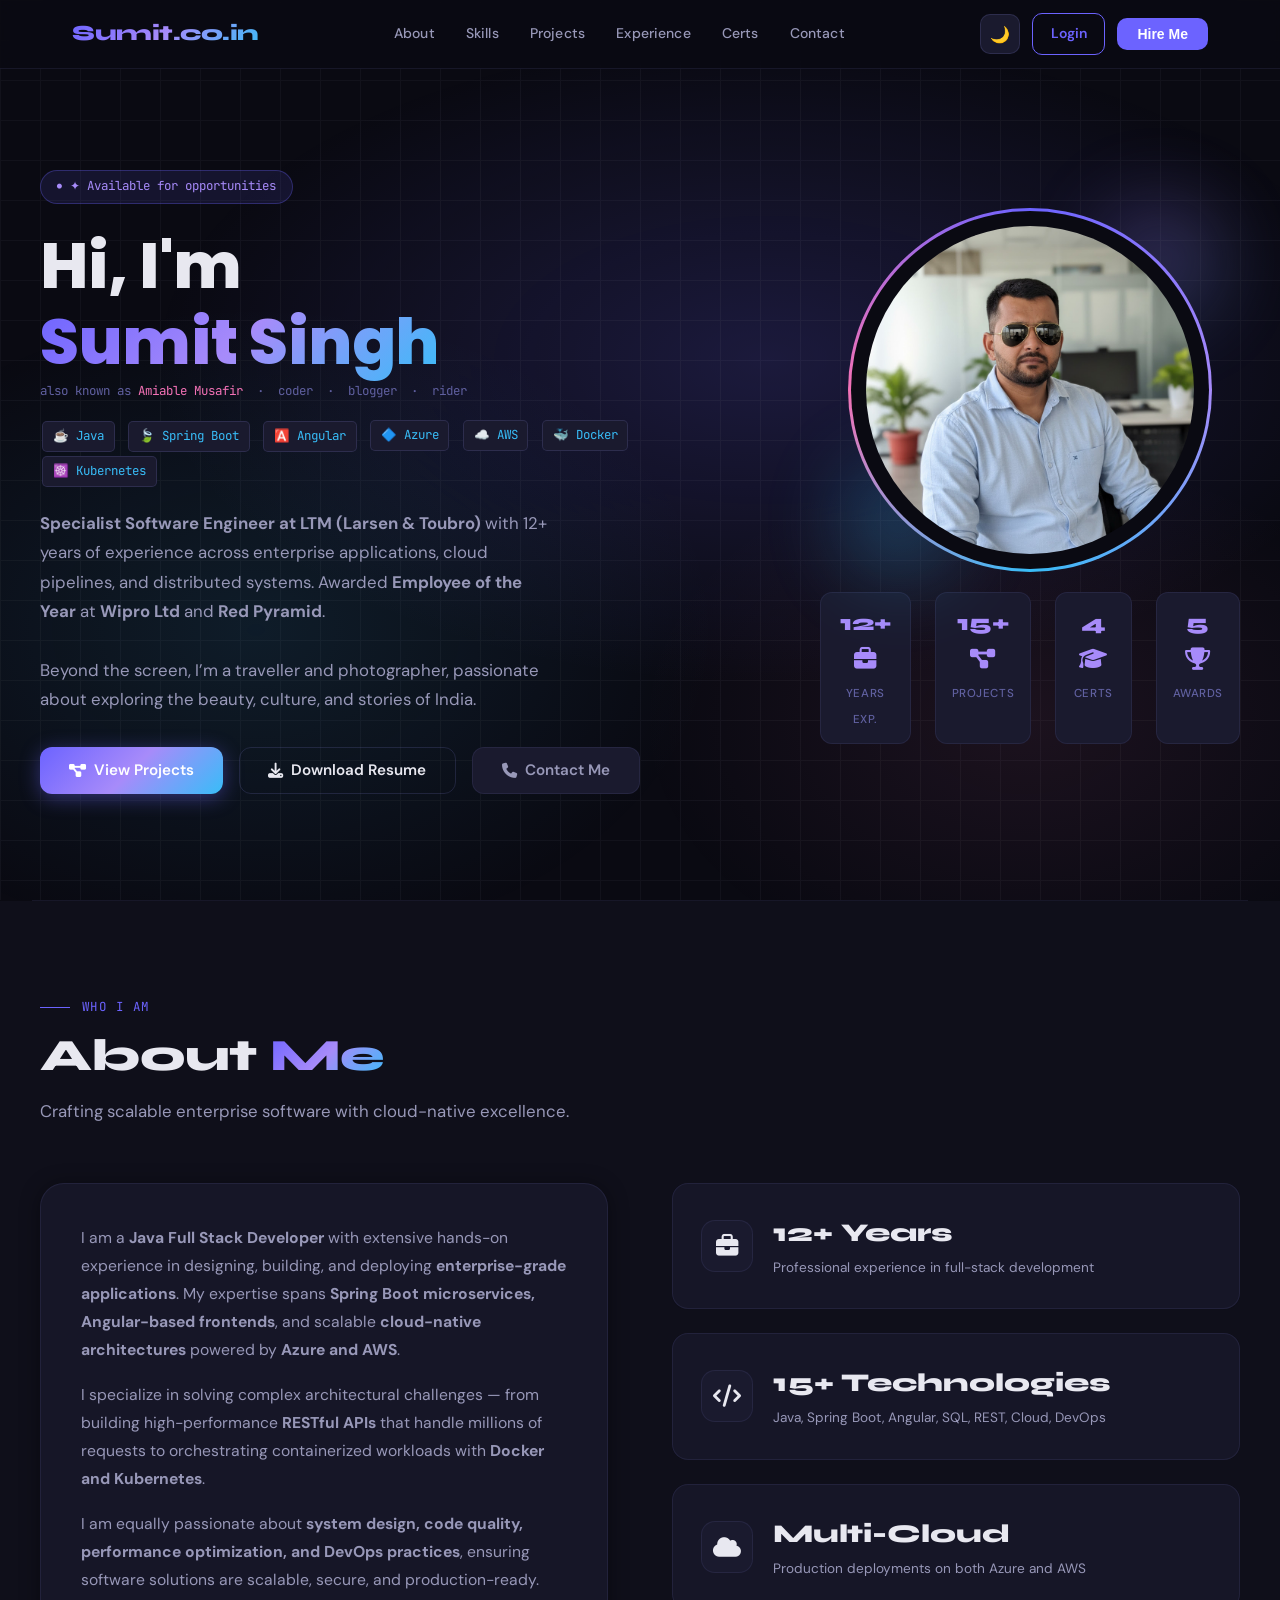
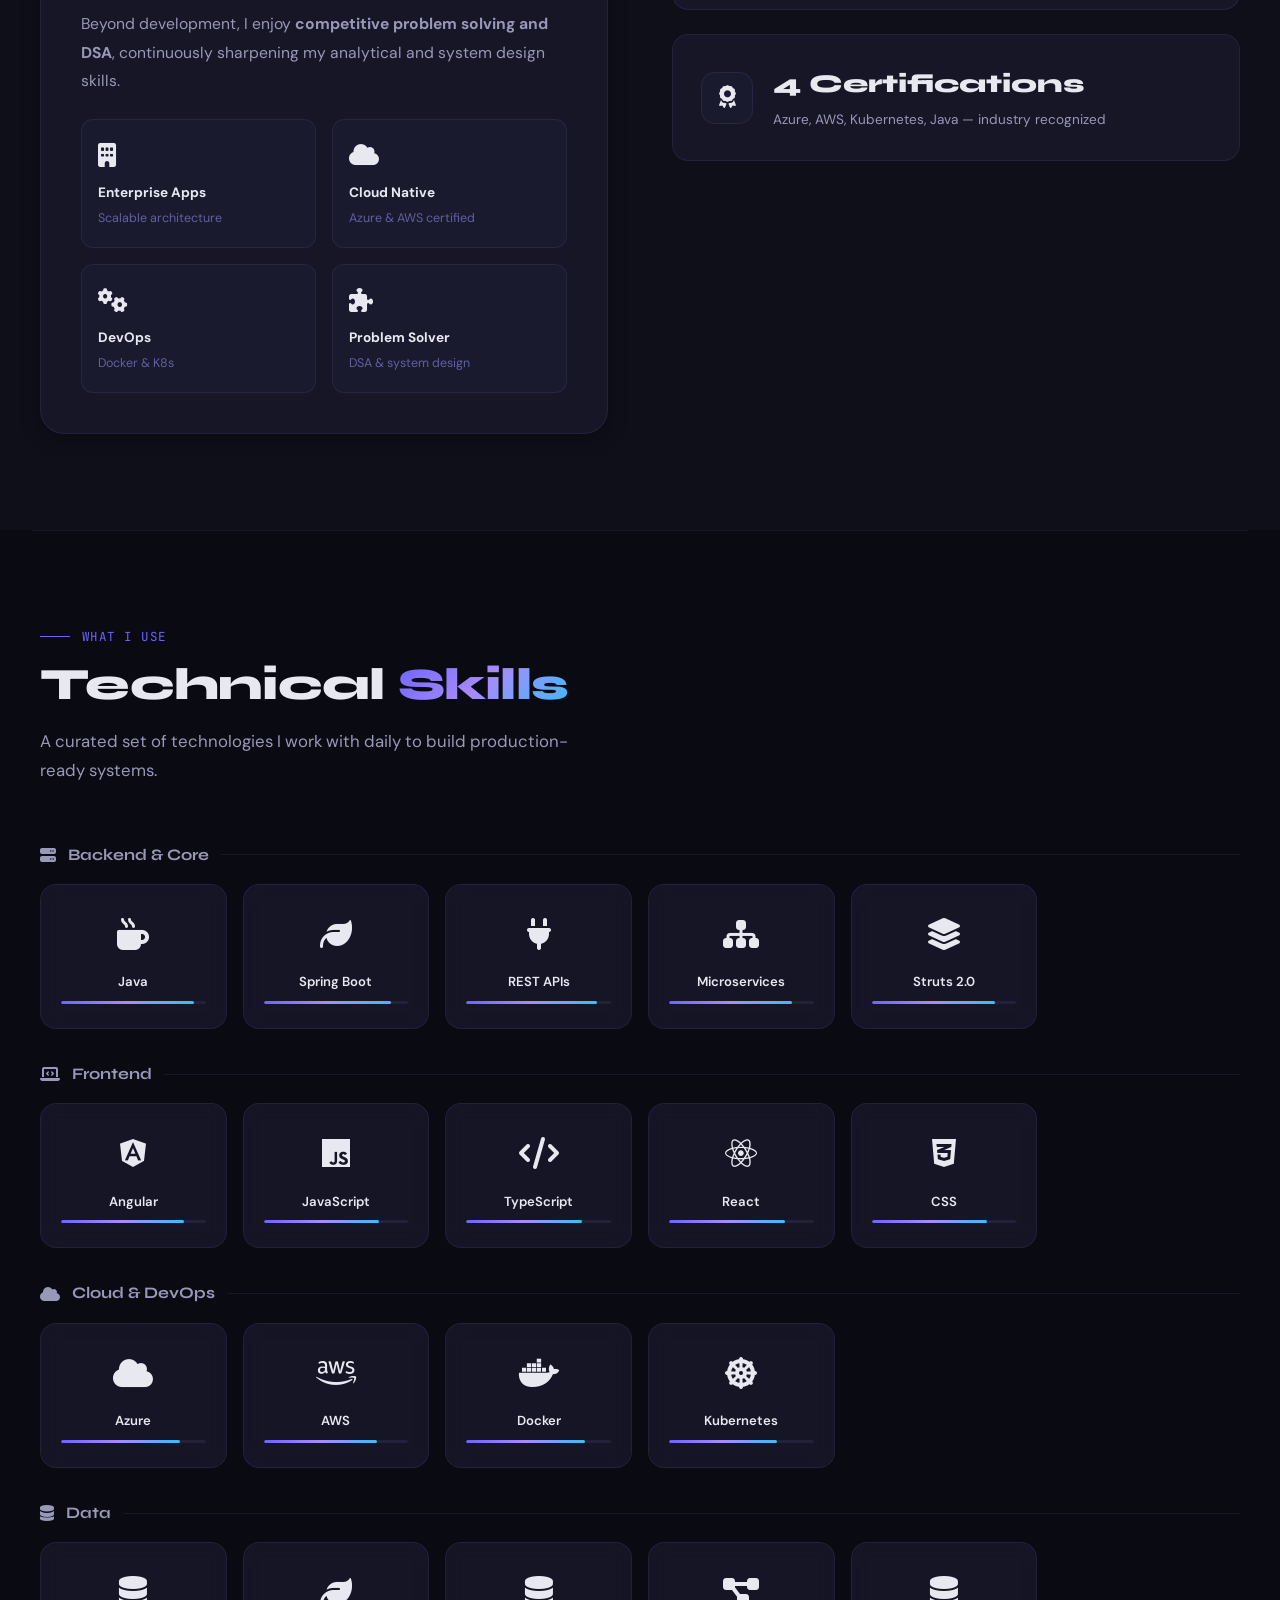
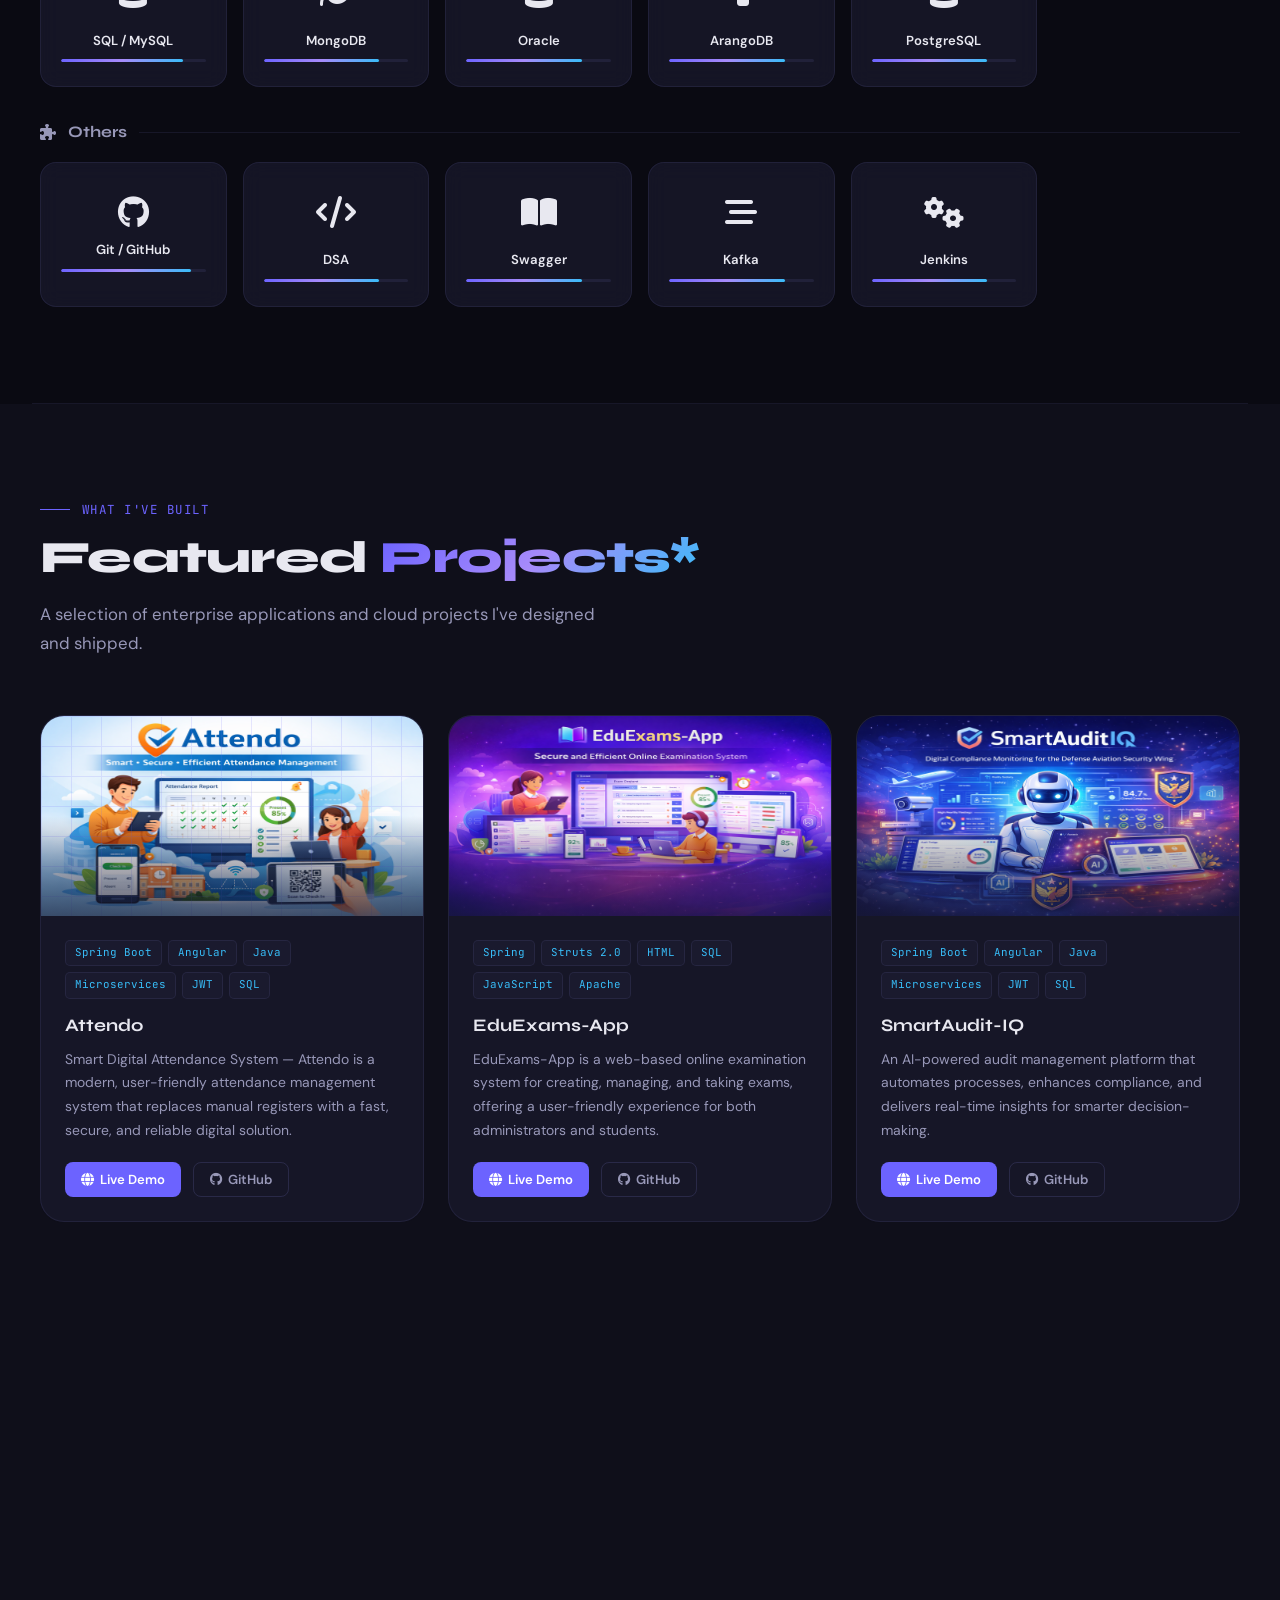
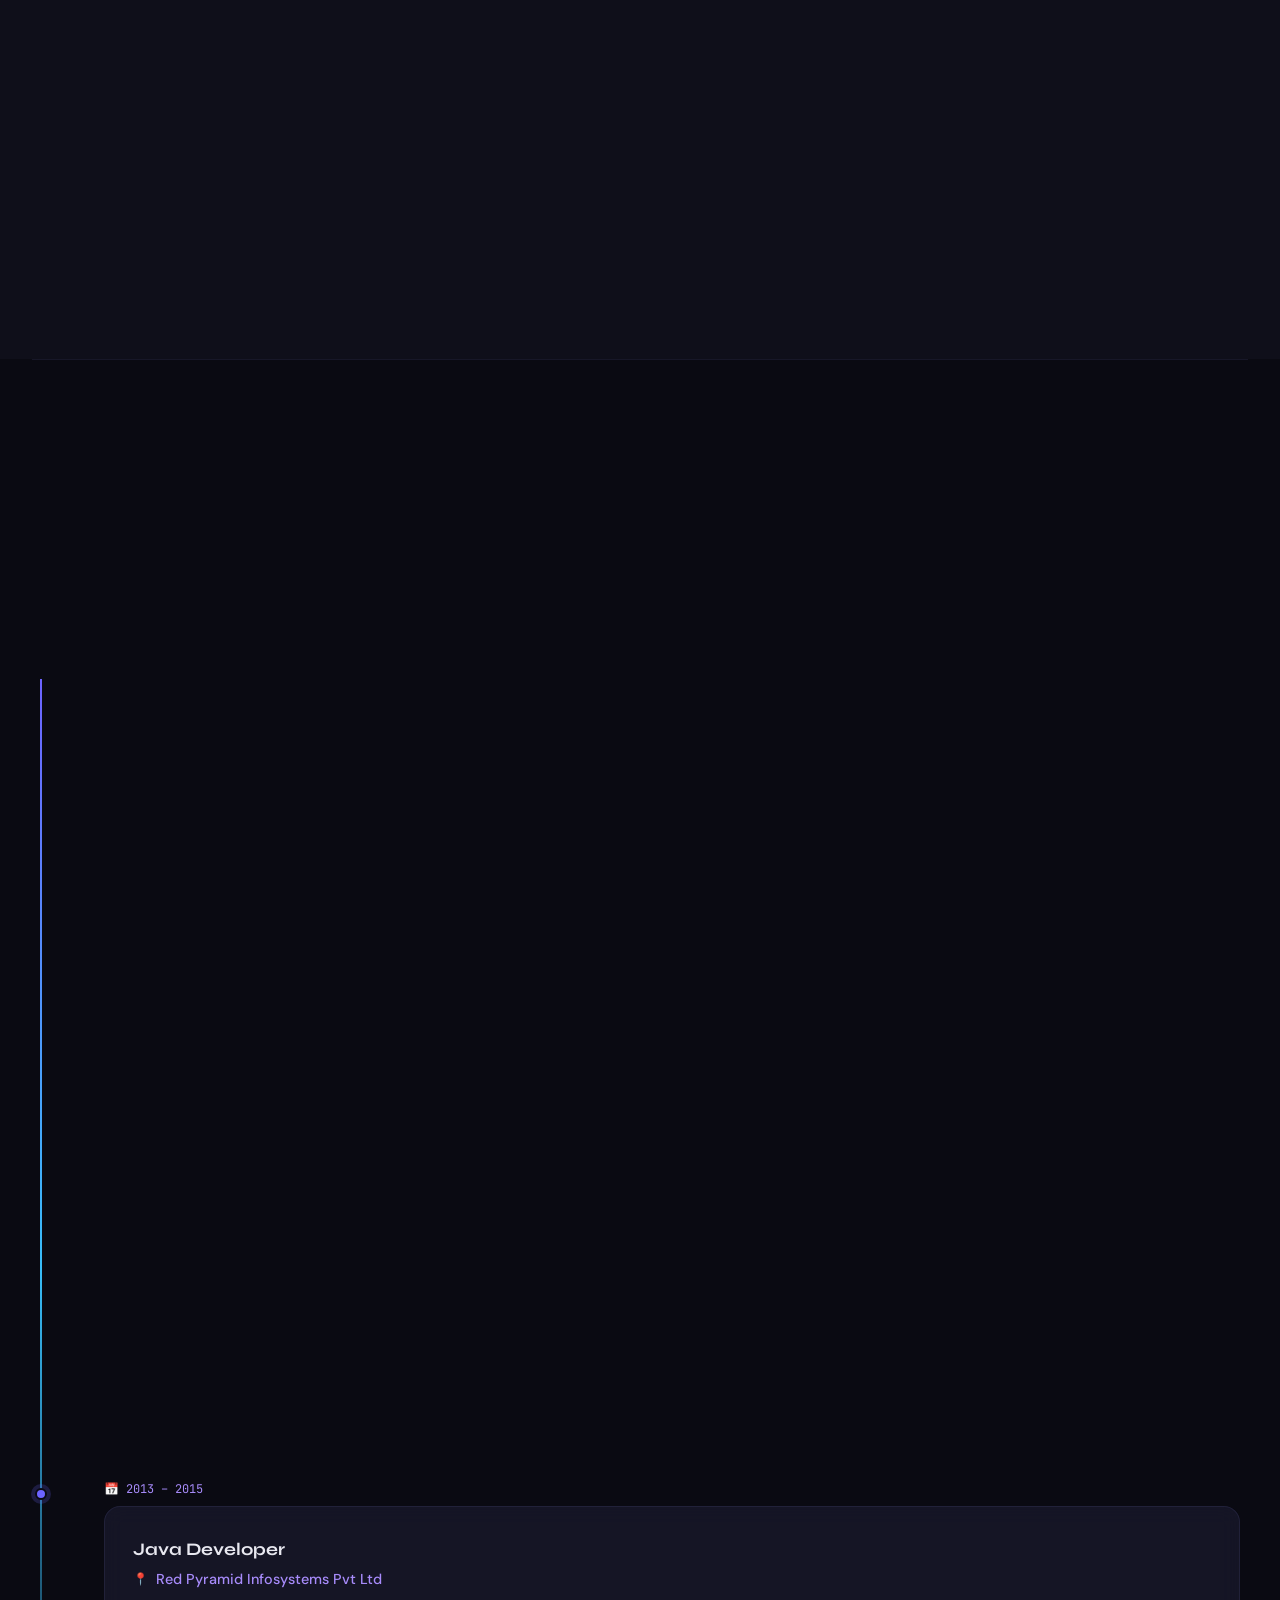
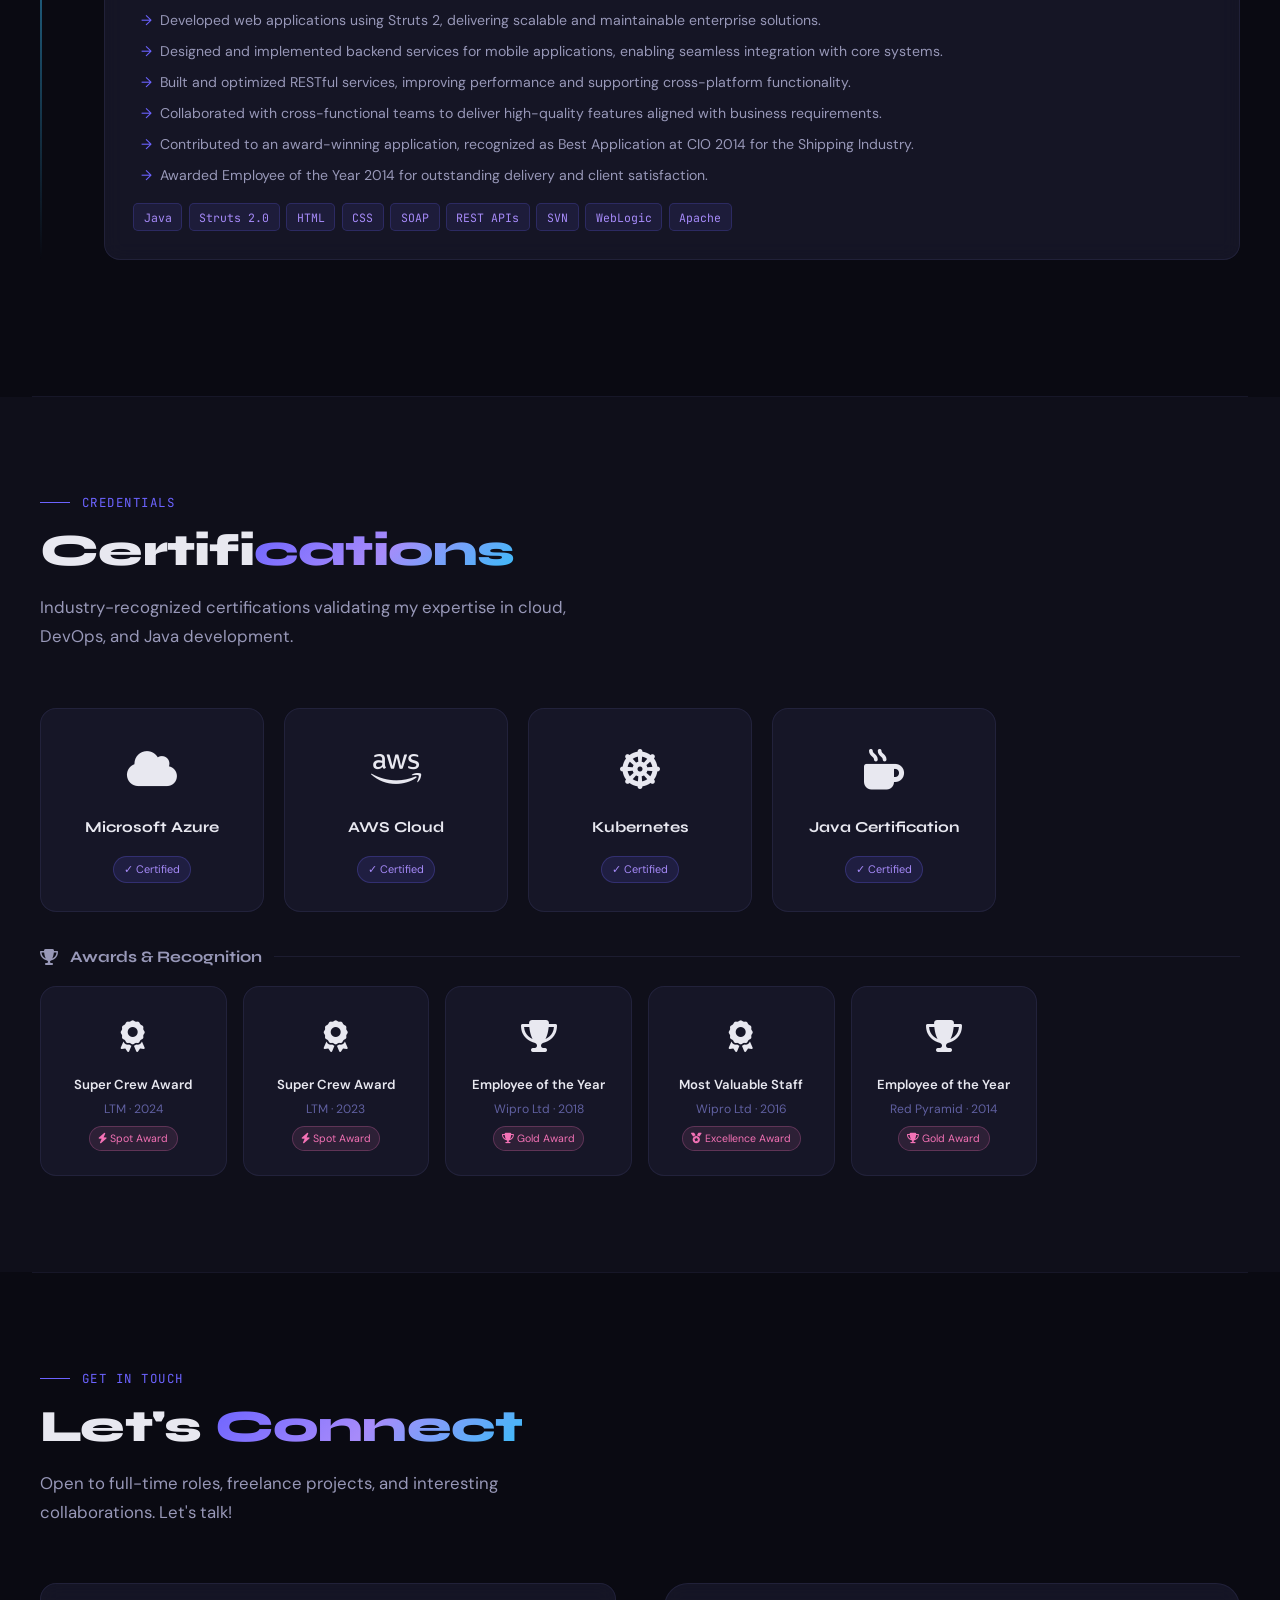
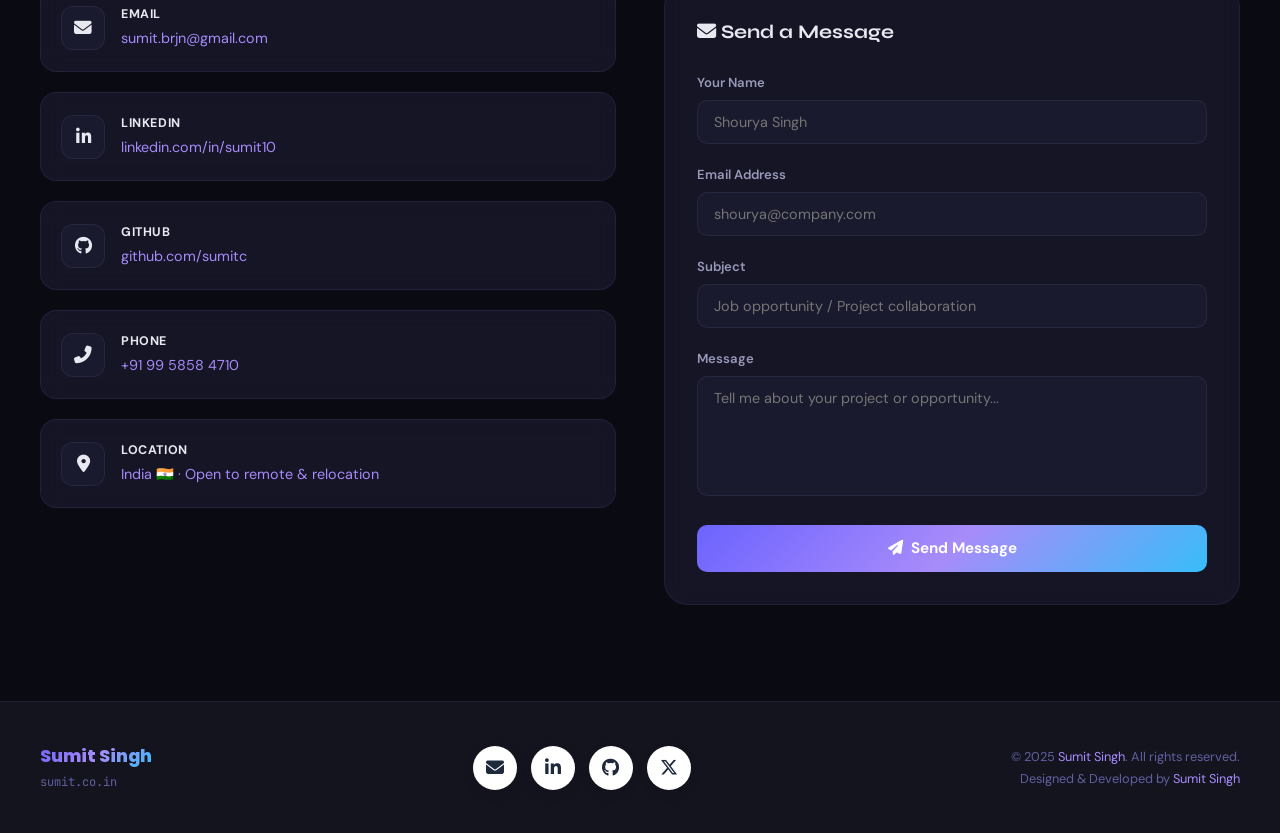
==== index.html @ 8f9514bc "Project updated" ====
<!DOCTYPE html>
<html lang="en" data-theme="dark">
<head>
  <meta charset="UTF-8" />
  <meta name="viewport" content="width=device-width, initial-scale=1.0" />
  <title>Sumit Singh | Java Full Stack Developer | sumit.co.in</title>
  <meta name="description" content="Sumit Singh – Java Full Stack Developer specializing in Angular, Spring Boot, Azure, AWS, Docker & Kubernetes. Building scalable enterprise applications and cloud solutions." />
  <meta name="keywords" content="Sumit Singh, Java Developer, Full Stack Developer, Angular, Spring Boot, Azure, AWS, Docker, Kubernetes, Portfolio" />
  <meta name="author" content="Sumit Singh" />
  <meta name="google-site-verification" content="Y5VERTPvkJbDqhlLZXg8mj46iDWhJQrkfy8O5ZAQQiw" />
  <meta property="og:title" content="Sumit Singh | Java Full Stack Developer" />
  <meta property="og:description" content="Passionate software developer building scalable enterprise applications, cloud solutions, and modern web interfaces." />
  <meta property="og:url" content="https://sumit.co.in" />
  <link rel="canonical" href="https://sumit.co.in" />
  <link rel="preconnect" href="https://fonts.googleapis.com" />
  <link rel="preconnect" href="https://fonts.gstatic.com" crossorigin />
  <link href="https://fonts.googleapis.com/css2?family=Syne:wght@400;500;600;700;800&family=DM+Sans:ital,opsz,wght@0,9..40,300;0,9..40,400;0,9..40,500;1,9..40,300&family=JetBrains+Mono:wght@400;500&display=swap" rel="stylesheet" />
  <link href="https://fonts.googleapis.com/css2?family=Poppins:wght@700;800&display=swap" rel="stylesheet">
  <link rel="stylesheet"
href="https://cdnjs.cloudflare.com/ajax/libs/font-awesome/6.5.1/css/all.min.css">
  <style>
    :root {
      --bg: #0a0a12;
      --bg2: #0f0f1a;
      --bg3: #14141f;
      --surface: #1a1a2e;
      --surface2: #1e1e35;
      --border: rgba(120,120,200,0.12);
      --border2: rgba(120,120,200,0.2);
      --text: #e8e8f0;
      --text2: #9898b8;
      --text3: #6060a0;
      --accent: #6c63ff;
      --accent2: #a78bfa;
      --accent3: #38bdf8;
      --accent4: #f472b6;
      --grad1: linear-gradient(135deg, #6c63ff 0%, #a78bfa 50%, #38bdf8 100%);
      --grad2: linear-gradient(135deg, #1a1a35 0%, #0f0f22 100%);
      --card-bg: rgba(26,26,46,0.7);
      --nav-bg: rgba(10,10,18,0.85);
      --shadow: 0 8px 40px rgba(108,99,255,0.15);
      --shadow2: 0 2px 20px rgba(0,0,0,0.4);
      --radius: 16px;
      --radius2: 24px;
      --transition: 0.3s cubic-bezier(0.4,0,0.2,1);
    }
    [data-theme="light"] {
      --bg: #f4f4fb;
      --bg2: #eeeef8;
      --bg3: #e8e8f4;
      --surface: #ffffff;
      --surface2: #f8f8ff;
      --border: rgba(108,99,255,0.12);
      --border2: rgba(108,99,255,0.25);
      --text: #1a1a2e;
      --text2: #4a4a6a;
      --text3: #8888aa;
      --card-bg: rgba(255,255,255,0.9);
      --nav-bg: rgba(244,244,251,0.9);
      --shadow: 0 8px 40px rgba(108,99,255,0.12);
      --shadow2: 0 2px 20px rgba(0,0,0,0.08);
    }
    *, *::before, *::after { box-sizing: border-box; margin: 0; padding: 0; }
    html { scroll-behavior: smooth; font-size: 16px; }
    body {
      font-family: 'DM Sans', sans-serif;
      background: var(--bg);
      color: var(--text);
      line-height: 1.65;
      overflow-x: hidden;
      transition: background var(--transition), color var(--transition);
    }
    ::selection { background: var(--accent); color: #fff; }
    img { max-width: 100%; display: block; }
    a { text-decoration: none; color: inherit; }

    /* ─── Noise overlay ─── */
    body::before {
      content: '';
      position: fixed; inset: 0; z-index: 0; pointer-events: none;
      background-img: url("data:image/svg+xml,%3Csvg viewBox='0 0 256 256' xmlns='http://www.w3.org/2000/svg'%3E%3Cfilter id='noise'%3E%3CfeTurbulence type='fractalNoise' baseFrequency='0.9' numOctaves='4' stitchTiles='stitch'/%3E%3C/filter%3E%3Crect width='100%25' height='100%25' filter='url(%23noise)' opacity='0.03'/%3E%3C/svg%3E");
      opacity: 0.4;
    }

    /* ─── NAV ─── */
    nav {
      position: fixed; top: 0; left: 0; right: 0; z-index: 100;
      backdrop-filter: blur(20px) saturate(180%);
      background: var(--nav-bg);
      border-bottom: 1px solid var(--border);
      transition: all var(--transition);
    }
    .nav-inner {
      max-width: 1200px; margin: 0 auto; padding: 0 2rem;
      display: flex; align-items: center; justify-content: space-between;
      height: 68px;
    }
    .nav-logo {
      font-family: 'Syne', sans-serif; font-weight: 800; font-size: 1.35rem;
      background: var(--grad1); -webkit-background-clip: text; -webkit-text-fill-color: transparent;
      letter-spacing: -0.5px;
    }
    .nav-links { display: flex; gap: 0.25rem; align-items: center; }
    .nav-links a {
      font-size: 0.875rem; font-weight: 500; padding: 0.5rem 0.85rem;
      border-radius: 8px; color: var(--text2); transition: all var(--transition);
      letter-spacing: 0.01em;
    }
    .nav-links a:hover { color: var(--text); background: var(--surface); }
    .nav-right { display: flex; gap: 0.75rem; align-items: center; }
    .theme-btn {
      width: 40px; height: 40px; border-radius: 10px; border: 1px solid var(--border2);
      background: var(--surface); color: var(--text2); cursor: pointer;
      display: flex; align-items: center; justify-content: center;
      font-size: 1rem; transition: all var(--transition);
    }
    .theme-btn:hover { color: var(--accent); border-color: var(--accent); }
    .nav-cta {
      padding: 0.5rem 1.25rem; border-radius: 10px; font-size: 0.875rem; font-weight: 600;
      background: var(--accent); color: #fff; transition: all var(--transition);
      border: none; cursor: pointer;
    }
    .nav-cta:hover { background: var(--accent2); transform: translateY(-1px); box-shadow: 0 4px 20px rgba(108,99,255,0.4); }
    /* Login: opens the LittleBrief editor at /littlebrief/ */
    .nav-login {
      display: inline-flex; align-items: center; gap: 0.4rem;
      padding: 0.5rem 1.1rem; border-radius: 10px; font-size: 0.875rem; font-weight: 600;
      color: var(--accent); border: 1px solid var(--accent); background: transparent;
      text-decoration: none; transition: all var(--transition); white-space: nowrap;
    }
    .nav-login:hover { background: var(--accent); color: #fff; transform: translateY(-1px); }
    .hamburger { display: none; flex-direction: column; gap: 5px; cursor: pointer; padding: 5px; }
    .hamburger span { display: block; width: 22px; height: 2px; background: var(--text2); border-radius: 2px; transition: all var(--transition); }

    /* ─── HERO ─── */
    #hero {
      min-height: 100vh; display: flex; align-items: center;
      position: relative; overflow: hidden; padding: 8rem 2rem 4rem;
    }
    .hero-bg {
      position: absolute; inset: 0; z-index: 0;
      background: radial-gradient(ellipse 80% 60% at 60% 40%, rgba(108,99,255,0.18) 0%, transparent 60%),
                  radial-gradient(ellipse 60% 60% at 20% 70%, rgba(56,189,248,0.1) 0%, transparent 60%),
                  radial-gradient(ellipse 50% 50% at 80% 80%, rgba(244,114,182,0.08) 0%, transparent 60%);
    }
    .hero-grid {
      position: absolute; inset: 0; z-index: 0; opacity: 0.04;
      background-image: linear-gradient(var(--text) 1px, transparent 1px),
                        linear-gradient(90deg, var(--text) 1px, transparent 1px);
      background-size: 40px 40px;
    }
    .hero-inner {
      max-width: 1200px; margin: 0 auto; width: 100%; position: relative; z-index: 1;
      display: grid; grid-template-columns: 1fr 420px; gap: 4rem; align-items: center;
    }
    .hero-badge {
      display: inline-flex; align-items: center; gap: 0.5rem;
      padding: 0.35rem 1rem; border-radius: 50px;
      background: rgba(108,99,255,0.12); border: 1px solid rgba(108,99,255,0.3);
      font-family: 'JetBrains Mono', monospace; font-size: 0.78rem; color: var(--accent2);
      margin-bottom: 1.5rem; animation: fadeUp 0.8s ease both;
    }
    .hero-badge::before { content: '●'; font-size: 0.5rem; animation: pulse 2s infinite; }
	.hero-aka{font-family:'JetBrains Mono',monospace;font-size:0.78rem;color:var(--text3);margin-bottom:1rem;animation:fadeUp 0.8s 0.15s ease both}
    .hero-aka .aka-hl{color:var(--accent4)}
   
    @keyframes pulse { 0%,100%{opacity:1} 50%{opacity:0.3} }
    .hero-title {
	  font-family: 'Poppins', Arial, sans-serif;
	  font-weight: 800;
	  font-size: clamp(2.5rem, 5vw, 4rem);
	  line-height: 1.2;
	  letter-spacing: -0.5px;
	}
    .hero-title .name { background: var(--grad1); -webkit-background-clip: text; -webkit-text-fill-color: transparent; }
    .hero-subtitle {
      font-family: 'JetBrains Mono', monospace; font-size: 0.9rem;
      color: var(--text2); margin-bottom: 1.25rem; line-height: 1.8;
      animation: fadeUp 0.8s 0.2s ease both;
    }
    .hero-subtitle .tag {
      display: inline-block; padding: 0.2rem 0.6rem; border-radius: 5px;
      background: var(--surface); border: 1px solid var(--border2);
      margin: 0.15rem; font-size: 0.78rem; color: var(--accent3);
      transition: all var(--transition);
    }
    .hero-subtitle .tag:hover { background: var(--accent); color: #fff; border-color: var(--accent); transform: translateY(-2px); }
    .hero-intro {
      font-size: 1.05rem; color: var(--text2); max-width: 520px;
      margin-bottom: 2rem; line-height: 1.75;
      animation: fadeUp 0.8s 0.3s ease both;
    }
    .hero-btns {
      display: flex; flex-wrap: wrap; gap: 1rem;
      animation: fadeUp 0.8s 0.4s ease both;
    }
    .btn {
      display: inline-flex; align-items: center; gap: 0.5rem;
      padding: 0.8rem 1.8rem; border-radius: 12px; font-size: 0.95rem;
      font-weight: 600; cursor: pointer; transition: all var(--transition);
      border: none; font-family: 'DM Sans', sans-serif;
    }
    .btn-primary {
      background: var(--grad1); color: #fff;
      box-shadow: 0 4px 20px rgba(108,99,255,0.4);
    }
    .btn-primary:hover { transform: translateY(-2px); box-shadow: 0 8px 30px rgba(108,99,255,0.5); }
    .btn-outline {
      background: transparent; color: var(--text);
      border: 1.5px solid var(--border2);
    }
    .btn-outline:hover { border-color: var(--accent); color: var(--accent); transform: translateY(-2px); }
    .btn-ghost {
      background: var(--surface); color: var(--text2);
      border: 1px solid var(--border);
    }
    .btn-ghost:hover { background: var(--surface2); color: var(--accent3); }

    /* Hero avatar */
    .hero-visual { animation: fadeUp 0.8s 0.5s ease both; }
    .avatar-wrap {
      position: relative; width: 340px; height: 340px; margin: 0 auto;
    }
    .avatar-ring {
      position: absolute; inset: -12px; border-radius: 50%;
      background: conic-gradient(var(--accent), var(--accent2), var(--accent3), var(--accent4), var(--accent));
      animation: spin 8s linear infinite;
    }
    .avatar-ring::before {
      content: ''; position: absolute; inset: 3px; border-radius: 50%; background: var(--bg);
    }
    @keyframes spin { to { transform: rotate(360deg); } }
    .avatar-img {
      position: absolute; inset: 6px; border-radius: 50%;
      background: var(--surface);
      display: flex; align-items: center; justify-content: center;
      overflow: hidden; z-index: 1;
      font-size: 6rem;
    }
    .avatar-blob {
      position: absolute; width: 120px; height: 120px; border-radius: 50%;
      background: var(--grad1); opacity: 0.25; filter: blur(40px);
      animation: float 4s ease-in-out infinite;
    }
    .avatar-blob:nth-child(1) { top: -20px; right: -20px; }
    .avatar-blob:nth-child(2) { bottom: -20px; left: -20px; animation-delay: -2s; background: var(--accent3); }
    @keyframes float { 0%,100%{transform:translateY(0)} 50%{transform:translateY(-12px)} }
    .hero-stats {
      display: flex; gap: 1.5rem; margin-top: 2rem; justify-content: center;
    }
    .hero-stat {
      text-align: center; padding: 0.75rem 1rem; border-radius: 12px;
      background: var(--surface); border: 1px solid var(--border);
    }
    .hero-stat strong { display: block; font-family: 'Syne', sans-serif; font-size: 1.4rem; font-weight: 800; color: var(--accent2); }
    .hero-stat span { font-size: 0.72rem; color: var(--text3); font-weight: 500; text-transform: uppercase; letter-spacing: 0.05em; }
    @keyframes fadeUp { from{opacity:0;transform:translateY(24px)} to{opacity:1;transform:translateY(0)} }

    /* ─── SECTIONS ─── */
    section { padding: 6rem 2rem; position: relative; z-index: 1; }
    .section-inner { max-width: 1200px; margin: 0 auto; }
    .section-label {
      font-family: 'JetBrains Mono', monospace; font-size: 0.78rem;
      color: var(--accent); text-transform: uppercase; letter-spacing: 0.12em;
      margin-bottom: 0.75rem; display: flex; align-items: center; gap: 0.75rem;
    }
    .section-label::before { content:''; flex:0 0 30px; height:1px; background:var(--accent); }
    .section-title {
      font-family: 'Syne', sans-serif; font-weight: 800;
      font-size: clamp(1.8rem, 3.5vw, 2.8rem); letter-spacing: -0.75px;
      margin-bottom: 1rem; line-height: 1.15;
    }
    .section-title .hl { background: var(--grad1); -webkit-background-clip: text; -webkit-text-fill-color: transparent; }
    .section-desc { color: var(--text2); font-size: 1.05rem; max-width: 560px; line-height: 1.75; }
    .section-header { margin-bottom: 3.5rem; }
    .divider {
      height: 1px; background: var(--border);
      margin: 0 2rem; position: relative; z-index: 1;
    }

    /* ─── ABOUT ─── */
    #about { background: var(--bg2); }
    .about-grid {
      display: grid; grid-template-columns: 1fr 1fr; gap: 4rem; align-items: start;
    }
    .about-card {
      background: var(--card-bg); border: 1px solid var(--border);
      border-radius: var(--radius2); padding: 2.5rem;
      backdrop-filter: blur(10px); box-shadow: var(--shadow2);
    }
    .about-text p { color: var(--text2); margin-bottom: 1rem; font-size: 0.98rem; line-height: 1.8; }
    .about-highlights { display: grid; grid-template-columns: 1fr 1fr; gap: 1rem; margin-top: 1.5rem; }
    .highlight-item {
      padding: 1rem; border-radius: 12px; background: var(--surface);
      border: 1px solid var(--border); transition: all var(--transition);
    }
    .highlight-item:hover { border-color: var(--accent); transform: translateY(-2px); }
    .highlight-item .icon { font-size: 1.5rem; margin-bottom: 0.4rem; }
    .highlight-item strong { display: block; font-size: 0.85rem; font-weight: 700; color: var(--text); }
    .highlight-item span { font-size: 0.78rem; color: var(--text3); }
    .about-metrics { display: flex; flex-direction: column; gap: 1.5rem; }
    .metric-card {
      background: var(--card-bg); border: 1px solid var(--border);
      border-radius: var(--radius); padding: 1.75rem;
      backdrop-filter: blur(10px);
      display: flex; gap: 1.25rem; align-items: center;
      transition: all var(--transition);
    }
    .metric-card:hover { border-color: var(--accent2); transform: translateX(4px); }
    .metric-icon {
      width: 52px; height: 52px; border-radius: 14px; flex-shrink: 0;
      display: flex; align-items: center; justify-content: center;
      font-size: 1.4rem; background: var(--surface); border: 1px solid var(--border);
    }
    .metric-info strong { display: block; font-family: 'Syne', sans-serif; font-size: 1.6rem; font-weight: 800; color: var(--text); }
    .metric-info span { font-size: 0.85rem; color: var(--text2); }

    /* ─── SKILLS ─── */
    #skills {}
    .skills-grid { display: grid; grid-template-columns: repeat(auto-fill, minmax(160px, 1fr)); gap: 1rem; }
    .skill-card {
      background: var(--card-bg); border: 1px solid var(--border);
      border-radius: var(--radius); padding: 1.5rem 1.25rem;
      text-align: center; backdrop-filter: blur(10px);
      transition: all var(--transition); cursor: default;
      position: relative; overflow: hidden;
    }
    .skill-card::before {
      content: ''; position: absolute; inset: 0;
      background: var(--grad1); opacity: 0; transition: opacity var(--transition);
    }
    .skill-card:hover { transform: translateY(-4px) scale(1.02); border-color: var(--accent); box-shadow: var(--shadow); }
    .skill-card:hover::before { opacity: 0.06; }
    .skill-card:hover .skill-icon { transform: scale(1.15) rotate(-5deg); }
    .skill-icon { font-size: 2rem; margin-bottom: 0.6rem; display: block; transition: transform var(--transition); position: relative; z-index: 1; }
    .skill-name { font-size: 0.82rem; font-weight: 600; color: var(--text); position: relative; z-index: 1; }
    .skill-level {
      margin-top: 0.5rem; height: 3px; background: var(--border);
      border-radius: 3px; overflow: hidden; position: relative; z-index: 1;
    }
    .skill-level-bar {
      height: 100%; border-radius: 3px; background: var(--grad1);
      transform: scaleX(0); transform-origin: left;
      transition: transform 1s cubic-bezier(0.4,0,0.2,1) 0.2s;
    }
    .skill-card.visible .skill-level-bar { transform: scaleX(1); }
    .skill-cat-title {
      font-family: 'Syne', sans-serif; font-weight: 700; font-size: 1rem;
      color: var(--text2); margin: 2rem 0 1rem;
      display: flex; align-items: center; gap: 0.75rem;
    }
    .skill-cat-title::after { content:''; flex:1; height:1px; background: var(--border); }

    /* ─── PROJECTS ─── */
    #projects { background: var(--bg2); }
    .projects-grid { display: grid; grid-template-columns: repeat(auto-fill, minmax(340px, 1fr)); gap: 1.5rem; }
    .project-card {
      background: var(--card-bg); border: 1px solid var(--border);
      border-radius: var(--radius2); overflow: hidden;
      backdrop-filter: blur(10px); transition: all var(--transition);
      display: flex; flex-direction: column;
    }
    .project-card:hover { transform: translateY(-6px); border-color: var(--accent2); box-shadow: 0 20px 60px rgba(108,99,255,0.2); }
    .project-img {
      height: 200px; background: var(--surface);
      display: flex; align-items: center; justify-content: center;
      font-size: 4rem; position: relative; overflow: hidden;
    }
    .project-img::after {
      content: ''; position: absolute; inset: 0;
      background: linear-gradient(to bottom, transparent 50%, var(--card-bg) 100%);
    }
    .project-img-bg {
      position: absolute; inset: 0; opacity: 0.15;
      background-size: 30px 30px;
      background-image: linear-gradient(var(--accent) 1px, transparent 1px),
                        linear-gradient(90deg, var(--accent) 1px, transparent 1px);
    }
    .project-body { padding: 1.5rem; flex: 1; display: flex; flex-direction: column; }
    .project-tags { display: flex; flex-wrap: wrap; gap: 0.4rem; margin-bottom: 0.75rem; }
    .project-tag {
      font-family: 'JetBrains Mono', monospace; font-size: 0.68rem;
      padding: 0.2rem 0.55rem; border-radius: 5px;
      background: var(--surface); border: 1px solid var(--border);
      color: var(--accent3);
    }
    .project-title { font-family: 'Syne', sans-serif; font-weight: 700; font-size: 1.1rem; margin-bottom: 0.5rem; }
    .project-desc { color: var(--text2); font-size: 0.87rem; line-height: 1.7; flex: 1; margin-bottom: 1.25rem; }
    .project-actions { display: flex; gap: 0.75rem; }
    .project-btn {
      display: inline-flex; align-items: center; gap: 0.35rem;
      padding: 0.5rem 1rem; border-radius: 8px; font-size: 0.82rem; font-weight: 600;
      cursor: pointer; transition: all var(--transition); border: none;
      font-family: 'DM Sans', sans-serif;
    }
    .project-btn-primary { background: var(--accent); color: #fff; }
    .project-btn-primary:hover { background: var(--accent2); transform: translateY(-1px); }
    .project-btn-outline { background: transparent; color: var(--text2); border: 1px solid var(--border2); }
    .project-btn-outline:hover { color: var(--text); border-color: var(--text2); }

    /* ─── EXPERIENCE ─── */
    #experience {}
    .timeline { position: relative; padding-left: 2rem; }
    .timeline::before {
      content: ''; position: absolute; left: 0; top: 8px; bottom: 0;
      width: 2px; background: linear-gradient(to bottom, var(--accent), var(--accent3), transparent);
    }
    .timeline-item {
      position: relative; margin-bottom: 2.5rem;
      padding-left: 2rem;
    }
    .timeline-item::before {
      content: ''; position: absolute; left: -2rem; top: 8px;
      width: 12px; height: 12px; border-radius: 50%;
      background: var(--accent); border: 2px solid var(--bg);
      box-shadow: 0 0 0 4px rgba(108,99,255,0.2);
      transform: translateX(-5px);
    }
    .timeline-date {
      font-family: 'JetBrains Mono', monospace; font-size: 0.75rem;
      color: var(--accent2); margin-bottom: 0.4rem;
    }
    .timeline-card {
      background: var(--card-bg); border: 1px solid var(--border);
      border-radius: var(--radius); padding: 1.75rem;
      backdrop-filter: blur(10px); transition: all var(--transition);
    }
    .timeline-card:hover { border-color: var(--accent); box-shadow: var(--shadow); }
    .timeline-role { font-family: 'Syne', sans-serif; font-weight: 700; font-size: 1.1rem; margin-bottom: 0.25rem; }
    .timeline-company {
      font-size: 0.9rem; color: var(--accent2); font-weight: 500; margin-bottom: 1rem;
      display: flex; align-items: center; gap: 0.5rem;
    }
    .timeline-company::before { content: '📍'; font-size: 0.75rem; }
    .timeline-desc { color: var(--text2); font-size: 0.88rem; line-height: 1.75; }
    .timeline-desc li { margin-bottom: 0.4rem; padding-left: 0.5rem; list-style: none; position: relative; }
    .timeline-desc li::before { content: '→'; color: var(--accent); margin-right: 0.5rem; }
    .timeline-chips { display: flex; flex-wrap: wrap; gap: 0.4rem; margin-top: 1rem; }
    .chip {
      font-size: 0.72rem; padding: 0.2rem 0.6rem; border-radius: 5px;
      background: rgba(108,99,255,0.1); border: 1px solid rgba(108,99,255,0.2);
      color: var(--accent2); font-family: 'JetBrains Mono', monospace;
    }

    /* ─── CERTS ─── */
    #certifications { background: var(--bg2); }
    .certs-grid { display: grid; grid-template-columns: repeat(auto-fill, minmax(220px, 1fr)); gap: 1.25rem; }
    .cert-card {
      background: var(--card-bg); border: 1px solid var(--border);
      border-radius: var(--radius); padding: 1.75rem;
      text-align: center; backdrop-filter: blur(10px);
      transition: all var(--transition); position: relative; overflow: hidden;
    }
    .cert-card::after {
      content: ''; position: absolute; top: 0; left: 0; right: 0; height: 3px;
      background: var(--grad1); transform: scaleX(0); transform-origin: left;
      transition: transform var(--transition);
    }
    .cert-card:hover { transform: translateY(-4px); border-color: var(--accent2); }
    .cert-card:hover::after { transform: scaleX(1); }
    .cert-icon { font-size: 2.5rem; margin-bottom: 0.75rem; }
    .cert-name { font-family: 'Syne', sans-serif; font-weight: 700; font-size: 0.95rem; margin-bottom: 0.3rem; }
    .cert-provider { font-size: 0.78rem; color: var(--text3); font-family: 'JetBrains Mono', monospace; }
    .cert-badge {
      display: inline-block; margin-top: 0.75rem;
      font-size: 0.68rem; padding: 0.2rem 0.6rem; border-radius: 50px;
      background: rgba(108,99,255,0.12); border: 1px solid rgba(108,99,255,0.25);
      color: var(--accent2);
    }

    /* ─── CONTACT ─── */
    #contact {}
    .contact-grid { display: grid; grid-template-columns: 1fr 1fr; gap: 3rem; }
    .contact-info { display: flex; flex-direction: column; gap: 1.25rem; }
    .contact-item {
      display: flex; align-items: center; gap: 1rem;
      padding: 1.25rem; border-radius: var(--radius);
      background: var(--card-bg); border: 1px solid var(--border);
      backdrop-filter: blur(10px); transition: all var(--transition);
    }
    .contact-item:hover { border-color: var(--accent); transform: translateX(4px); }
    .contact-item-icon {
      width: 44px; height: 44px; border-radius: 12px;
      background: var(--surface); border: 1px solid var(--border);
      display: flex; align-items: center; justify-content: center;
      font-size: 1.1rem; flex-shrink: 0;
    }
    .contact-item-text strong { display: block; font-size: 0.78rem; font-weight: 700; color: var(--text); text-transform: uppercase; letter-spacing: 0.05em; }
    .contact-item-text a, .contact-item-text span { font-size: 0.9rem; color: var(--accent2); transition: color var(--transition); }
    .contact-item-text a:hover { color: var(--accent); }
    .contact-form { background: var(--card-bg); border: 1px solid var(--border); border-radius: var(--radius2); padding: 2rem; backdrop-filter: blur(10px); }
    .contact-form h3 { font-family: 'Syne', sans-serif; font-weight: 700; font-size: 1.2rem; margin-bottom: 1.5rem; }
    .form-group { margin-bottom: 1.25rem; }
    .form-group label { display: block; font-size: 0.82rem; font-weight: 600; color: var(--text2); margin-bottom: 0.4rem; }
    .form-group input, .form-group textarea {
      width: 100%; padding: 0.75rem 1rem; border-radius: 10px;
      background: var(--surface); border: 1px solid var(--border);
      color: var(--text); font-family: 'DM Sans', sans-serif; font-size: 0.9rem;
      transition: all var(--transition); outline: none; resize: none;
    }
    .form-group input:focus, .form-group textarea:focus { border-color: var(--accent); box-shadow: 0 0 0 3px rgba(108,99,255,0.12); }
    .form-group textarea { min-height: 120px; }
    .form-submit {
      width: 100%; padding: 0.85rem; border-radius: 10px; border: none;
      background: var(--grad1); color: #fff; font-size: 0.95rem; font-weight: 700;
      cursor: pointer; transition: all var(--transition); font-family: 'DM Sans', sans-serif;
    }
    .form-submit:hover { transform: translateY(-2px); box-shadow: 0 8px 25px rgba(108,99,255,0.5); }

    /* ─── FOOTER ─── */
    footer {
      background: var(--bg3); border-top: 1px solid var(--border);
      padding: 2.5rem 2rem; position: relative; z-index: 1;
    }
    .footer-inner {
      max-width: 1200px; margin: 0 auto;
      display: flex; align-items: center; justify-content: space-between; flex-wrap: gap;
      gap: 1rem;
    }
    .footer-logo { font-family: 'Poppins', Arial, sans-serif; font-weight: 800; font-size: 1.1rem; background: var(--grad1); -webkit-background-clip: text; -webkit-text-fill-color: transparent; }
    .footer-domain { font-family: 'JetBrains Mono', monospace; font-size: 0.75rem; color: var(--text3); margin-top: 0.15rem; }
    .footer-socials {
	  display: flex;
	  gap: 14px;
	}

	.social-btn {
	  width: 44px;
	  height: 44px;
	  border-radius: 50%;
	  background: #ffffff;
	  color: #1e293b;
	  display: flex;
	  align-items: center;
	  justify-content: center;
	  font-size: 18px;
	  text-decoration: none;
	  box-shadow: 0 4px 12px rgba(0,0,0,0.08);
	  transition: all 0.3s ease;
	}
	
    .social-btn:hover { border-color: var(--accent); color: var(--accent); transform: translateY(-2px); }
    .footer-copy { font-size: 0.8rem; color: var(--text3); text-align: right; }
    .footer-copy span { color: var(--accent2); }

    /* ─── SCROLL REVEAL ─── */
    .reveal { opacity: 0; transform: translateY(30px); transition: opacity 0.7s ease, transform 0.7s ease; }
    .reveal.visible { opacity: 1; transform: translateY(0); }
    .reveal-delay-1 { transition-delay: 0.1s; }
    .reveal-delay-2 { transition-delay: 0.2s; }
    .reveal-delay-3 { transition-delay: 0.3s; }
    .reveal-delay-4 { transition-delay: 0.4s; }

    /* ─── BACK TO TOP ─── */
    .back-top {
      position: fixed; bottom: 2rem; right: 2rem; z-index: 99;
      width: 44px; height: 44px; border-radius: 12px;
      background: var(--accent); color: #fff;
      display: flex; align-items: center; justify-content: center;
      font-size: 1.1rem; cursor: pointer; border: none;
      box-shadow: 0 4px 20px rgba(108,99,255,0.4);
      transition: all var(--transition);
      opacity: 0; pointer-events: none;
    }
    .back-top.show { opacity: 1; pointer-events: all; }
    .back-top:hover { transform: translateY(-3px); box-shadow: 0 8px 25px rgba(108,99,255,0.5); }

    /* ─── MOBILE NAV ─── */
    .mobile-nav {
      position: fixed; top: 68px; left: 0; right: 0; z-index: 99;
      background: var(--nav-bg); backdrop-filter: blur(20px);
      border-bottom: 1px solid var(--border);
      padding: 1rem 2rem;
      display: none; flex-direction: column; gap: 0.5rem;
      transform: translateY(-10px); opacity: 0;
      transition: all var(--transition);
    }
    .mobile-nav.open { transform: translateY(0); opacity: 1; }
    .mobile-nav a {
      padding: 0.65rem 1rem; border-radius: 8px; font-size: 0.9rem;
      font-weight: 500; color: var(--text2); transition: all var(--transition);
    }
    .mobile-nav a:hover { background: var(--surface); color: var(--text); }

    /* ─── RESPONSIVE ─── */
    @media (max-width: 1024px) {
      .hero-inner { grid-template-columns: 1fr; gap: 3rem; }
      .hero-visual { order: -1; }
      .avatar-wrap { width: 260px; height: 260px; }
      .hero-title { font-size: clamp(2rem, 6vw, 3rem); }
      .about-grid { grid-template-columns: 1fr; }
      .contact-grid { grid-template-columns: 1fr; }
    }
    @media (max-width: 768px) {
      .nav-links { display: none; }
      .nav-cta { display: none; }
      .hamburger { display: flex; }
      .mobile-nav { display: flex; }
      .hero-btns { gap: 0.75rem; }
      .projects-grid { grid-template-columns: 1fr; }
      .footer-inner { flex-direction: column; align-items: flex-start; }
      .footer-copy { text-align: left; }
      section { padding: 4rem 1.25rem; }
    }
    @media (max-width: 480px) {
      .about-highlights { grid-template-columns: 1fr; }
      .certs-grid { grid-template-columns: 1fr 1fr; }
      .hero-stats { gap: 0.75rem; }
    }
	
	 /* EDUCATION & AWARDS */
    .ea-grid{display:grid;grid-template-columns:1fr 1fr;gap:2rem}
    .ea-card{background:var(--card-bg);border:1px solid var(--border);border-radius:var(--radius2);padding:1.9rem;backdrop-filter:blur(10px)}
    .ea-head{font-family:'Syne',sans-serif;font-weight:700;font-size:0.98rem;margin-bottom:1.4rem;display:flex;align-items:center;gap:0.55rem;color:var(--accent2)}
    .ea-item{padding:0.85rem 0;border-bottom:1px solid var(--border);display:flex;gap:0.9rem;align-items:flex-start}
    .ea-item:last-child{border-bottom:none;padding-bottom:0}
    .ea-icon{width:36px;height:36px;border-radius:10px;background:var(--surface);border:1px solid var(--border);display:flex;align-items:center;justify-content:center;font-size:0.95rem;flex-shrink:0}
    .ea-text strong{display:block;font-size:0.85rem;font-weight:700;color:var(--text);margin-bottom:0.18rem}
    .ea-text span{font-size:0.76rem;color:var(--text3)}
    .ea-yr{font-family:'JetBrains Mono',monospace;font-size:0.72rem;color:var(--accent2);display:block;margin-top:0.15rem}
    .award-badge{display:inline-block;margin-top:0.28rem;font-size:0.66rem;padding:0.16rem 0.52rem;border-radius:50px;background:rgba(244,114,182,0.1);border:1px solid rgba(244,114,182,0.25);color:var(--accent4)}

  </style>
</head>
<body>

<!-- NAV -->
<nav id="navbar">
  <div class="nav-inner">
    <div class="nav-logo">Sumit.co.in</div>
    <div class="nav-links">
      <a href="#about">About</a>
      <a href="#skills">Skills</a>
      <a href="#projects">Projects</a>
      <a href="#experience">Experience</a>
      <a href="#certifications">Certs</a>
      <a href="#contact">Contact</a>
    </div>
    <div class="nav-right">
      <button class="theme-btn" id="themeToggle" title="Toggle theme">🌙</button>
      <a class="nav-login" href="/littlebrief/" title="Sign in to LittleBrief">Login</a>
      <button class="nav-cta" onclick="document.getElementById('contact').scrollIntoView({behavior:'smooth'})">Hire Me</button>
      <div class="hamburger" id="hamburger" onclick="toggleMenu()">
        <span></span><span></span><span></span>
      </div>
    </div>
  </div>
</nav>

<!-- MOBILE NAV -->
<div class="mobile-nav" id="mobileNav">
  <a href="#about" onclick="closeMenu()">About</a>
  <a href="#skills" onclick="closeMenu()">Skills</a>
  <a href="#projects" onclick="closeMenu()">Projects</a>
  <a href="#experience" onclick="closeMenu()">Experience</a>
  <a href="#certifications" onclick="closeMenu()">Certifications</a>
  <a href="#contact" onclick="closeMenu()">Contact</a>
  <a href="/littlebrief/">Login</a>
</div>

<!-- HERO -->
<section id="hero">
  <div class="hero-bg"></div>
  <div class="hero-grid"></div>
  <div class="hero-inner">
    <div class="hero-content">
      <div class="hero-badge">✦ Available for opportunities</div>
      <h1 class="hero-title">Hi, I'm<br><span class="name">Sumit Singh</span></h1>
	  <div class="hero-aka">also known as <span class="aka-hl">Amiable Musafir</span> &nbsp;·&nbsp; coder &nbsp;·&nbsp; blogger &nbsp;·&nbsp; rider</div>
      <div class="hero-subtitle">
		<span class="tag">☕ Java</span>
		<span class="tag">🍃 Spring Boot</span>
		<span class="tag">🅰️ Angular</span>
		<span class="tag">🔷 Azure</span>
		<span class="tag">☁️ AWS</span>
		<span class="tag">🐳 Docker</span>
		<span class="tag">☸️ Kubernetes</span>
      </div>
      <p class="hero-intro"><strong>Specialist Software Engineer at LTM (Larsen & Toubro)</strong> with 12+ years of experience across enterprise applications, cloud pipelines, and distributed systems. Awarded <strong>Employee of the Year</strong> at <strong>Wipro Ltd</strong> and <strong>Red Pyramid</strong>.
	  <br/><br/>
	  Beyond the screen, I’m a traveller and photographer, passionate about exploring the beauty, culture, and stories of India.
	  </p>
      <div class="hero-btns">
        <button class="btn btn-primary" onclick="document.getElementById('projects').scrollIntoView({behavior:'smooth'})">
          <i class="fas fa-diagram-project"></i> View Projects
        </button>
        <button class="btn btn-outline" onclick="alert('Resume download would trigger here.')">
          <i class="fas fa-download"></i> Download Resume
        </button>
        <button class="btn btn-ghost" onclick="document.getElementById('contact').scrollIntoView({behavior:'smooth'})">
          <i class="fas fa-phone"></i> Contact Me
        </button>
      </div>
    </div>
    <div class="hero-visual">
      <div class="avatar-wrap">
        <div class="avatar-blob"></div>
        <div class="avatar-blob"></div>
        <div class="avatar-ring"></div>
        <div class="avatar-img"><img src='img/sumit-pic.jpeg'></div>
      </div>
      <div class="hero-stats">
        <div class="hero-stat">
          <strong>12+ <i class="fas fa-briefcase"></i></strong>
          <span>Years Exp.</span>
        </div>
        <div class="hero-stat">
          <strong>15+ <i class="fas fa-diagram-project"></i></strong>
          <span>Projects</span>
        </div>
        <div class="hero-stat">
          <strong>4 <i class="fas fa-graduation-cap"></i></strong>
          <span>Certs</span>
        </div>
		<div class="hero-stat">
			<strong>5 <i class="fas fa-trophy"></i></strong>
			<span>Awards</span>
		</div>
      </div>
    </div>
  </div>
</section>

<div class="divider"></div>

<!-- ABOUT -->
<section id="about">
  <div class="section-inner">
    <div class="section-header reveal">
      <div class="section-label">Who I am</div>
      <h2 class="section-title">About <span class="hl">Me</span></h2>
      <p class="section-desc">Crafting scalable enterprise software with cloud-native excellence.</p>
    </div>
    <div class="about-grid">
      <div class="about-card reveal">
        <div class="about-text">
          <p>I am a <strong>Java Full Stack Developer</strong> with extensive hands-on experience in designing, building, and deploying <strong>enterprise-grade applications</strong>. My expertise spans <strong>Spring Boot microservices, Angular-based frontends</strong>, and scalable <strong>cloud-native architectures</strong> powered by <strong>Azure and AWS</strong>.</p>
          <p>I specialize in solving complex architectural challenges — from building high-performance <strong>RESTful APIs</strong> that handle millions of requests to orchestrating containerized workloads with <strong>Docker and Kubernetes</strong>.</p>
          <p>I am equally passionate about <strong>system design, code quality, performance optimization, and DevOps practices</strong>, ensuring software solutions are scalable, secure, and production-ready.</p>
		  <p>Beyond development, I enjoy <strong>competitive problem solving and DSA</strong>, continuously sharpening my analytical and system design skills.</p>
		</div>
        <div class="about-highlights">
          <div class="highlight-item">
            <div class="icon"><i class="fas fa-building"></i></div>
            <strong>Enterprise Apps</strong>
            <span>Scalable architecture</span>
          </div>
          <div class="highlight-item">
            <div class="icon"><i class="fas fa-cloud"></i></div>
            <strong>Cloud Native</strong>
            <span>Azure & AWS certified</span>
          </div>
          <div class="highlight-item">
            <div class="icon"> <i class="fas fa-gears"></i></div>
            <strong>DevOps</strong>
            <span>Docker & K8s</span>
          </div>
          <div class="highlight-item">
            <div class="icon"><i class="fas fa-puzzle-piece"></i></div>
            <strong>Problem Solver</strong>
            <span>DSA & system design</span>
          </div>
        </div>
      </div>
      <div class="about-metrics">
        <div class="metric-card reveal reveal-delay-1">
          <div class="metric-icon"><i class="fas fa-briefcase"></i></div>
          <div class="metric-info">
            <strong>12+ Years</strong>
            <span>Professional experience in full-stack development</span>
          </div>
        </div>
        <div class="metric-card reveal reveal-delay-2">
          <div class="metric-icon"><i class="fas fa-code"></i></div>
          <div class="metric-info">
            <strong>15+ Technologies</strong>
            <span>Java, Spring Boot, Angular, SQL, REST, Cloud, DevOps</span>
          </div>
        </div>
        <div class="metric-card reveal reveal-delay-3">
          <div class="metric-icon"><i class="fas fa-cloud"></i></div>
          <div class="metric-info">
            <strong>Multi-Cloud</strong>
            <span>Production deployments on both Azure and AWS</span>
          </div>
        </div>
        <div class="metric-card reveal reveal-delay-4">
          <div class="metric-icon"><i class="fas fa-award"></i></div>
          <div class="metric-info">
            <strong>4 Certifications</strong>
            <span>Azure, AWS, Kubernetes, Java — industry recognized</span>
          </div>
        </div>
      </div>
    </div>
  </div>
</section>

<div class="divider"></div>

<!-- SKILLS -->
<section id="skills">
  <div class="section-inner">
    <div class="section-header reveal">
      <div class="section-label">What I use</div>
      <h2 class="section-title">Technical <span class="hl">Skills</span></h2>
      <p class="section-desc">A curated set of technologies I work with daily to build production-ready systems.</p>
    </div>

    <div class="skill-cat-title reveal"><i class="fas fa-server"></i> Backend & Core</div>
    <div class="skills-grid">
      <div class="skill-card reveal">
        <span class="skill-icon"><i class="fas fa-mug-hot"></i></span>
        <div class="skill-name">Java</div>
        <div class="skill-level"><div class="skill-level-bar" style="width:92%"></div></div>
      </div>
      <div class="skill-card reveal reveal-delay-1">
        <span class="skill-icon"><i class="fas fa-leaf"></i></span>
        <div class="skill-name">Spring Boot</div>
        <div class="skill-level"><div class="skill-level-bar" style="width:88%"></div></div>
      </div>
      <div class="skill-card reveal reveal-delay-2">
        <span class="skill-icon"><i class="fas fa-plug"></i></span>
        <div class="skill-name">REST APIs</div>
        <div class="skill-level"><div class="skill-level-bar" style="width:90%"></div></div>
      </div>
      <div class="skill-card reveal reveal-delay-3">
        <span class="skill-icon"><i class="fas fa-sitemap"></i></span>
        <div class="skill-name">Microservices</div>
        <div class="skill-level"><div class="skill-level-bar" style="width:85%"></div></div>
      </div>
	  <div class="skill-card reveal reveal-delay-3">
        <span class="skill-icon"><i class="fas fa-layer-group"></i></span>
        <div class="skill-name">Struts 2.0</div>
        <div class="skill-level"><div class="skill-level-bar" style="width:85%"></div></div>
      </div>
    </div>

    <div class="skill-cat-title reveal"><i class="fas fa-laptop-code"></i> Frontend</div>
    <div class="skills-grid">
      <div class="skill-card reveal">
        <span class="skill-icon"><i class="fab fa-angular"></i></span>
        <div class="skill-name">Angular</div>
        <div class="skill-level"><div class="skill-level-bar" style="width:85%"></div></div>
      </div>
      <div class="skill-card reveal reveal-delay-1">
        <span class="skill-icon"><i class="fab fa-js"></i></span>
        <div class="skill-name">JavaScript</div>
        <div class="skill-level"><div class="skill-level-bar" style="width:80%"></div></div>
      </div>
      <div class="skill-card reveal reveal-delay-2">
        <span class="skill-icon"><i class="fas fa-code"></i></span>
        <div class="skill-name">TypeScript</div>
        <div class="skill-level"><div class="skill-level-bar" style="width:80%"></div></div>
      </div>
	  <div class="skill-card reveal reveal-delay-2">
        <span class="skill-icon"><i class="fab fa-react"></i></span>
        <div class="skill-name">React</div>
        <div class="skill-level"><div class="skill-level-bar" style="width:80%"></div></div>
      </div>
	  <div class="skill-card reveal reveal-delay-2">
        <span class="skill-icon"><i class="fab fa-css3-alt"></i></span>
        <div class="skill-name">CSS</div>
        <div class="skill-level"><div class="skill-level-bar" style="width:80%"></div></div>
      </div>
    </div>

    <div class="skill-cat-title reveal"><i class="fas fa-cloud"></i> Cloud & DevOps</div>
    <div class="skills-grid">
      <div class="skill-card reveal">
        <span class="skill-icon"><i class="fas fa-cloud"></i></span>
        <div class="skill-name">Azure</div>
        <div class="skill-level"><div class="skill-level-bar" style="width:82%"></div></div>
      </div>
      <div class="skill-card reveal reveal-delay-1">
        <span class="skill-icon"><i class="fab fa-aws"></i></span>
        <div class="skill-name">AWS</div>
        <div class="skill-level"><div class="skill-level-bar" style="width:78%"></div></div>
      </div>
      <div class="skill-card reveal reveal-delay-2">
        <span class="skill-icon"><i class="fab fa-docker"></i></span>
        <div class="skill-name">Docker</div>
        <div class="skill-level"><div class="skill-level-bar" style="width:82%"></div></div>
      </div>
      <div class="skill-card reveal reveal-delay-3">
        <span class="skill-icon"><i class="fas fa-dharmachakra"></i></span>
        <div class="skill-name">Kubernetes</div>
        <div class="skill-level"><div class="skill-level-bar" style="width:75%"></div></div>
      </div>
    </div>

    <div class="skill-cat-title reveal"><i class="fas fa-database"></i> Data </div>
    <div class="skills-grid">
      <div class="skill-card reveal">
        <span class="skill-icon"><i class="fas fa-database"></i></span>
        <div class="skill-name">SQL / MySQL</div>
        <div class="skill-level"><div class="skill-level-bar" style="width:84%"></div></div>
      </div>
	  <div class="skill-card reveal reveal-delay-1">
        <span class="skill-icon"><i class="fas fa-leaf"></i></span>
        <div class="skill-name">MongoDB</div>
        <div class="skill-level"><div class="skill-level-bar" style="width:80%"></div></div>
      </div>
	  <div class="skill-card reveal reveal-delay-2">
        <span class="skill-icon"><i class="fas fa-database"></i></span>
        <div class="skill-name">Oracle</div>
        <div class="skill-level"><div class="skill-level-bar" style="width:80%"></div></div>
      </div>
	  <div class="skill-card reveal reveal-delay-3">
        <span class="skill-icon"><i class="fas fa-project-diagram"></i></span>
        <div class="skill-name">ArangoDB</div>
        <div class="skill-level"><div class="skill-level-bar" style="width:80%"></div></div>
      </div>
	  <div class="skill-card reveal reveal-delay-4">
        <span class="skill-icon"><i class="fas fa-database"></i></span>
        <div class="skill-name">PostgreSQL</div>
        <div class="skill-level"><div class="skill-level-bar" style="width:80%"></div></div>
      </div>

    </div>
	
	<div class="skill-cat-title reveal"><i class="fas fa-puzzle-piece"></i> Others</div>
    <div class="skills-grid">
      <div class="skill-card reveal reveal-delay">
        <span class="skill-icon"><i class="fab fa-github"></i>
        <div class="skill-name">Git / GitHub</div>
        <div class="skill-level"><div class="skill-level-bar" style="width:90%"></div></div>
      </div>
      <div class="skill-card reveal reveal-delay-2">
        <span class="skill-icon"><i class="fas fa-code"></i></span>
        <div class="skill-name">DSA</div>
        <div class="skill-level"><div class="skill-level-bar" style="width:80%"></div></div>
      </div>
	  <div class="skill-card reveal reveal-delay-3">
        <span class="skill-icon"><i class="fas fa-book-open"></i></span>
        <div class="skill-name">Swagger</div>
        <div class="skill-level"><div class="skill-level-bar" style="width:80%"></div></div>
      </div>
	   <div class="skill-card reveal reveal-delay-4">
        <span class="skill-icon"><i class="fas fa-stream"></i></span>
        <div class="skill-name">Kafka</div>
        <div class="skill-level"><div class="skill-level-bar" style="width:80%"></div></div>
      </div>
	  <div class="skill-card reveal reveal-delay-5">
        <span class="skill-icon"><i class="fas fa-cogs"></i></span>
        <div class="skill-name">Jenkins</div>
        <div class="skill-level"><div class="skill-level-bar" style="width:80%"></div></div>
      </div>
    </div>
  </div>
</section>

<div class="divider"></div>

<!-- PROJECTS -->
<section id="projects">
  <div class="section-inner">
    <div class="section-header reveal">
      <div class="section-label">What I've built</div>
      <h2 class="section-title">Featured <span class="hl">Projects*</span></h2>
      <p class="section-desc">A selection of enterprise applications and cloud projects I've designed and shipped.</p>
    </div>
    <div class="projects-grid">

      <div class="project-card reveal">
        <div class="project-img">
          <div class="project-img-bg"></div>
          <img src='img/attendo.png' style="width: 100%; height: 100%;">
        </div>
        <div class="project-body">
          <div class="project-tags">
            <span class="project-tag">Spring Boot</span>
            <span class="project-tag">Angular</span>
            <span class="project-tag">Java</span>
			<span class="project-tag">Microservices</span>
			<span class="project-tag">JWT</span>
            <span class="project-tag">SQL</span>
          </div>
          <div class="project-title">Attendo</div>
          <p class="project-desc">Smart Digital Attendance System — Attendo is a modern, user-friendly attendance management system that replaces manual registers with a fast, secure, and reliable digital solution.</p>
          <div class="project-actions">
            <button class="project-btn project-btn-primary" onclick="alert('Live demo coming soon')"><i class="fas fa-globe"></i> Live Demo</button>
            <button class="project-btn project-btn-outline" onclick="alert('GitHub repo link')"><i class="fab fa-github"></i> GitHub</button>
          </div>
        </div>
      </div>

      <div class="project-card reveal reveal-delay-1">
        <div class="project-img" style="font-size:3.5rem;"><img src='img/eduexam.png' style="width: 100%; height: 100%;"></div>
        <div class="project-body">
          <div class="project-tags">
            <span class="project-tag">Spring</span>
            <span class="project-tag">Struts 2.0</span>
            <span class="project-tag">HTML</span>
			<span class="project-tag">SQL</span>
			<span class="project-tag">JavaScript</span>
			<span class="project-tag">Apache</span>
          </div>
          <div class="project-title">EduExams-App</div>
          <p class="project-desc">EduExams-App is a web-based online examination system for creating, managing, and taking exams, offering a user-friendly experience for both administrators and students.</p>
          <div class="project-actions">
            <button class="project-btn project-btn-primary" onclick="alert('Live demo coming soon')"><i class="fas fa-globe"></i> Live Demo</button>
            <button class="project-btn project-btn-outline" onclick="alert('GitHub repo link')"><i class="fab fa-github"></i> GitHub</button>
          </div>
        </div>
      </div>

      <div class="project-card reveal reveal-delay-2">
        <div class="project-img" style="font-size:3.5rem;">
		<img src='img/smartauditiq.png' style="width: 100%; height: 100%;">
		</div>
        <div class="project-body">
          <div class="project-tags">
            <span class="project-tag">Spring Boot</span>
            <span class="project-tag">Angular</span>
            <span class="project-tag">Java</span>
			<span class="project-tag">Microservices</span>
			<span class="project-tag">JWT</span>
            <span class="project-tag">SQL</span>
          </div>
          <div class="project-title">SmartAudit-IQ</div>
          <p class="project-desc">An AI-powered audit management platform that automates processes, enhances compliance, and delivers real-time insights for smarter decision-making.</p>
          <div class="project-actions">
            <button class="project-btn project-btn-primary" onclick="alert('Live demo coming soon')"><i class="fas fa-globe"></i> Live Demo</button>
            <button class="project-btn project-btn-outline" onclick="alert('GitHub repo link')"><i class="fab fa-github"></i> GitHub</button>
          </div>
        </div>
      </div>

      <div class="project-card reveal">
        <div class="project-img" style="font-size:3.5rem;">
		<img src='img/sumitcoin.png' style="width: 100%; height: 100%;">
		</div>
        <div class="project-body">
          <div class="project-tags">
            <span class="project-tag">HTML</span>
            <span class="project-tag">CSS</span>
            <span class="project-tag">AWS</span>
            <span class="project-tag">JavaScript</span>
          </div>
          <div class="project-title">Sumit.co.in</div>
          <p class="project-desc">Multi-cloud infrastructure deployment using Azure AKS and AWS EKS with Terraform IaC, automated CI/CD pipelines, and environment-agnostic configuration management.</p>
          <div class="project-actions">
            <button class="project-btn project-btn-primary" onclick="alert('Live demo coming soon')"><i class="fas fa-globe"></i> Live Demo</button>
            <button class="project-btn project-btn-outline" onclick="alert('GitHub repo link')"><i class="fab fa-github"></i> GitHub</button>
          </div>
        </div>
      </div>

      <div class="project-card reveal reveal-delay-1">
        <div class="project-img" style="font-size:3.5rem;">
		<img src='img/dockerapp.png' style="width: 100%; height: 100%;">
		</div>
        <div class="project-body">
          <div class="project-tags">
            <span class="project-tag">Docker</span>
            <span class="project-tag">Microservices</span>
            <span class="project-tag">Spring Boot</span>
			<span class="project-tag">MongoDB</span>
          </div>
          <div class="project-title">Dockerized Microservices App</div>
          <p class="project-desc">Production-grade microservices architecture containerized with Docker, orchestrated via Kubernetes with service mesh, auto-scaling, health checks, and centralized logging.</p>
          <div class="project-actions">
            <button class="project-btn project-btn-primary" onclick="alert('Live demo coming soon')"><i class="fas fa-globe"></i> Live Demo</button>
            <button class="project-btn project-btn-outline" onclick="alert('GitHub repo link')"><i class="fab fa-github"></i> GitHub</button>
          </div>
        </div>
      </div>
	  
	  <div class="project-card reveal">
        <div class="project-img">
          <div class="project-img-bg"></div>
          <img src='img/littlebrief.png' style="width: 100%; height: 100%;">
        </div>
        <div class="project-body">
          <div class="project-tags">
            <span class="project-tag">Spring Boot</span>
            <span class="project-tag">Flutter</span>
            <span class="project-tag">React</span>
            <span class="project-tag">Java</span>
            <span class="project-tag">Firebase</span>
            <span class="project-tag">SQL</span>
          </div>
          <div class="project-title">LittleBrief</div>
          <p class="project-desc">News app for kids — LittleBrief brings short news briefs, stories and daily quizzes in simple words, with points and prizes, a Kids’ Corner for students’ art and writing, and an editor panel to publish it all.</p>
          <div class="project-actions">
            <button class="project-btn project-btn-primary" onclick="alert('Coming soon on Google Play')"><i class="fas fa-globe"></i> Live Demo</button>
            <button class="project-btn project-btn-outline" onclick="alert('GitHub repo link')"><i class="fab fa-github"></i> GitHub</button>
          </div>
        </div>
      </div>

    </div>
	<div class="section-header reveal">
	<br/>
    <p><i>* This is a showcase of independently built enterprise and cloud solutions. For projects developed within organizations, please refer to my resume.</i></p>
    </div>
  </div>
</section>

<div class="divider"></div>

<!-- EXPERIENCE -->
<section id="experience">
  <div class="section-inner">
    <div class="section-header reveal">
      <div class="section-label">Career journey</div>
      <h2 class="section-title">Work <span class="hl">Experience</span></h2>
      <p class="section-desc">Building impactful products across organizations, driving technical excellence at every step.</p>
    </div>
    <div class="timeline">

      <div class="timeline-item reveal">
        <div class="timeline-date">📅 2021 – Present</div>
        <div class="timeline-card">
          <div class="timeline-role">Specialist Software Engineer</div>
          <div class="timeline-company">LTM (Larsen & Toubro)</div>
          <ul class="timeline-desc">
			<li>Orchestrated a team of 8 developers to deliver a microservices architecture, reducing response time by 30% and enhancing scalability.
            <li>Engineered RESTful APIs to seamlessly
				integrate with third-party services and internal
				applications, effectively managing over 1
				million daily requests.</li>
            <li>Streamlined code reviews, sprint planning,
				and task assignments to optimize productivity,
				leading to a 20% reduction in project delivery
				timelines.</li>
            <li>Collaborated with cross-functional teams and
				stakeholders to ensure successful delivery and
				alignment with business objectives.</li>
            <li>Mentored developers on best practices, design patterns, and debugging, improving code quality and team skills.</li>
            
          </ul>
          <div class="timeline-chips">
            <span class="chip">Java</span>
            <span class="chip">Spring Boot</span>
            <span class="chip">Angular</span>
            <span class="chip">Azure</span>
            <span class="chip">Docker</span>
            <span class="chip">Kubernetes</span>
            <span class="chip">PostgreSQL</span>
			<span class="chip">Arango</span>
			<span class="chip">MongoDB</span>
			<span class="chip">AWS</span>
          </div>
        </div>
      </div>

      <div class="timeline-item reveal reveal-delay-1">
        <div class="timeline-date">📅 2015 – 2021</div>
        <div class="timeline-card">
          <div class="timeline-role">Senior Software Engineer</div>
          <div class="timeline-company">Wipro Limited</div>
          <ul class="timeline-desc">
            <li>Built key modules with Spring Boot and Hibernate, enhancing system reliability and enabling 50% higher transaction capacity.</li>
            <li>Led backend optimization initiatives including
				refactoring and database indexing, resulting in
				a significant 40% reduction in page load times.</li>
            <li>Managed migration of legacy monolith to microservices, successfully transitioning over 75% of services.</li>
            <li>Facilitated Agile ceremonies, conducted
				stand-up meetings, and oversaw team
				progress using Jira, fostering a well-structured
				and efficient workflow.</li>
            <li>Conducted regular code reviews and
				contributed to documentation, ensuring
				codebase maintainability and facilitating
				knowledge transfer within the team.</li>
			<li>Awarded Employee of the Year 2018 and Most Valuable Staff 2016</li>
          </ul>
          <div class="timeline-chips">
            <span class="chip">Java</span>
            <span class="chip">Spring MVC</span>
            <span class="chip">HTML</span>
            <span class="chip">Oracle 12c</span>
			<span class="chip">MSSQL</span>
            <span class="chip">REST APIs</span>
            <span class="chip">Azure DevOps</span>
			<span class="chip">WebLogic</span>
			<span class="chip">Apache</span>
          </div>
        </div>
      </div>
	  
	  <div class="timeline-item reveal reveal-delay-2">
        <div class="timeline-date">📅 2013 – 2015</div>
        <div class="timeline-card">
          <div class="timeline-role">Java Developer</div>
          <div class="timeline-company">Red Pyramid Infosystems Pvt Ltd</div>
          <ul class="timeline-desc">
            <li>Developed web applications using Struts 2, delivering scalable and maintainable enterprise solutions.</li>
            <li>Designed and implemented backend services for mobile applications, enabling seamless integration with core systems.</li>
            <li>Built and optimized RESTful services, improving performance and supporting cross-platform functionality.</li>
            <li>Collaborated with cross-functional teams to deliver high-quality features aligned with business requirements.</li>
            <li>Contributed to an award-winning application, recognized as Best Application at CIO 2014 for the Shipping Industry.</li>
			<li>Awarded Employee of the Year 2014 for outstanding delivery and client satisfaction.</li>
          </ul>
          <div class="timeline-chips">
            <span class="chip">Java</span>
            <span class="chip">Struts 2.0</span>
            <span class="chip">HTML</span>
            <span class="chip">CSS</span>
			<span class="chip">SOAP</span>
            <span class="chip">REST APIs</span>
            <span class="chip">SVN</span>
			<span class="chip">WebLogic</span>
			<span class="chip">Apache</span>
          </div>
        </div>
      </div>

    </div>
  </div>
</section>

<div class="divider"></div>

<!-- CERTIFICATIONS -->
<section id="certifications">
  <div class="section-inner">
    <div class="section-header reveal">
      <div class="section-label">Credentials</div>
      <h2 class="section-title">Certifi<span class="hl">cations</span></h2>
      <p class="section-desc">Industry-recognized certifications validating my expertise in cloud, DevOps, and Java development.</p>
    </div>
    <div class="certs-grid">
      <div class="cert-card reveal">
        <div class="cert-icon"><i class="fas fa-cloud"></i></div>
        <div class="cert-name">Microsoft Azure</div>
        <!--<div class="cert-provider">Microsoft · AZ-900 / AZ-204</div>-->
        <div class="cert-badge">✓ Certified</div>
      </div>
      <div class="cert-card reveal reveal-delay-1">
        <div class="cert-icon"><i class="fab fa-aws"></i></div>
        <div class="cert-name">AWS Cloud</div>
        <!--<div class="cert-provider">Amazon Web Services · Cloud Practitioner</div>-->
        <div class="cert-badge">✓ Certified</div>
      </div>
      <div class="cert-card reveal reveal-delay-2">
        <div class="cert-icon"><i class="fas fa-dharmachakra"></i></div>
        <div class="cert-name">Kubernetes</div>
        <!--<div class="cert-provider">CNCF · CKA / CKAD</div>-->
        <div class="cert-badge">✓ Certified</div>
      </div>
      <div class="cert-card reveal reveal-delay-3">
        <div class="cert-icon"><i class="fas fa-mug-hot"></i></div>
        <div class="cert-name">Java Certification</div>
        <!--<div class="cert-provider">Oracle · OCA / OCP</div>-->
        <div class="cert-badge">✓ Certified</div>
      </div>
    </div>
	<div class="skill-cat-title reveal"><i class="fas fa-trophy"></i> Awards & Recognition</div>
    <div class="skills-grid">
	  <div class="skill-card reveal reveal-delay">
        <span class="skill-icon"><i class="fas fa-award"></i></span>
        <div class="skill-name">Super Crew Award</div>
		<div class="ea-text">
		<span>LTM · 2024</span>
        <div class="award-badge"><i class="fas fa-bolt"></i> Spot Award</div>
		</div>
      </div>
	  <div class="skill-card reveal reveal-delay-1">
        <span class="skill-icon"><i class="fas fa-award"></i></span>
        <div class="skill-name">Super Crew Award</div>
		<div class="ea-text">
		<span>LTM · 2023</span>
        <div class="award-badge"><i class="fas fa-bolt"></i> Spot Award</div>
		</div>
      </div>
      <div class="skill-card reveal reveal-delay-2">
        <span class="skill-icon"><i class="fas fa-trophy"></i></span>
        <div class="skill-name">Employee of the Year</div>
		<div class="ea-text">
		<span>Wipro Ltd · 2018</span>
        <div class="award-badge"><i class="fas fa-trophy"></i> Gold Award</div>
		</div>
      </div>
	  
      <div class="skill-card reveal reveal-delay-3">
        <span class="skill-icon"><i class="fas fa-award"></i></span>
        <div class="skill-name">Most Valuable Staff</div>
		<div class="ea-text">
		<span>Wipro Ltd · 2016</span>
        <div class="award-badge"><i class="fas fa-medal"></i> Excellence Award</div>
		</div>
      </div>
	 <div class="skill-card reveal reveal-delay-4">
        <span class="skill-icon"><i class="fas fa-trophy"></i></span>
        <div class="skill-name">Employee of the Year</div>
		<div class="ea-text">
		<span>Red Pyramid · 2014</span>
        <div class="award-badge"><i class="fas fa-trophy"></i> Gold Award</div>
		</div>
      </div>
	 
    </div>
  </div>
</section>

<div class="divider"></div>

<!-- CONTACT -->
<section id="contact">
  <div class="section-inner">
    <div class="section-header reveal">
      <div class="section-label">Get in touch</div>
      <h2 class="section-title">Let's <span class="hl">Connect</span></h2>
      <p class="section-desc">Open to full-time roles, freelance projects, and interesting collaborations. Let's talk!</p>
    </div>
    <div class="contact-grid">
      <div class="contact-info">
        <div class="contact-item reveal">
          <div class="contact-item-icon"><i class="fas fa-envelope"></i></div>
          <div class="contact-item-text">
            <strong>Email</strong>
            <a href="mailto:sumit.brjn@gmail.com">sumit.brjn@gmail.com</a>
          </div>
        </div>
        <div class="contact-item reveal reveal-delay-1">
          <div class="contact-item-icon"><i class="fab fa-linkedin-in"></i></div>
          <div class="contact-item-text">
            <strong>LinkedIn</strong>
            <a href="https://linkedin.com/in/sumit10" target="_blank">linkedin.com/in/sumit10</a>
          </div>
        </div>
        <div class="contact-item reveal reveal-delay-2">
          <div class="contact-item-icon"><i class="fab fa-github"></i></div>
          <div class="contact-item-text">
            <strong>GitHub</strong>
            <a href="https://github.com/sumitcoin" target="_blank">github.com/sumitc</a>
          </div>
        </div>
        <div class="contact-item reveal reveal-delay-3">
          <div class="contact-item-icon"><i class="fas fa-phone-alt"></i></div>
          <div class="contact-item-text">
            <strong>Phone</strong>
            <span>+91 99 5858 4710</span>
          </div>
        </div>
        <div class="contact-item reveal reveal-delay-4">
          <div class="contact-item-icon"><i class="fas fa-location-dot"></i></div>
          <div class="contact-item-text">
            <strong>Location</strong>
            <span>India 🇮🇳 · Open to remote & relocation</span>
          </div>
        </div>
      </div>
	  <form id="contactForm">
      <div class="contact-form reveal reveal-delay-2">
        <h3><i class="fas fa-envelope"></i> Send a Message</h3>
        <div class="form-group">
          <label>Your Name</label>
          <input type="text" placeholder="Shourya Singh" id="name" required/>
        </div>
        <div class="form-group">
          <label>Email Address</label>
          <input type="email" placeholder="shourya@company.com" id="email" required />
        </div>
        <div class="form-group">
          <label>Subject</label>
          <input type="text" placeholder="Job opportunity / Project collaboration" id="subject"/>
        </div>
        <div class="form-group">
          <label>Message</label>
          <textarea placeholder="Tell me about your project or opportunity..." id="message"></textarea>
        </div>
        <button class="form-submit" type="submit"><i class="fas fa-paper-plane"></i>&nbsp;&nbsp;Send Message</button>
      </div>
	  </form>
    </div>
  </div>
</section>

<!-- FOOTER -->
<footer>
  <div class="footer-inner">
    <div>
      <div class="footer-logo">Sumit Singh</div>
      <div class="footer-domain">sumit.co.in</div>
    </div>
	<div class="footer-socials">
	  <a href="mailto:sumit.brjn@gmail.com" class="social-btn" title="Email">
		<i class="fas fa-envelope"></i>
	  </a>

	  <a href="https://linkedin.com/in/sumit10" target="_blank" class="social-btn" title="LinkedIn">
		<i class="fab fa-linkedin-in"></i>
	  </a>

	  <a href="https://github.com/sumitcoin" target="_blank" class="social-btn" title="GitHub">
		<i class="fab fa-github"></i>
	  </a>

	  <a href="https://x.com/sumitcoin" class="social-btn" title="X">
		<i class="fab fa-x-twitter"></i>
	  </a>
	</div>
    <div class="footer-copy">
      © 2025 <span>Sumit Singh</span>. All rights reserved.<br>
      Designed & Developed by <span>Sumit Singh</span>
    </div>
  </div>
</footer>

<!-- BACK TO TOP -->
<button class="back-top" id="backTop" onclick="window.scrollTo({top:0,behavior:'smooth'})" title="Back to top">↑</button>

<script>
	// --- Send Message ---
	
	document.getElementById("contactForm").addEventListener("submit", function(e) {
	  e.preventDefault();
	  const name = document.getElementById("name").value.trim();
	  const email = document.getElementById("email").value.trim();
	  const subject = document.getElementById("subject").value.trim();
	  const message = document.getElementById("message").value.trim();

	  const formData = new FormData();
	  formData.append("name", name);
	  formData.append("email", email);
	  formData.append("subject", subject);
	  formData.append("message", message);
		
  	  fetch("https://script.google.com/macros/s/AKfycbxcT_otD6TvCpiFMYuKv4-K7S9CECHFVd2KKPdcb32SSece7r_t9jR7_e91vebldKRo1A/exec", {
	    method: "POST",
	    body: formData,
	    mode: "no-cors"
	  })
	  .then(() => {
	    alert("Message sent successfully!");
	    document.getElementById("contactForm").reset();
	  })
	  .catch((error) => {
	    console.error("Error:", error);
	  });
	});
  // ─── Theme Toggle ───
  const themeBtn = document.getElementById('themeToggle');
  const html = document.documentElement;
  let dark = true;
  themeBtn.addEventListener('click', () => {
    dark = !dark;
    html.setAttribute('data-theme', dark ? 'dark' : 'light');
    themeBtn.textContent = dark ? '🌙' : '☀';
  });

  // ─── Mobile menu ───
  const mobileNav = document.getElementById('mobileNav');
  function toggleMenu() {
    mobileNav.classList.toggle('open');
    const isOpen = mobileNav.classList.contains('open');
    mobileNav.style.display = isOpen ? 'flex' : 'none';
    setTimeout(() => { if (isOpen) mobileNav.style.display = 'flex'; }, 0);
  }
  function closeMenu() { mobileNav.classList.remove('open'); }

  // ─── Scroll reveal ───
  const revealEls = document.querySelectorAll('.reveal');
  const observer = new IntersectionObserver((entries) => {
    entries.forEach(e => {
      if (e.isIntersecting) {
        e.target.classList.add('visible');
        // Trigger skill bars
        const bars = e.target.querySelectorAll('.skill-level-bar');
        bars.forEach(b => b.closest('.skill-card')?.classList.add('visible'));
        if (e.target.classList.contains('skill-card')) e.target.classList.add('visible');
      }
    });
  }, { threshold: 0.12 });
  revealEls.forEach(el => observer.observe(el));

  // Also observe skill cards separately
  document.querySelectorAll('.skill-card').forEach(el => observer.observe(el));

  // ─── Back to top ───
  const backTop = document.getElementById('backTop');
  window.addEventListener('scroll', () => {
    backTop.classList.toggle('show', window.scrollY > 400);
  });

  // ─── Navbar scroll style ───
  window.addEventListener('scroll', () => {
    const nav = document.getElementById('navbar');
    if (window.scrollY > 40) {
      nav.style.boxShadow = '0 4px 30px rgba(0,0,0,0.3)';
    } else {
      nav.style.boxShadow = 'none';
    }
  });

  // ─── Mobile nav init ───
  mobileNav.style.display = 'none';
</script>
</body>
</html>
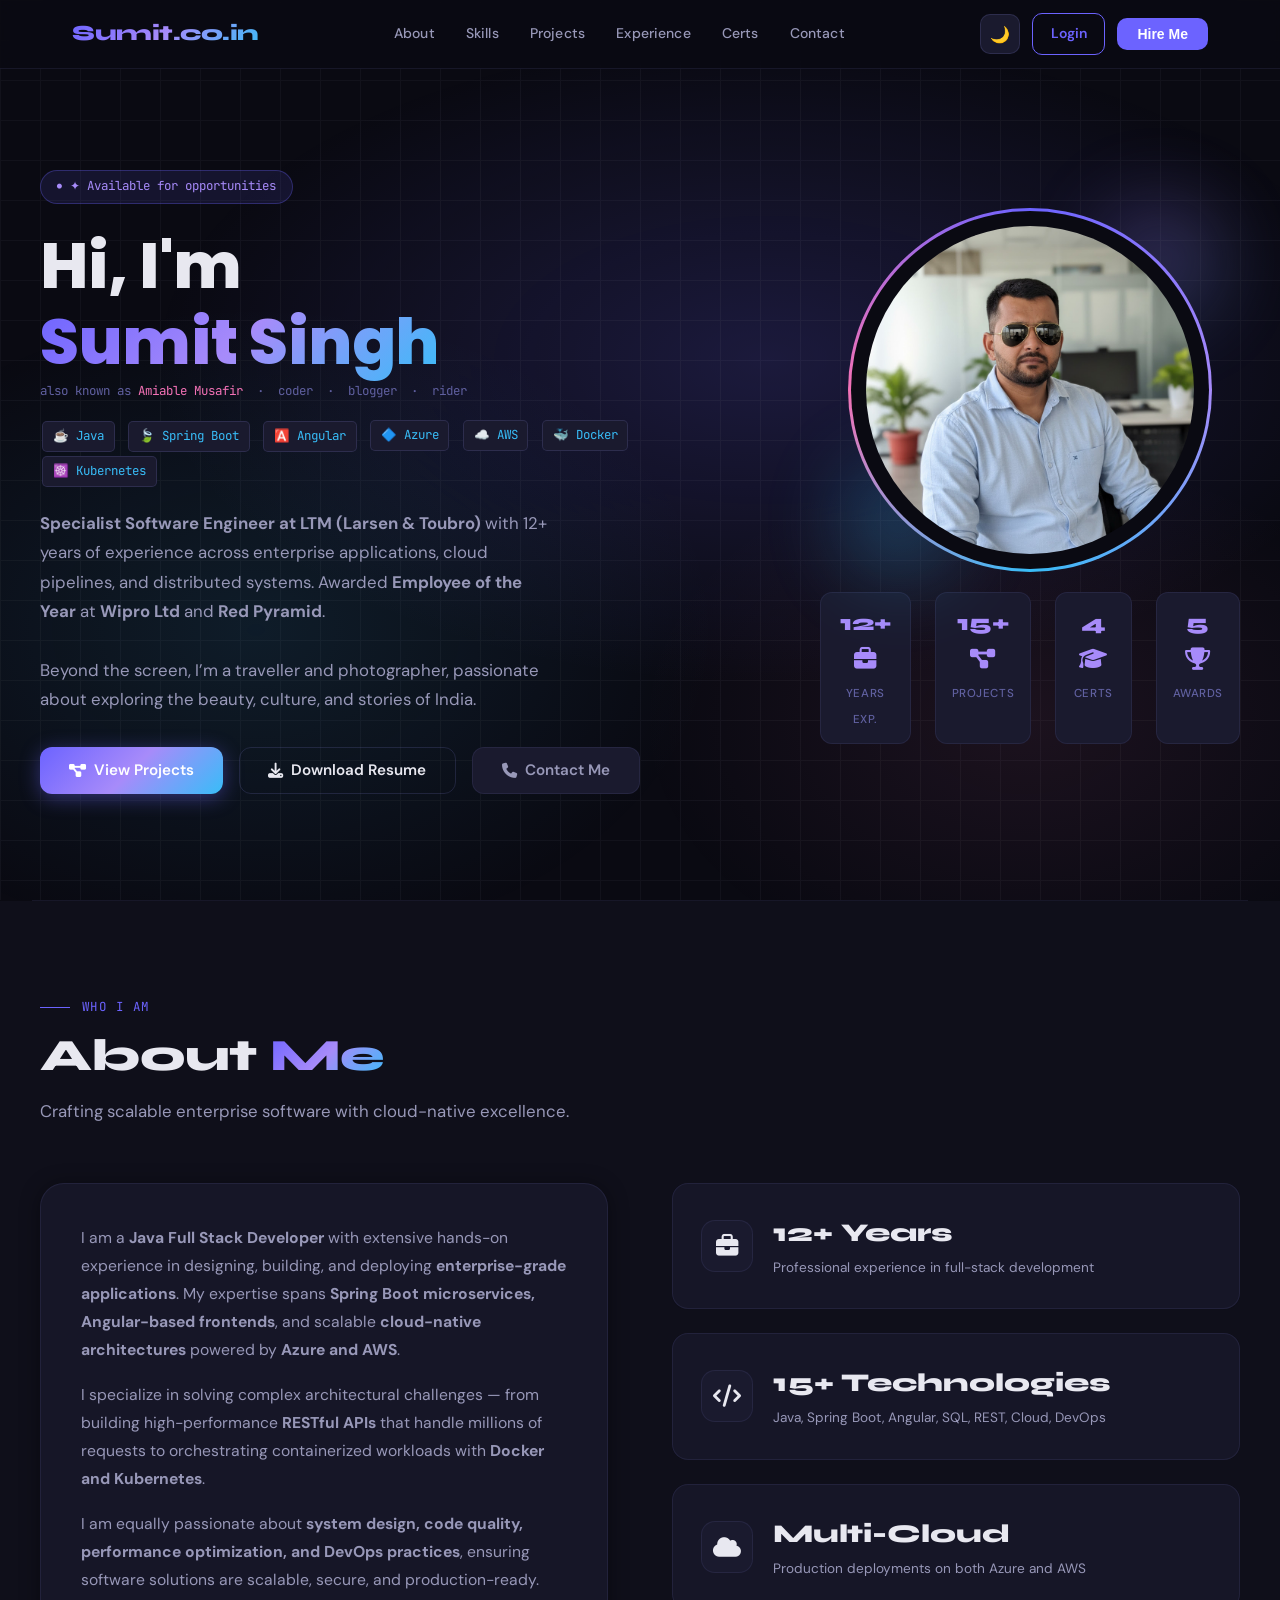
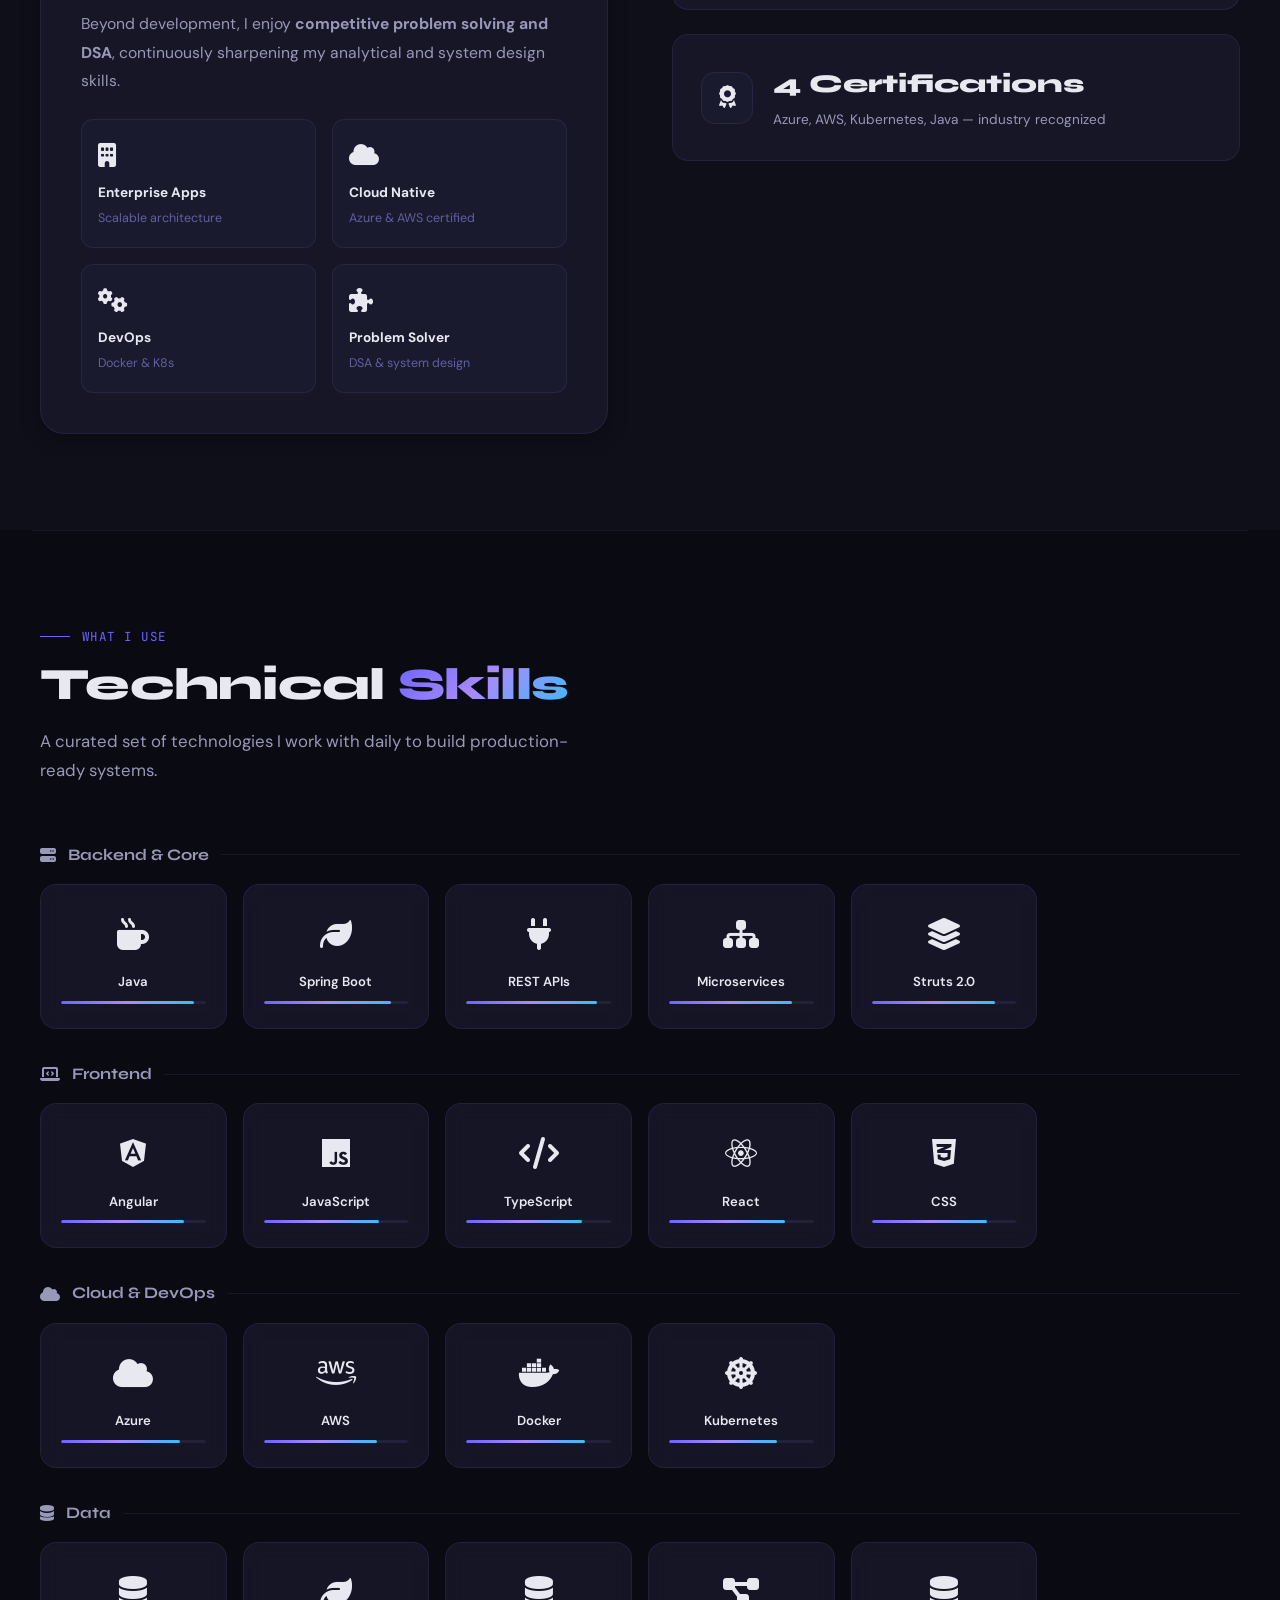
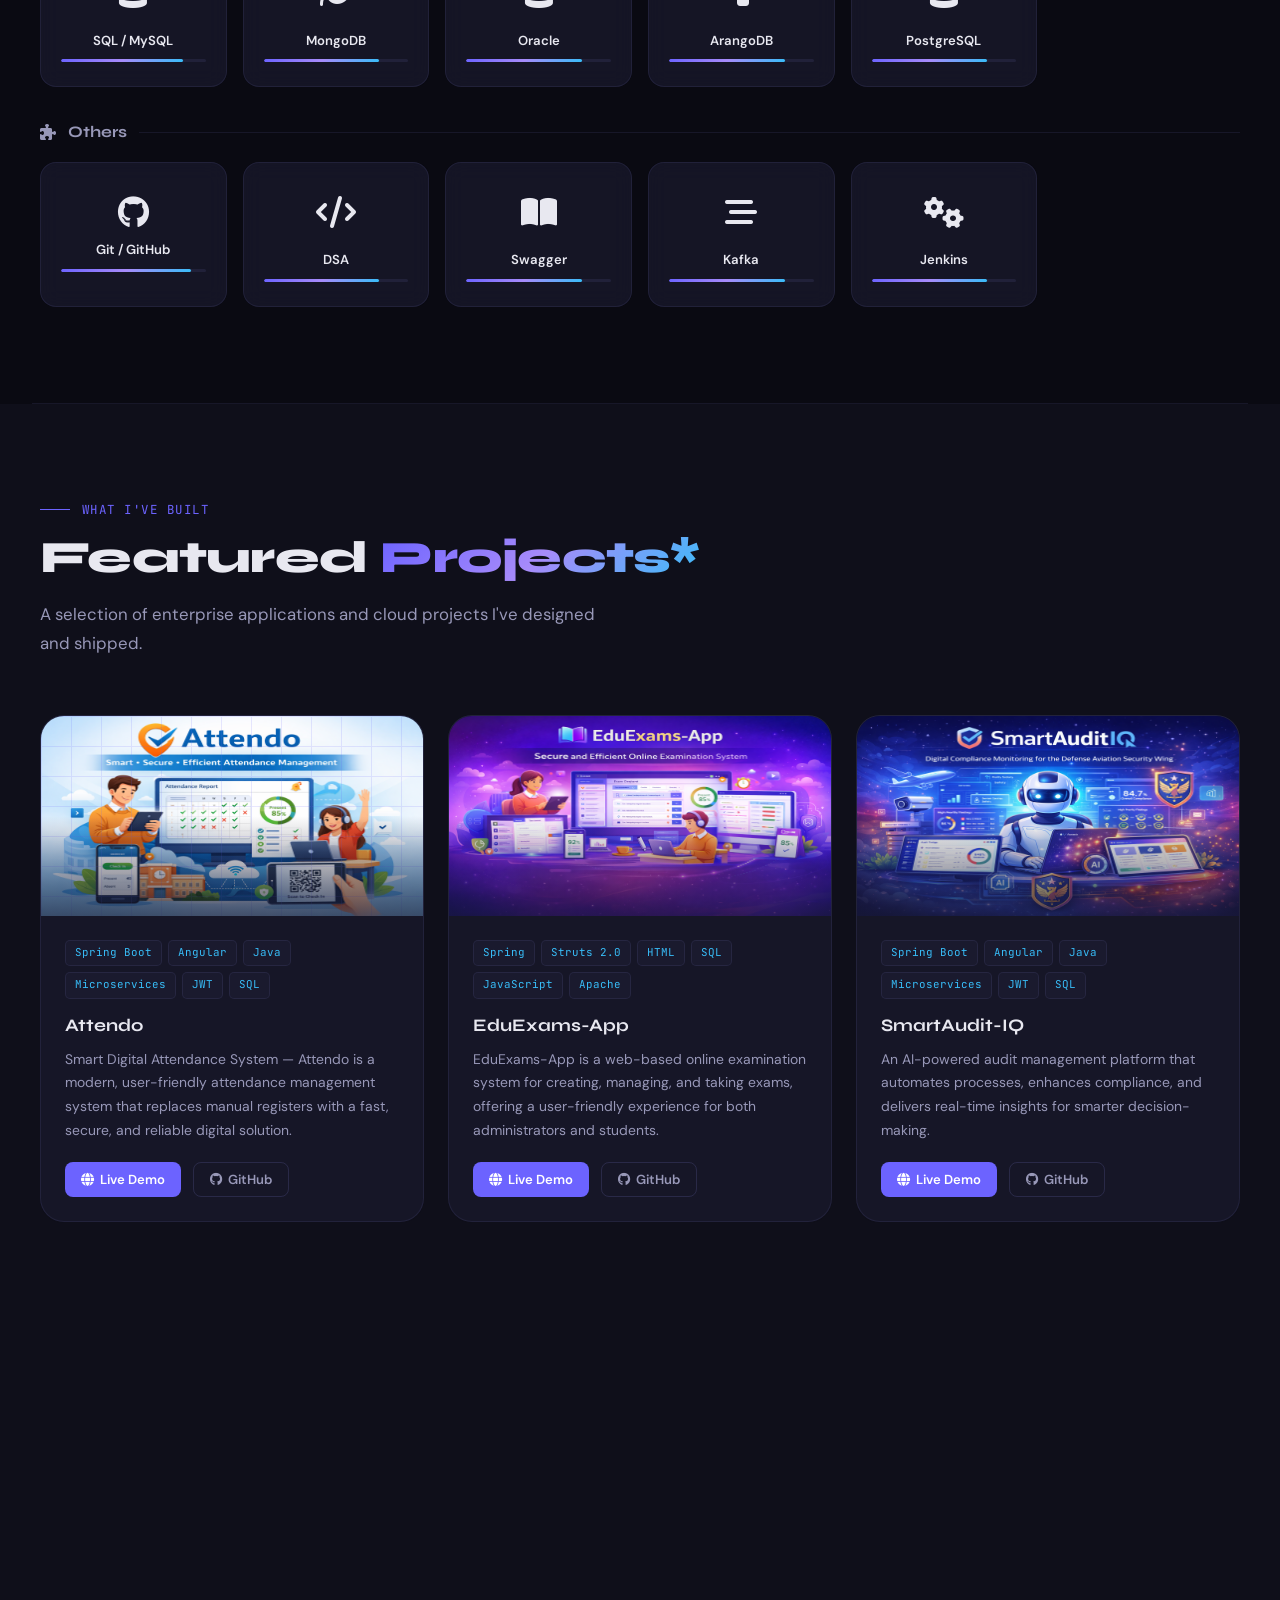
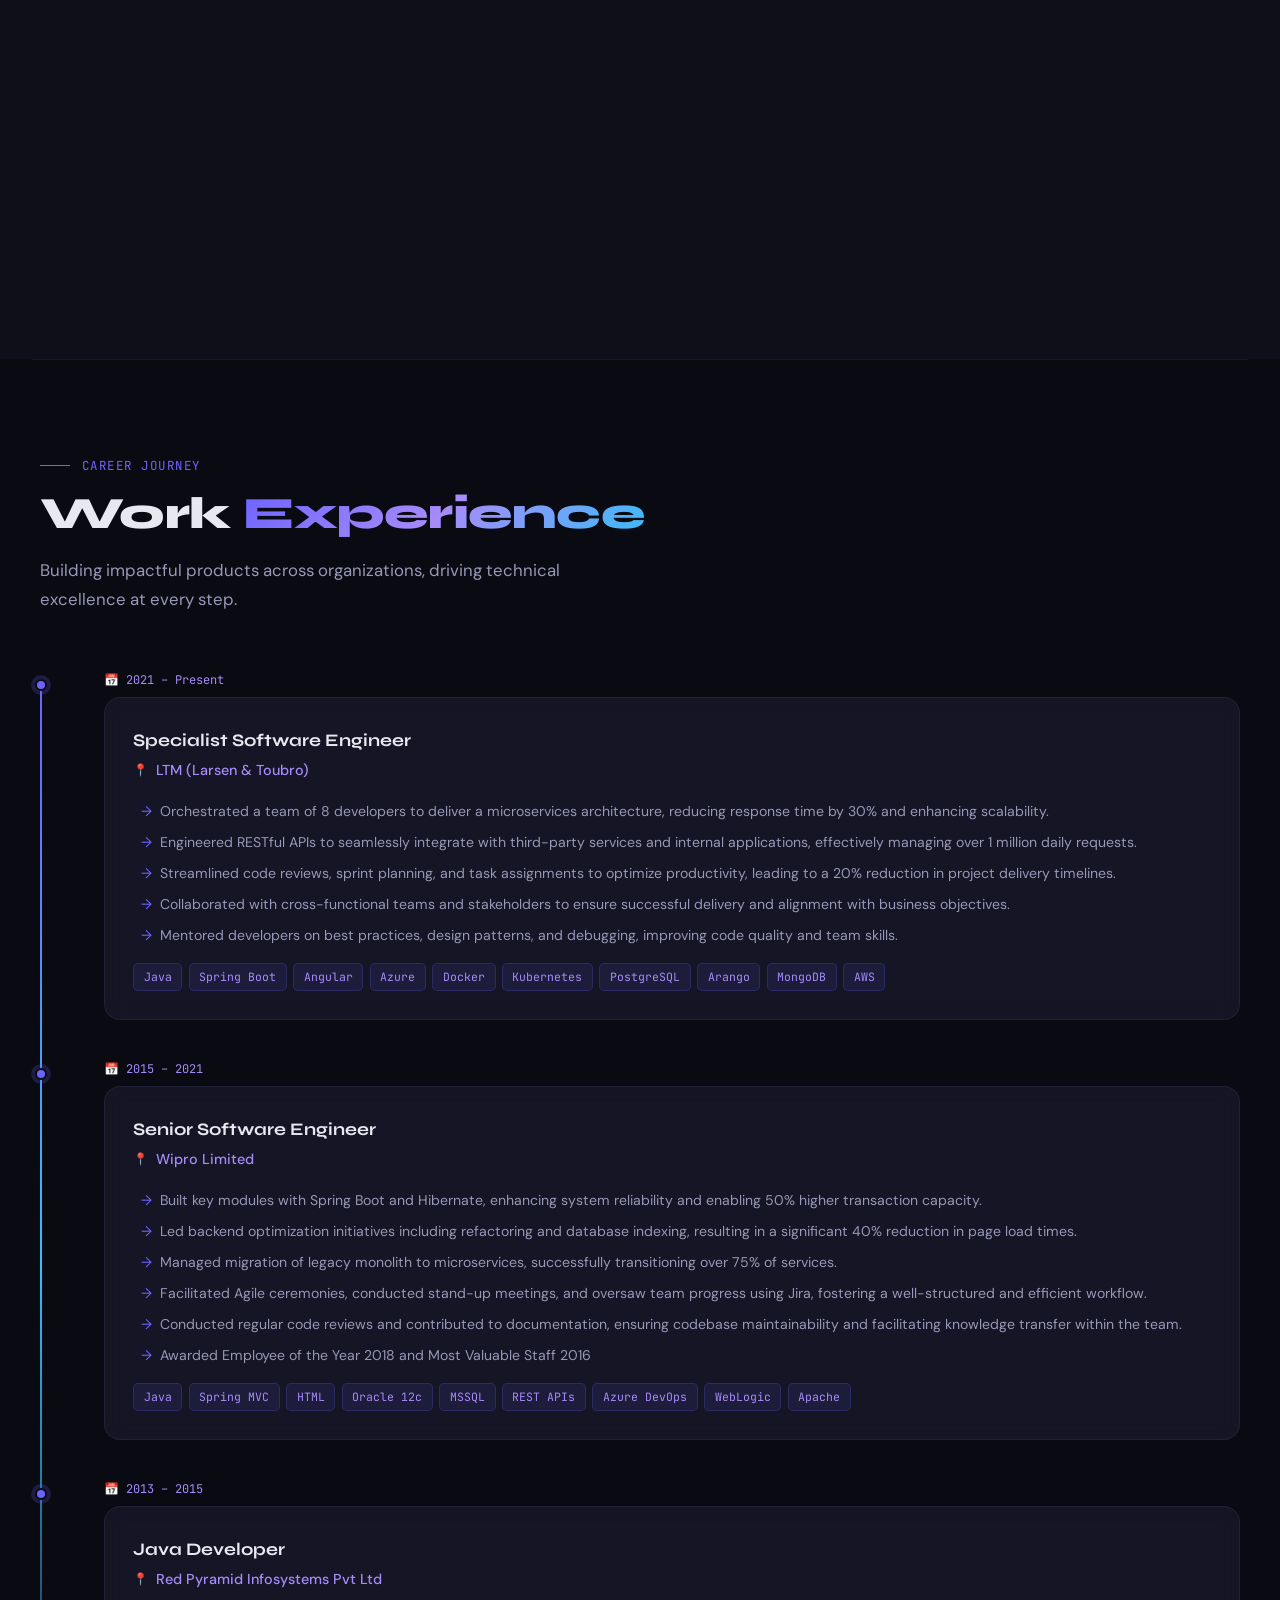
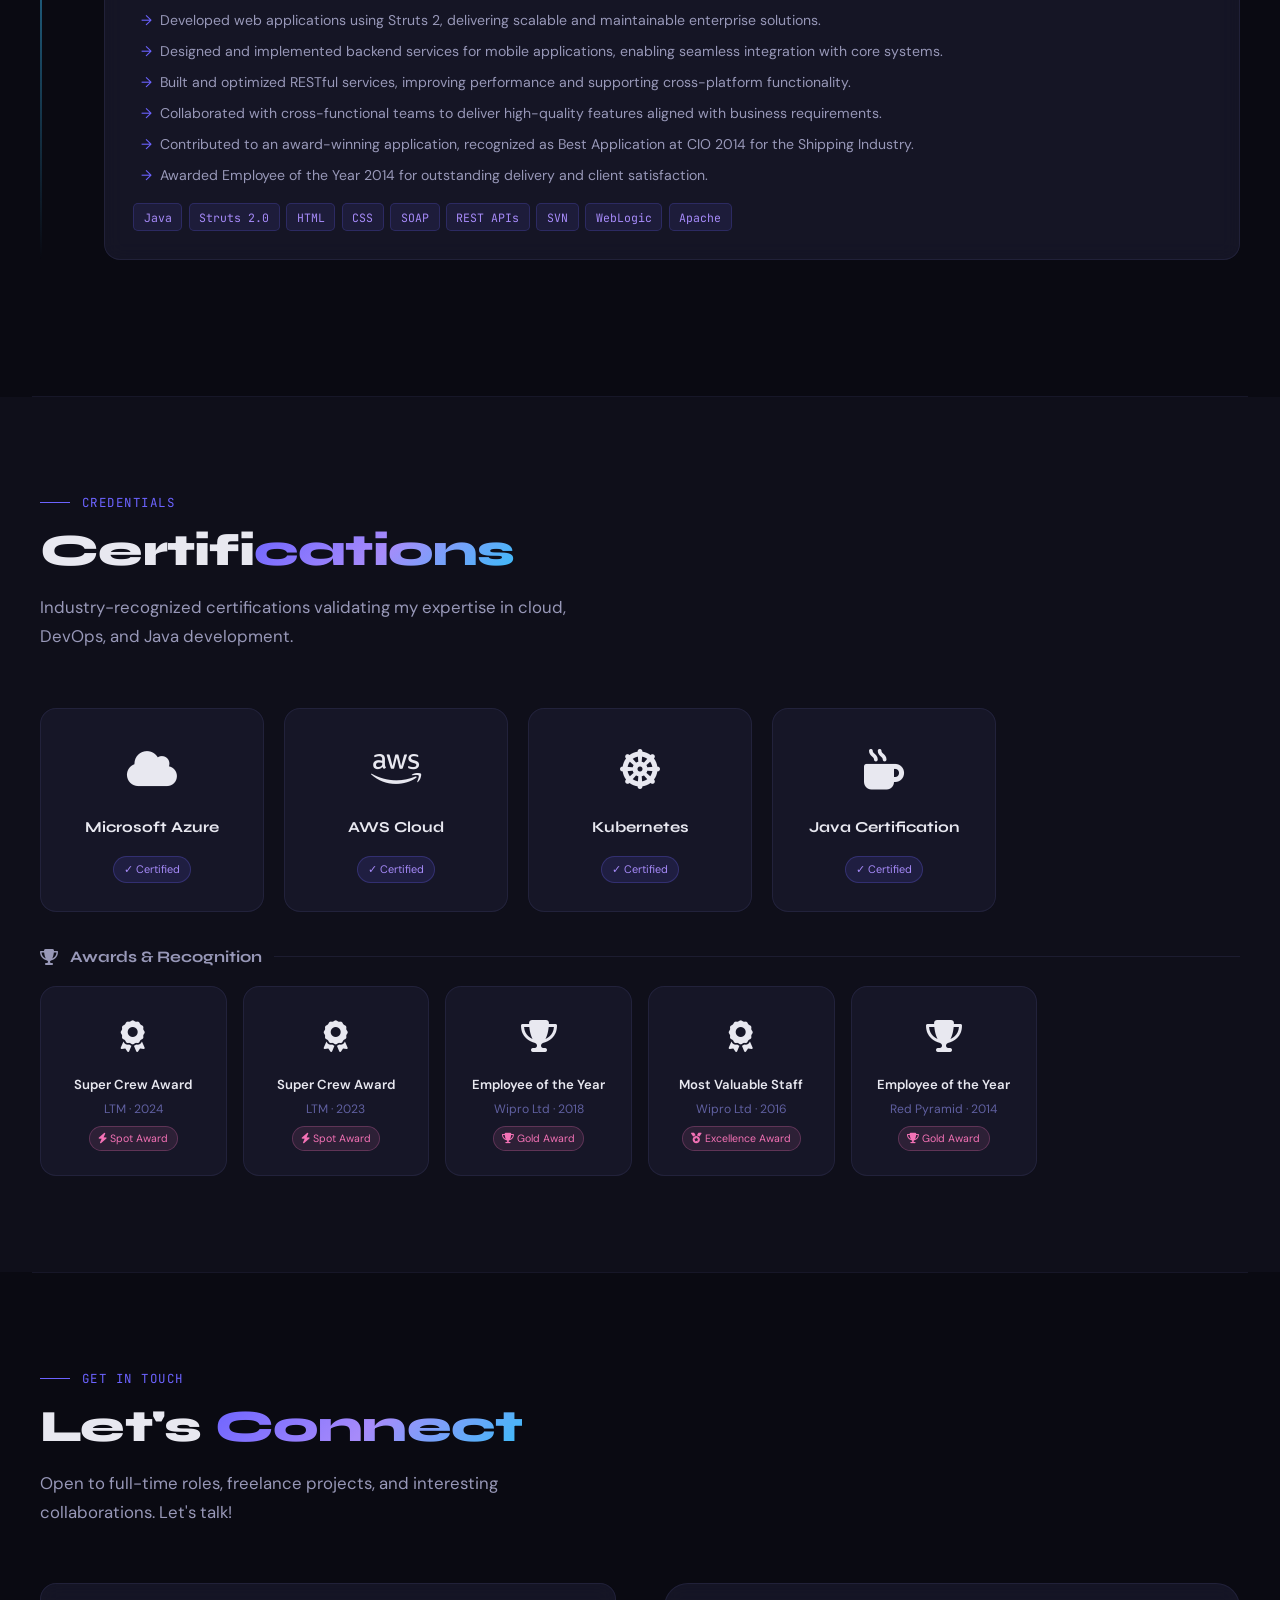
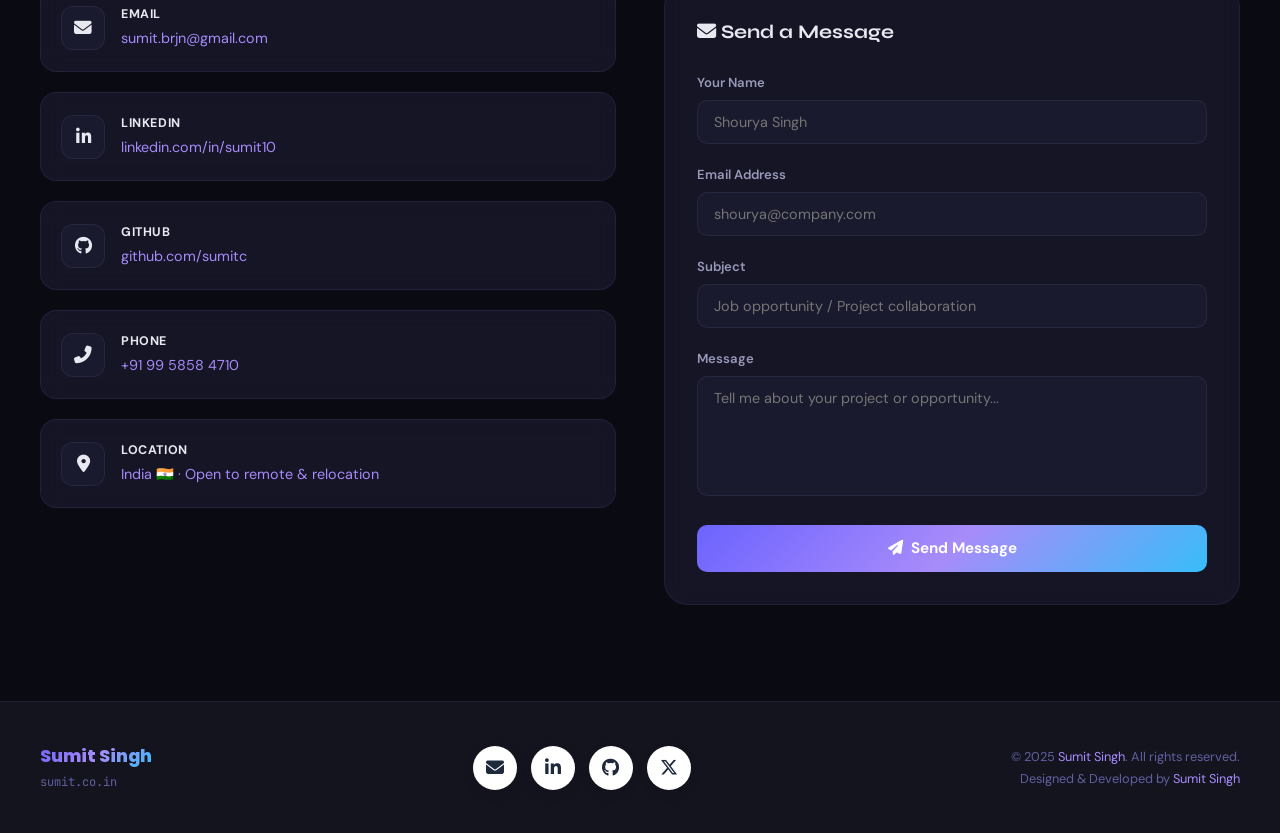
==== commit 84accbc0: "Merge branch 'master' of https://github.com/sumitcoin/sumit.co.in" ====
--- a/index.html
+++ b/index.html
@@ -1,3 +1,4 @@
+<!-- index.html for sumit.co.in -->
 <!DOCTYPE html>
 <html lang="en" data-theme="dark">
 <head>
@@ -1405,7 +1406,7 @@
 <button class="back-top" id="backTop" onclick="window.scrollTo({top:0,behavior:'smooth'})" title="Back to top">↑</button>
 
 <script>
-	// --- Send Message ---
+	// --- Send Message to Sumit Singh---
 	
 	document.getElementById("contactForm").addEventListener("submit", function(e) {
 	  e.preventDefault();
@@ -1468,7 +1469,7 @@
   }, { threshold: 0.12 });
   revealEls.forEach(el => observer.observe(el));
 
-  // Also observe skill cards separately
+  // Also observe skill cards separately show
   document.querySelectorAll('.skill-card').forEach(el => observer.observe(el));
 
   // ─── Back to top ───
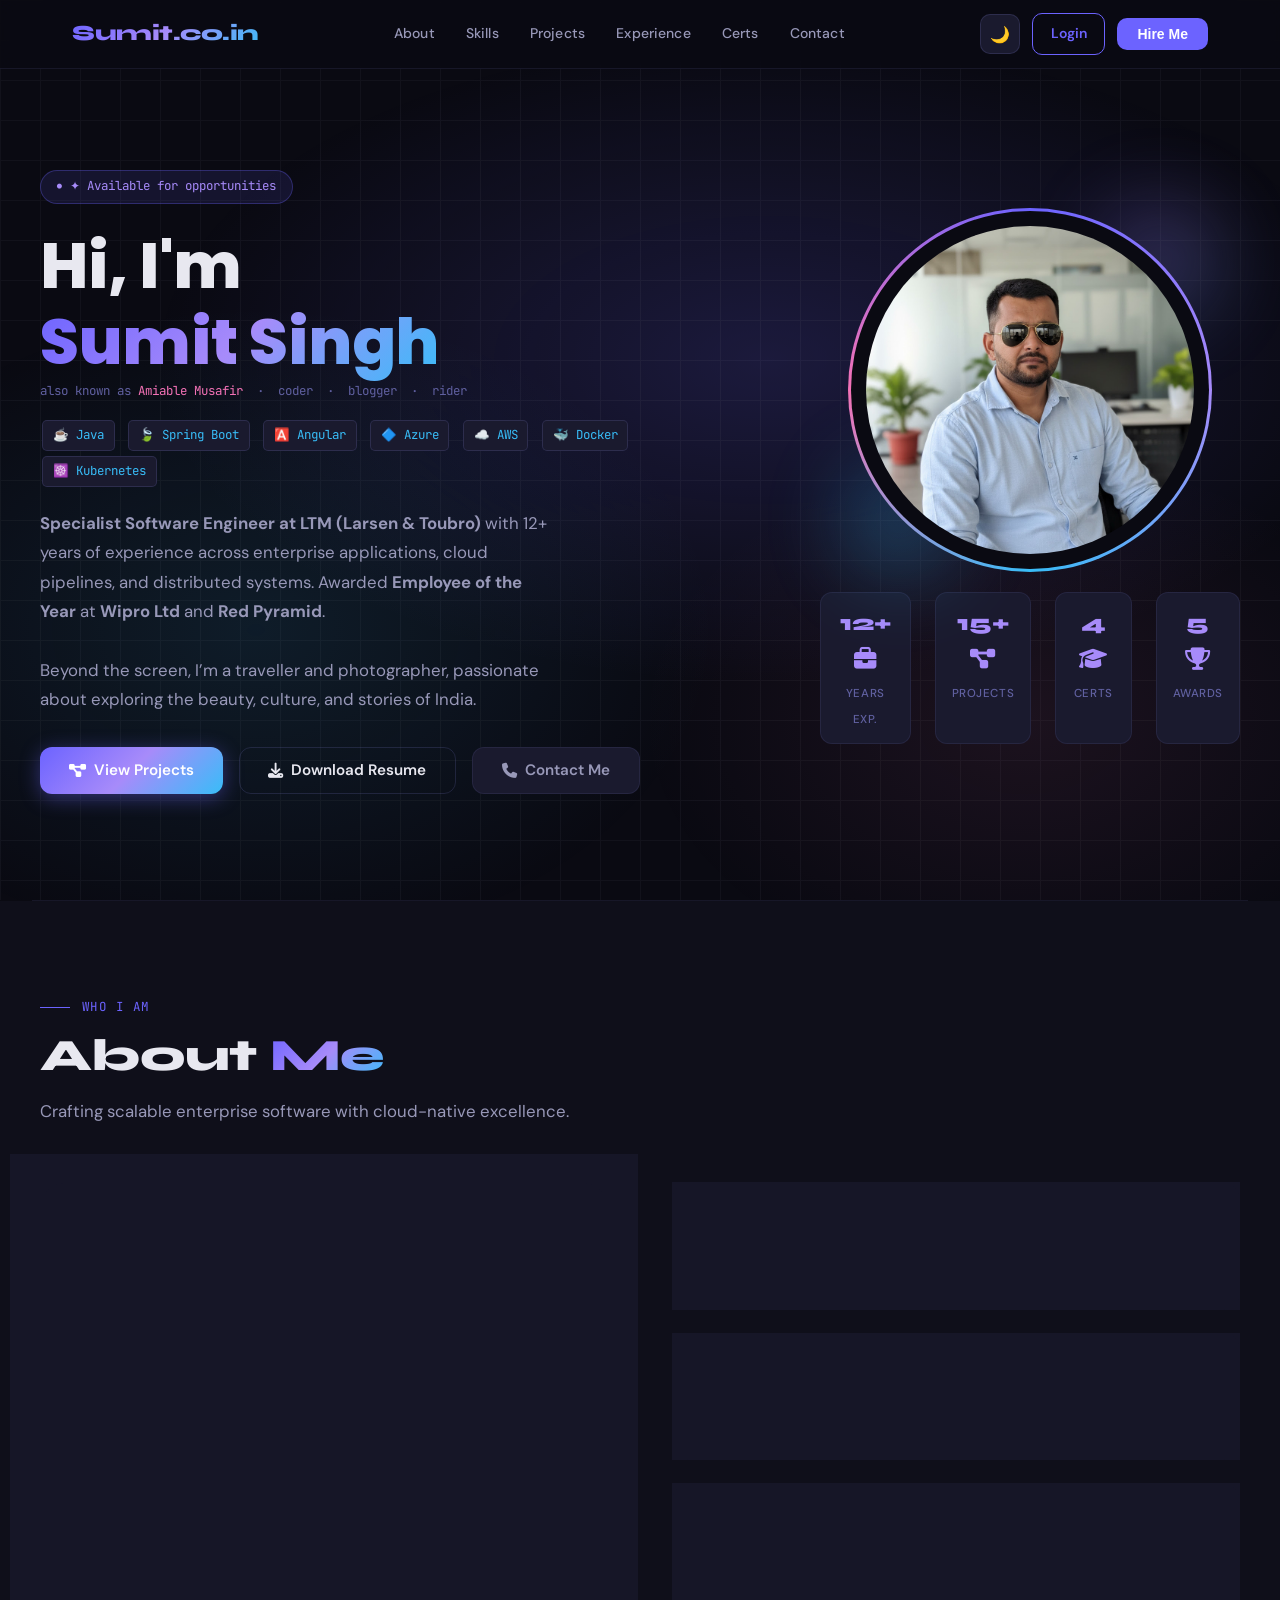
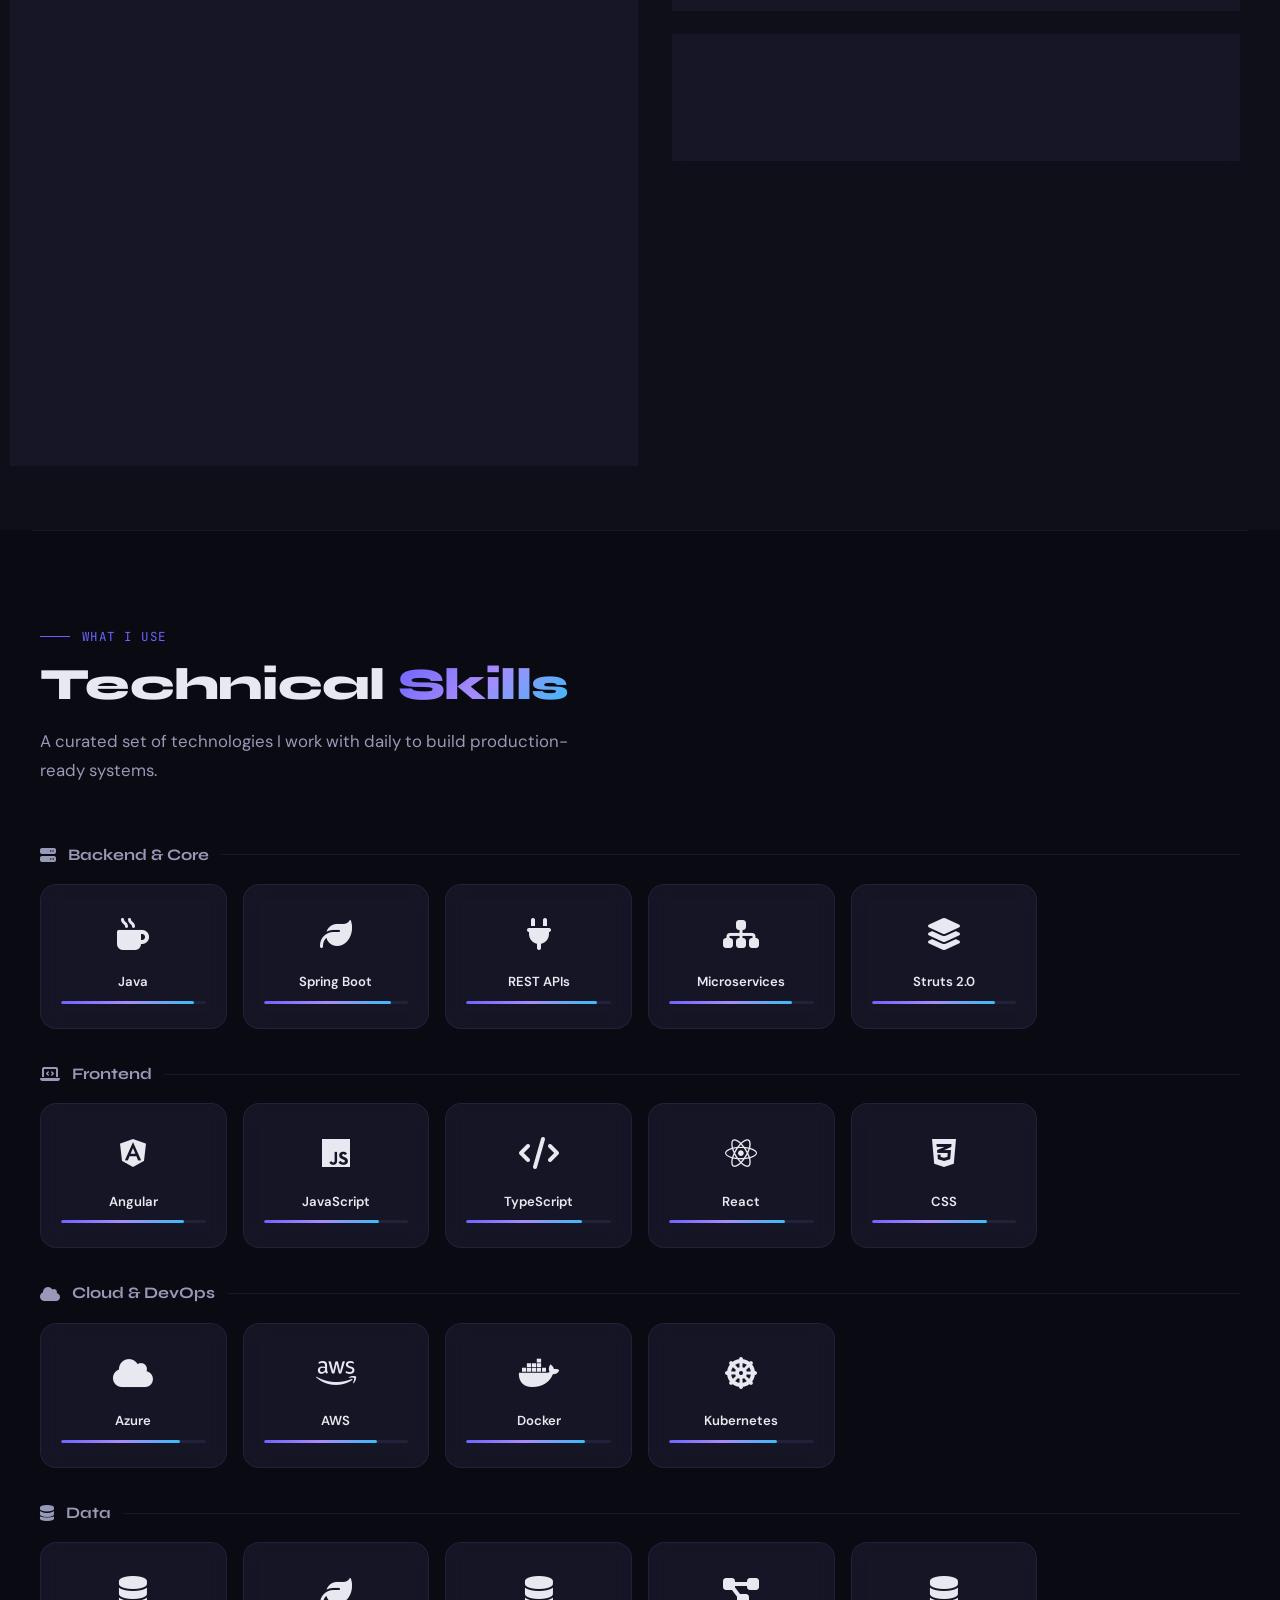
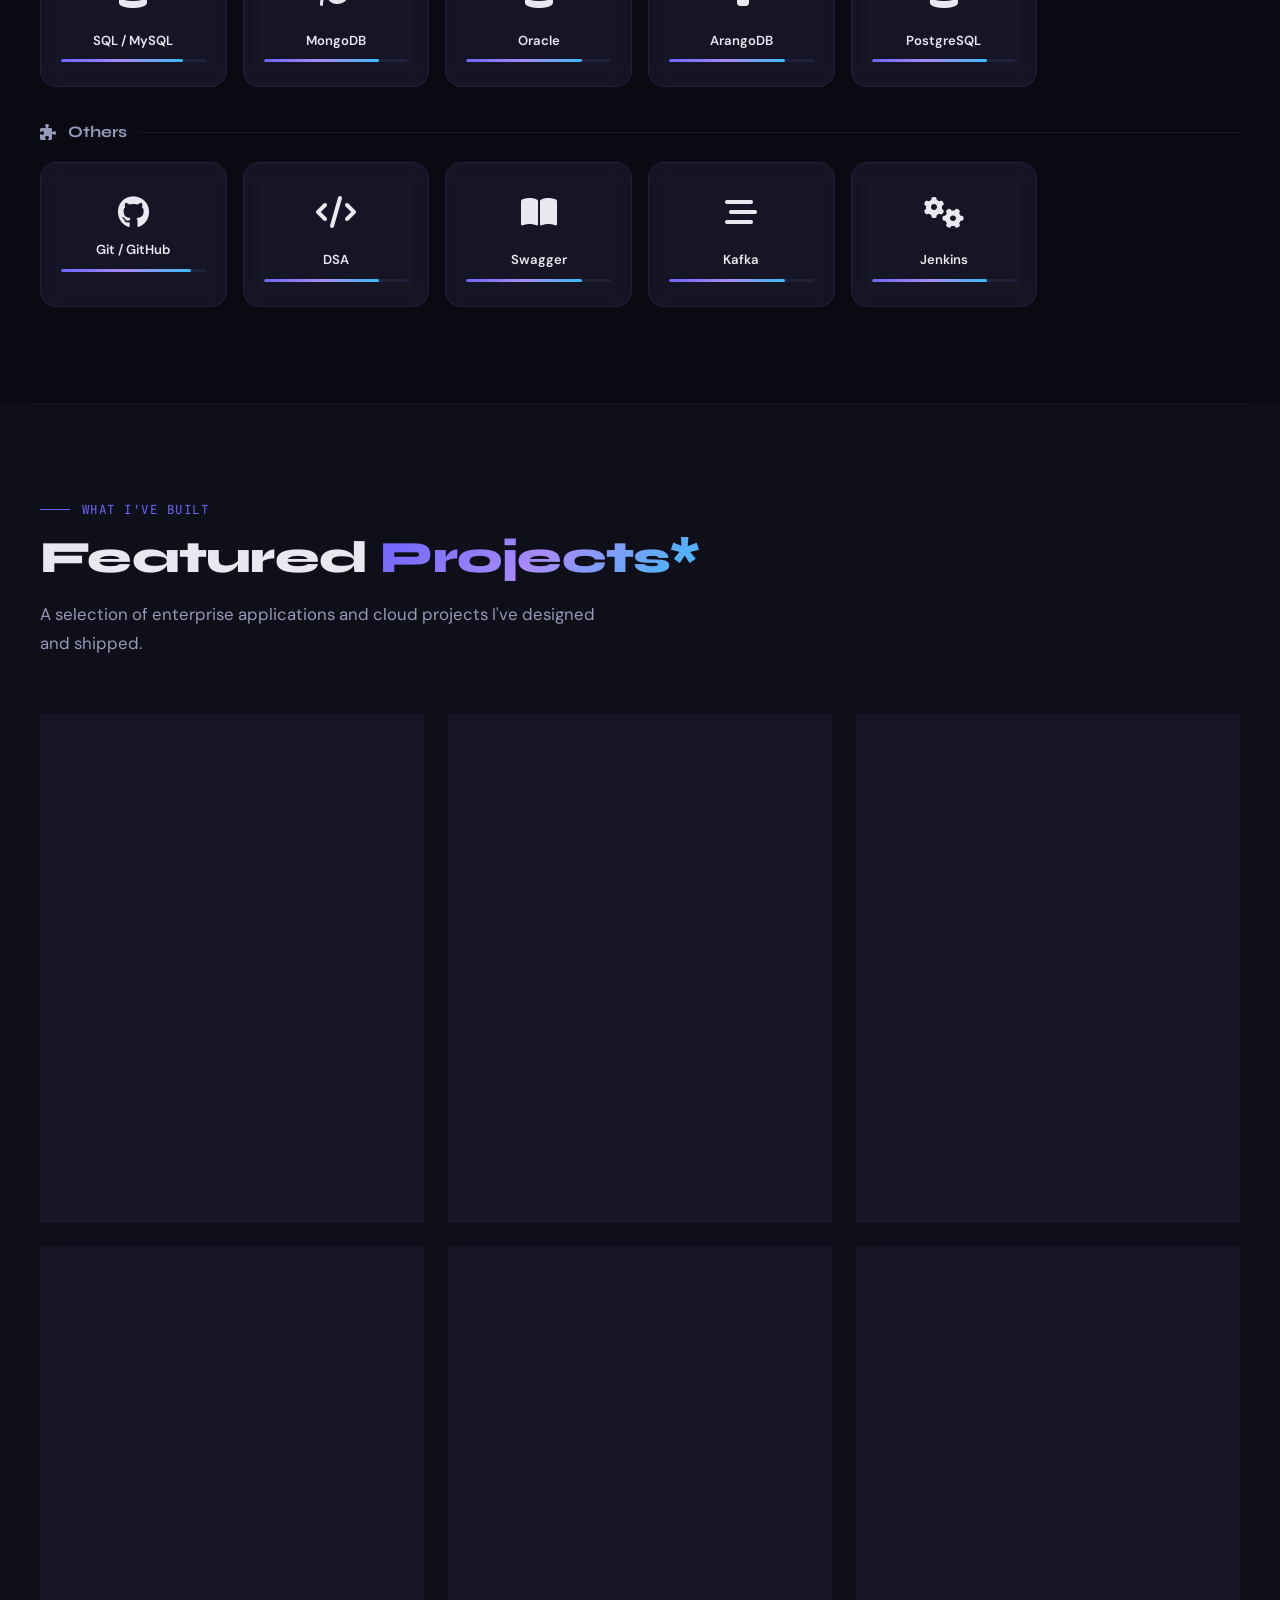
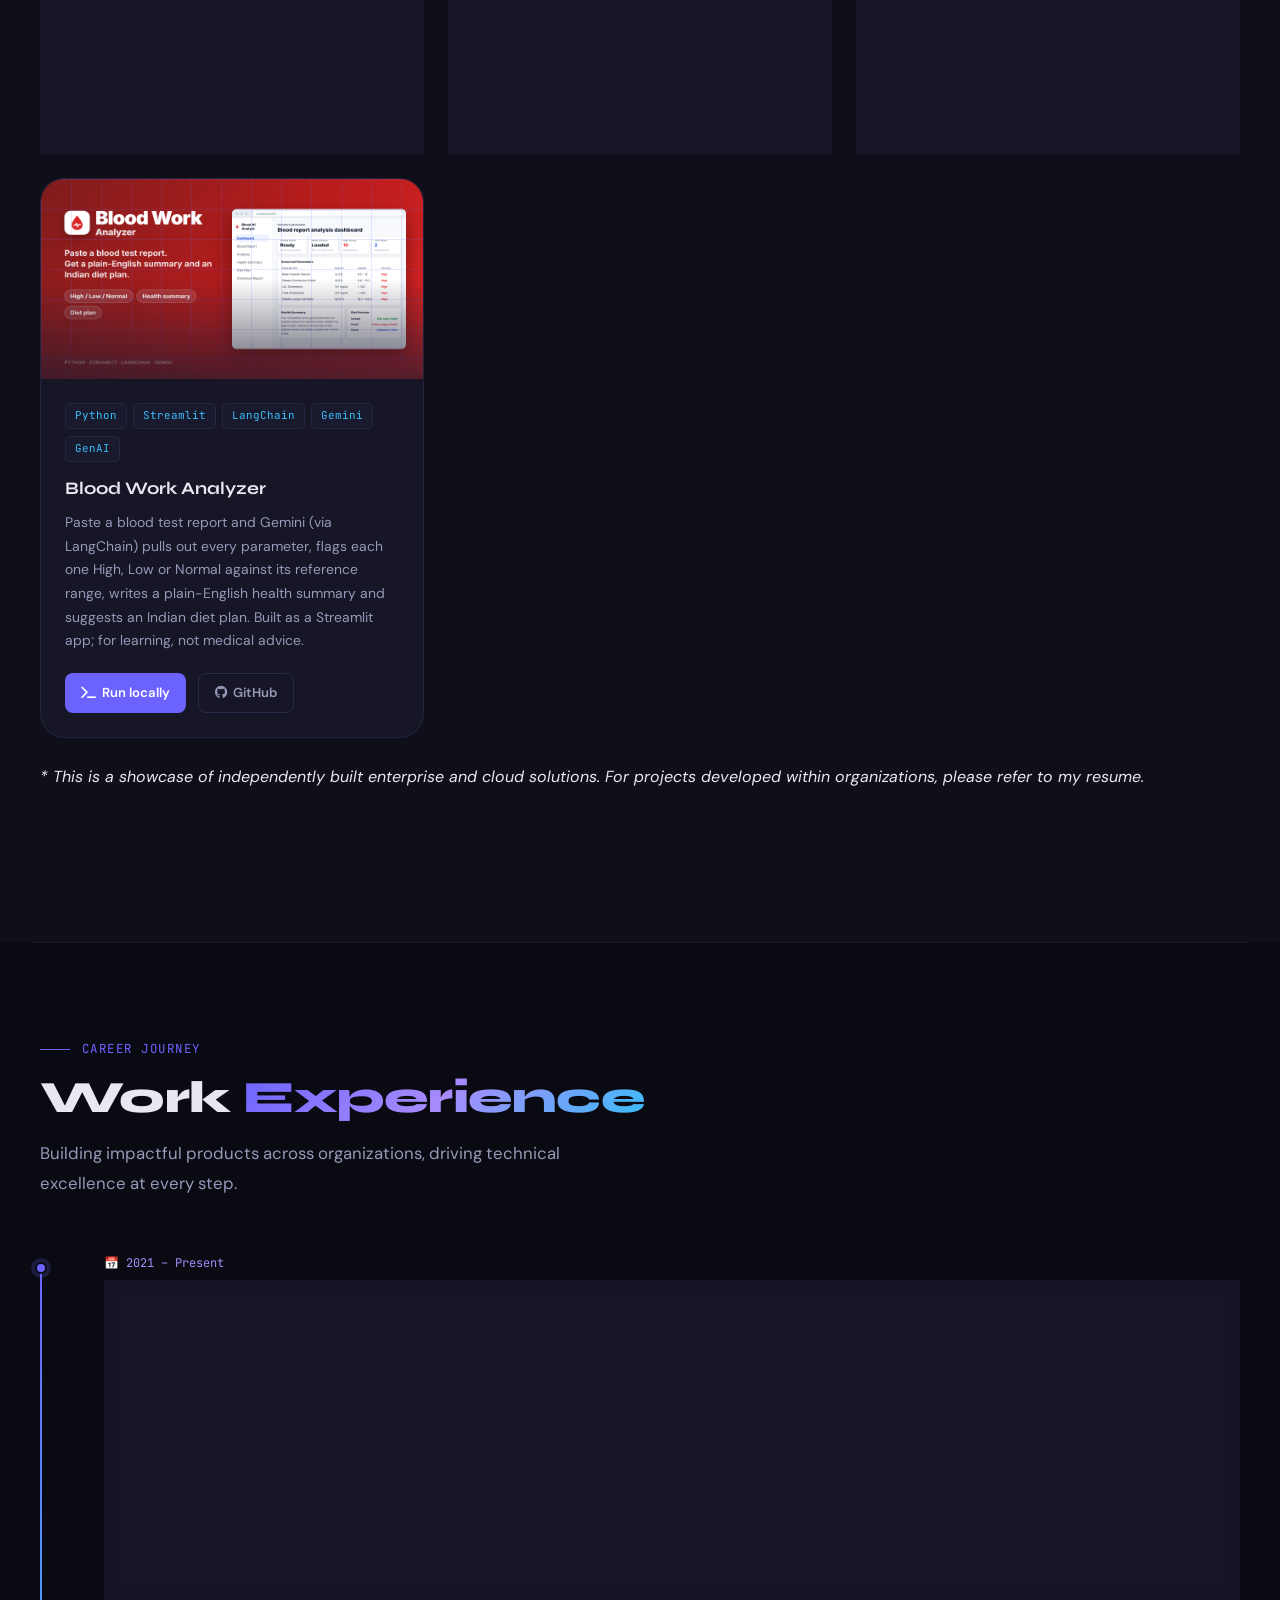
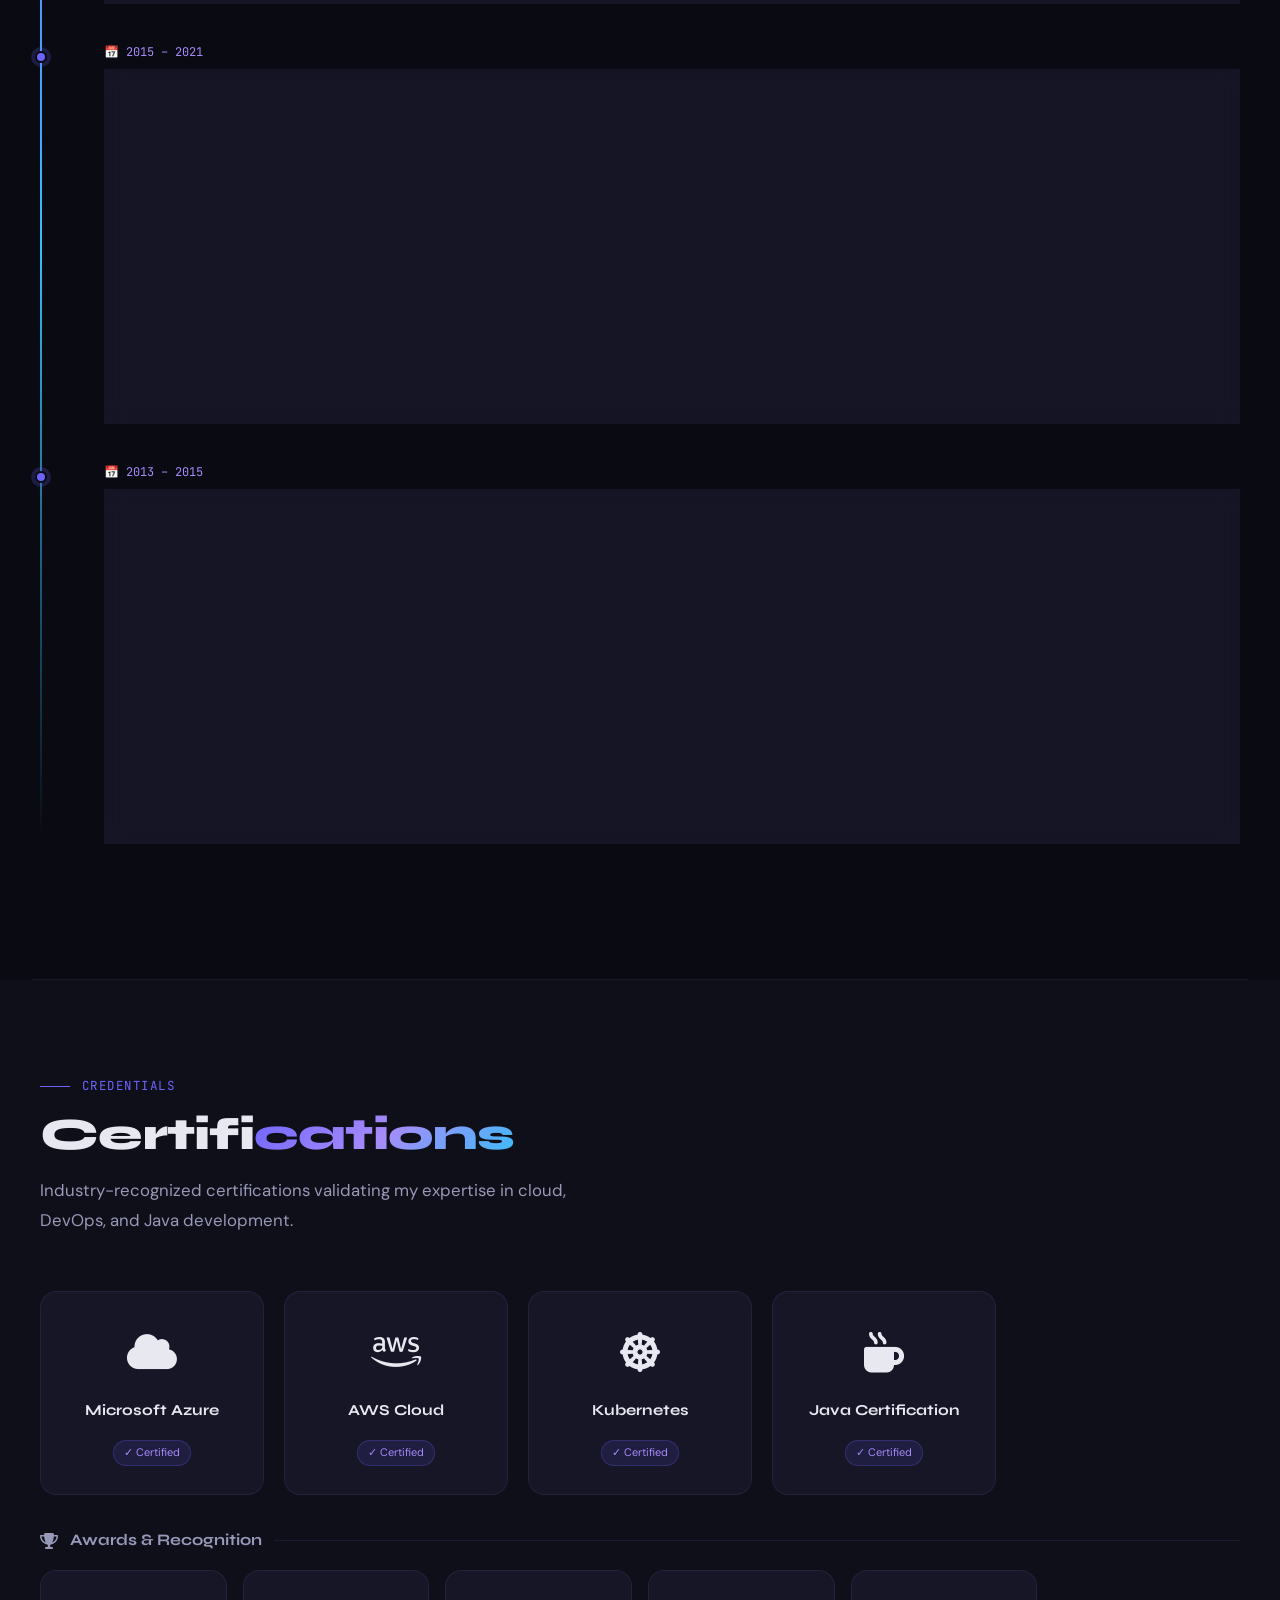
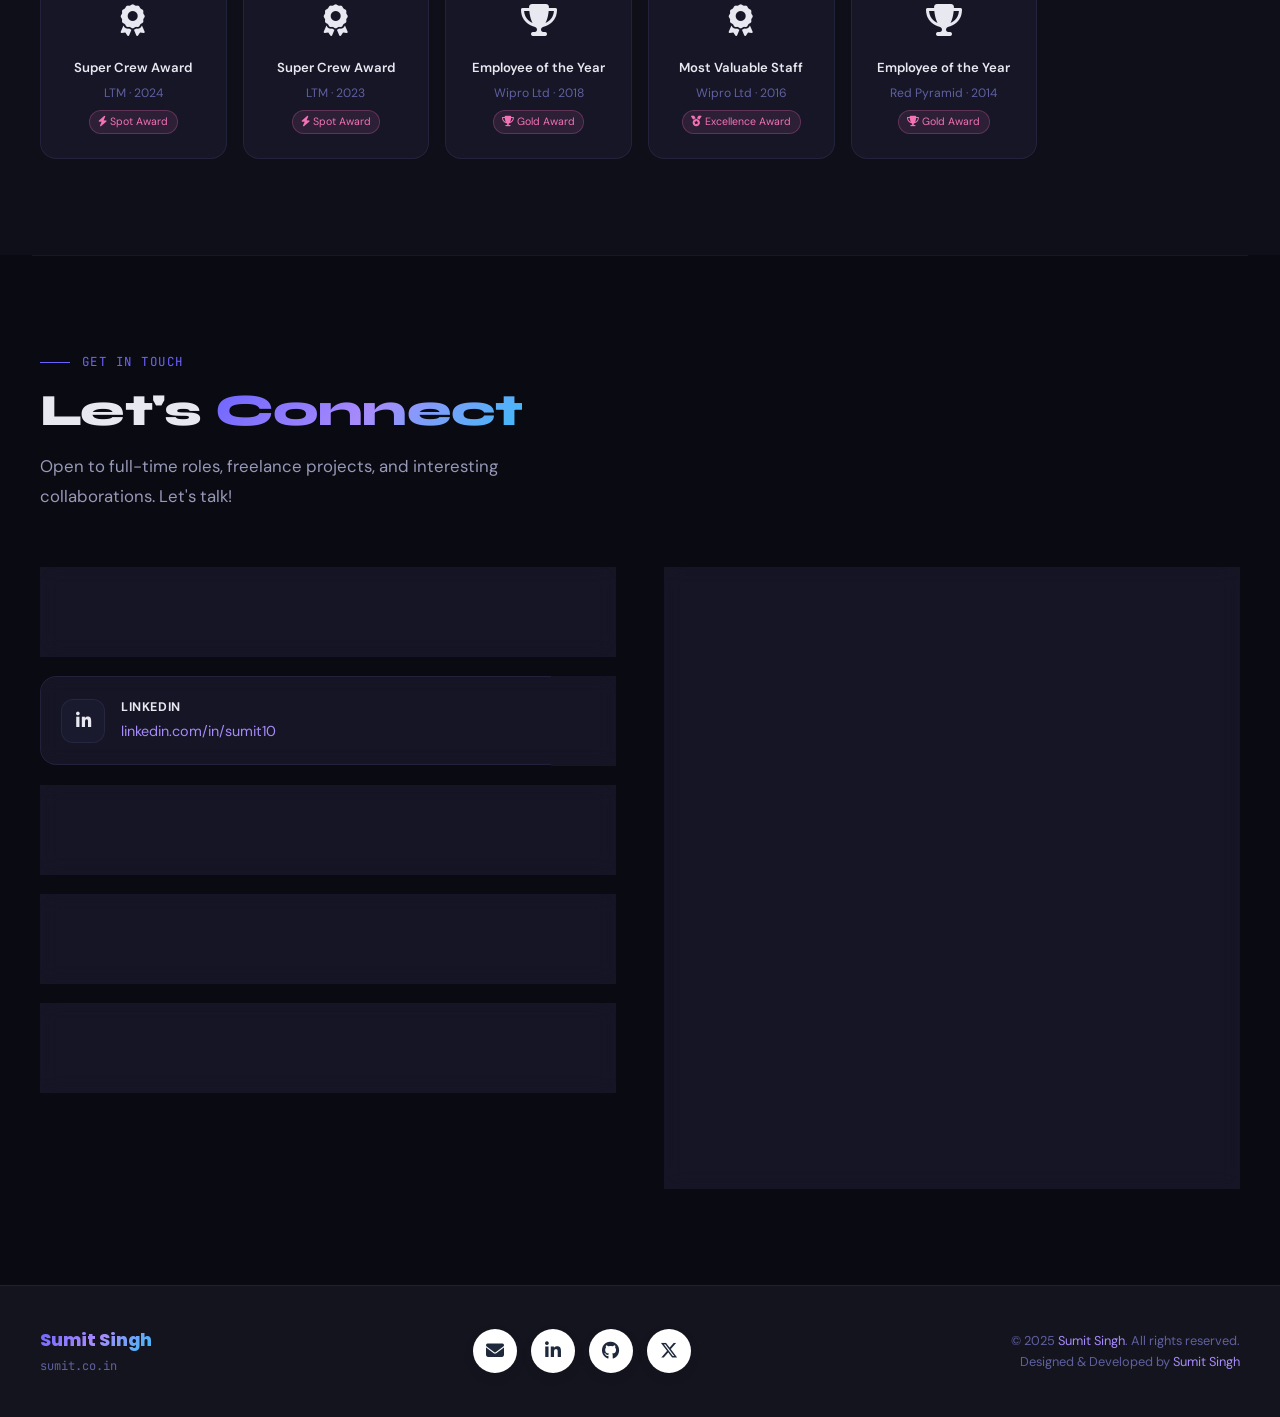
==== commit c7da7adb: "added project" ====
--- a/index.html
+++ b/index.html
@@ -1091,6 +1091,28 @@
         </div>
       </div>
 
+      <div class="project-card reveal reveal-delay-1">
+        <div class="project-img">
+          <div class="project-img-bg"></div>
+          <img src='img/bloodwork.png' alt="Blood Work Analyzer dashboard" style="width: 100%; height: 100%;">
+        </div>
+        <div class="project-body">
+          <div class="project-tags">
+            <span class="project-tag">Python</span>
+            <span class="project-tag">Streamlit</span>
+            <span class="project-tag">LangChain</span>
+            <span class="project-tag">Gemini</span>
+            <span class="project-tag">GenAI</span>
+          </div>
+          <div class="project-title">Blood Work Analyzer</div>
+          <p class="project-desc">Paste a blood test report and Gemini (via LangChain) pulls out every parameter, flags each one High, Low or Normal against its reference range, writes a plain-English health summary and suggests an Indian diet plan. Built as a Streamlit app; for learning, not medical advice.</p>
+          <div class="project-actions">
+            <a class="project-btn project-btn-primary" style="text-decoration:none" href="https://github.com/sumitcoin/BloodWorkAnalyzer-AI#%EF%B8%8F-installation" target="_blank" rel="noopener"><i class="fas fa-terminal"></i> Run locally</a>
+            <a class="project-btn project-btn-outline" style="text-decoration:none" href="https://github.com/sumitcoin/BloodWorkAnalyzer-AI" target="_blank" rel="noopener"><i class="fab fa-github"></i> GitHub</a>
+          </div>
+        </div>
+      </div>
+
     </div>
 	<div class="section-header reveal">
 	<br/>
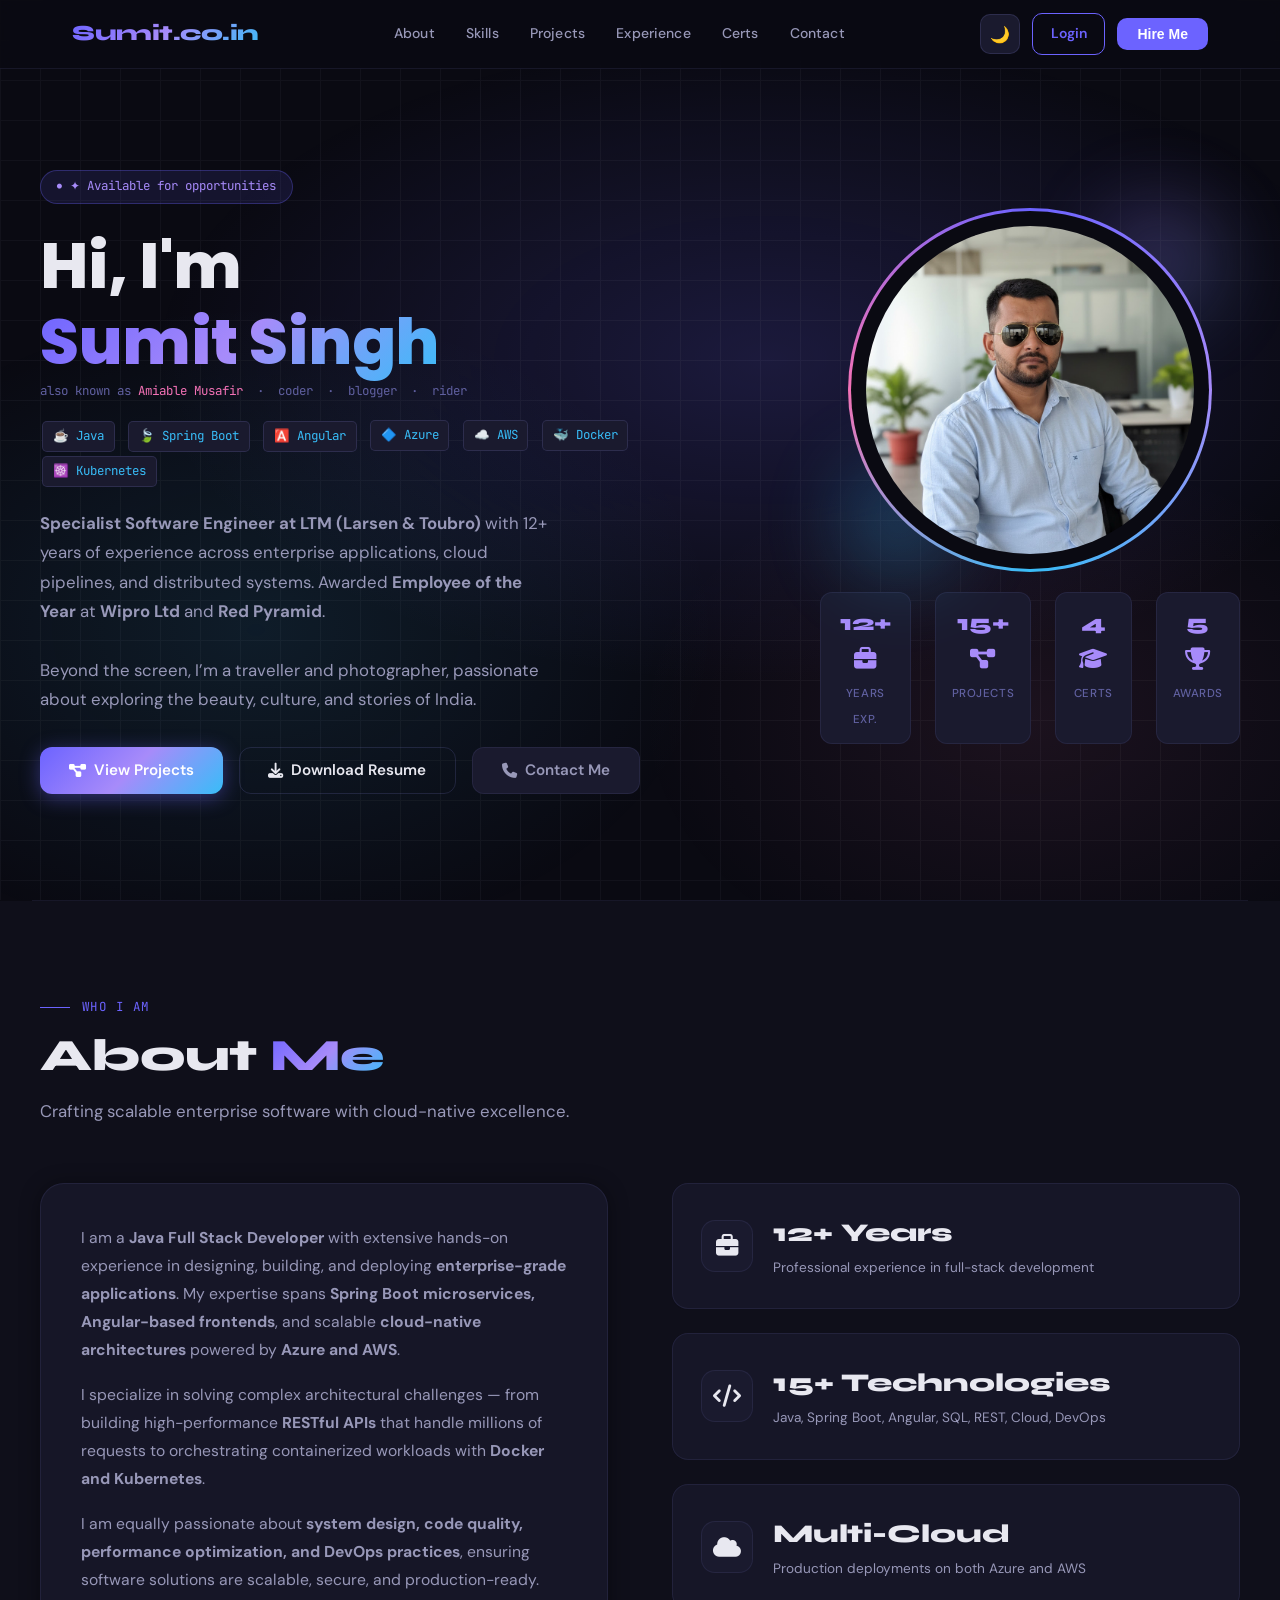
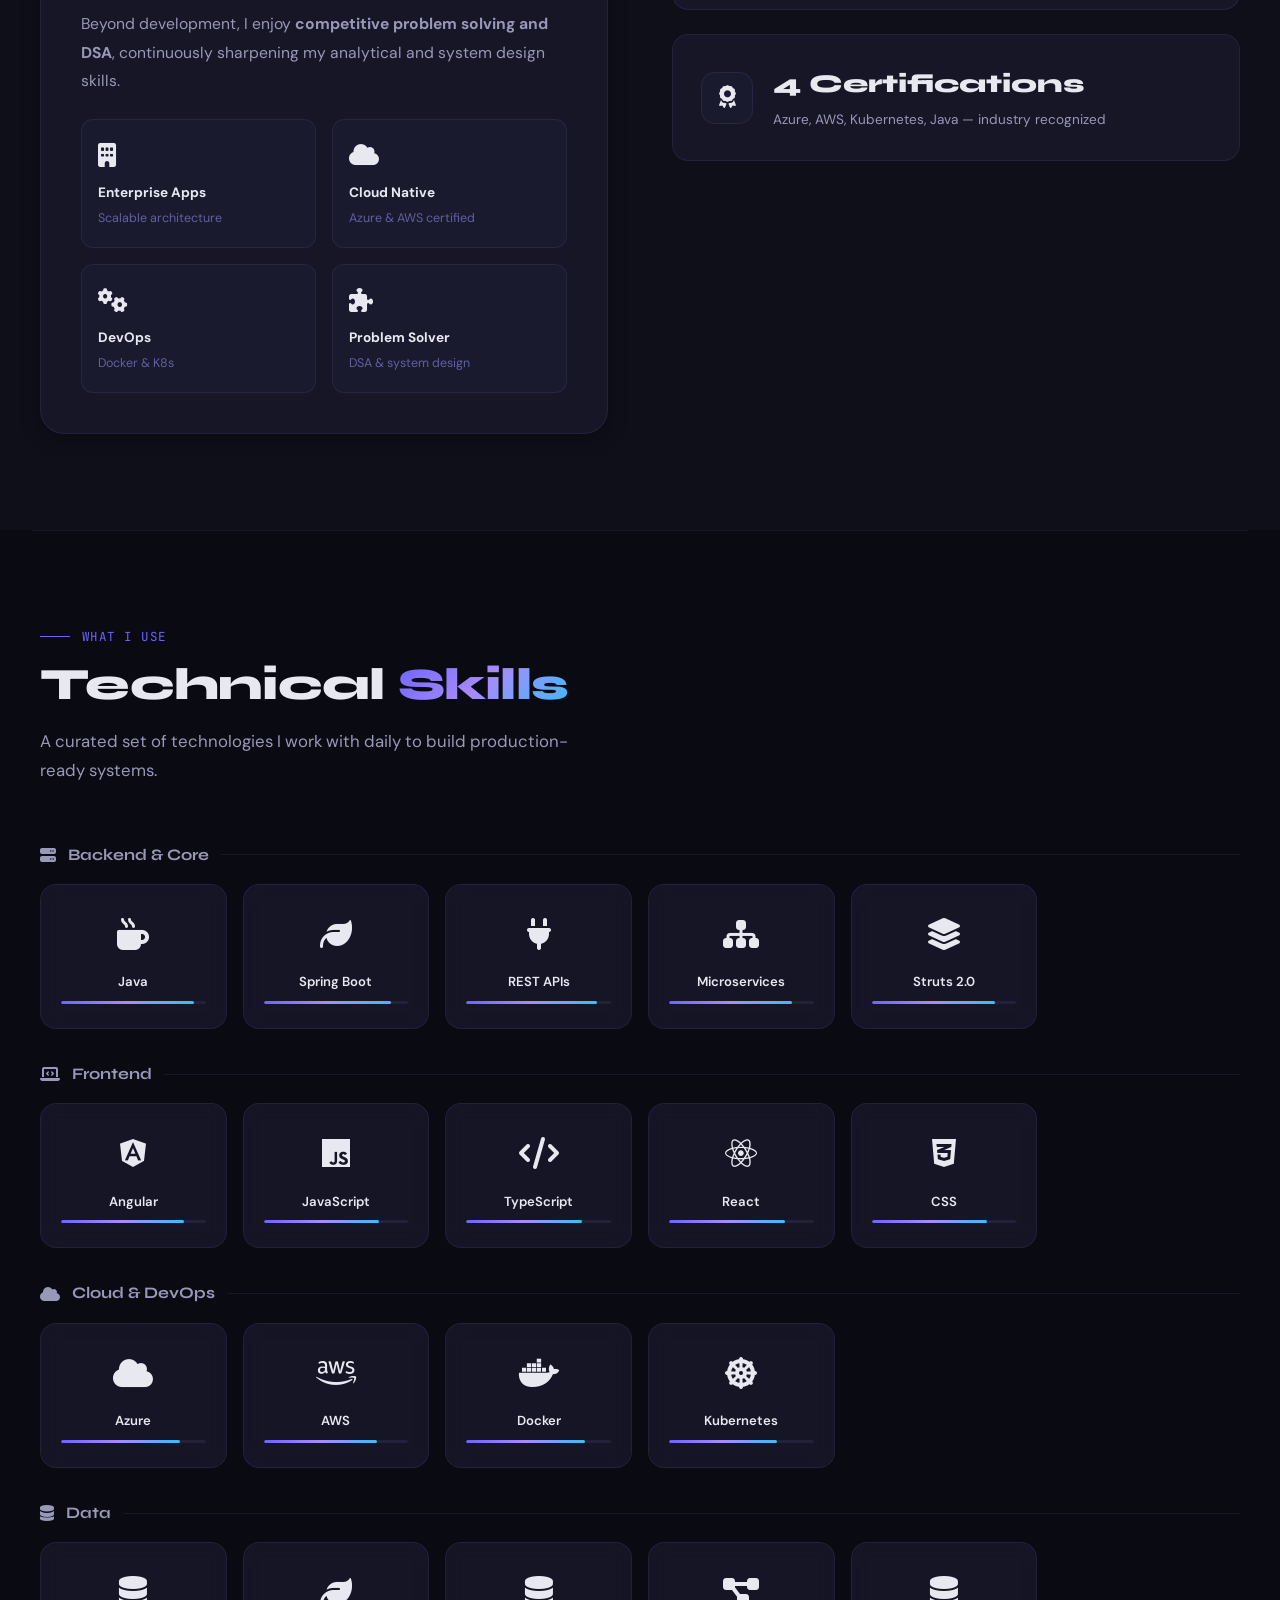
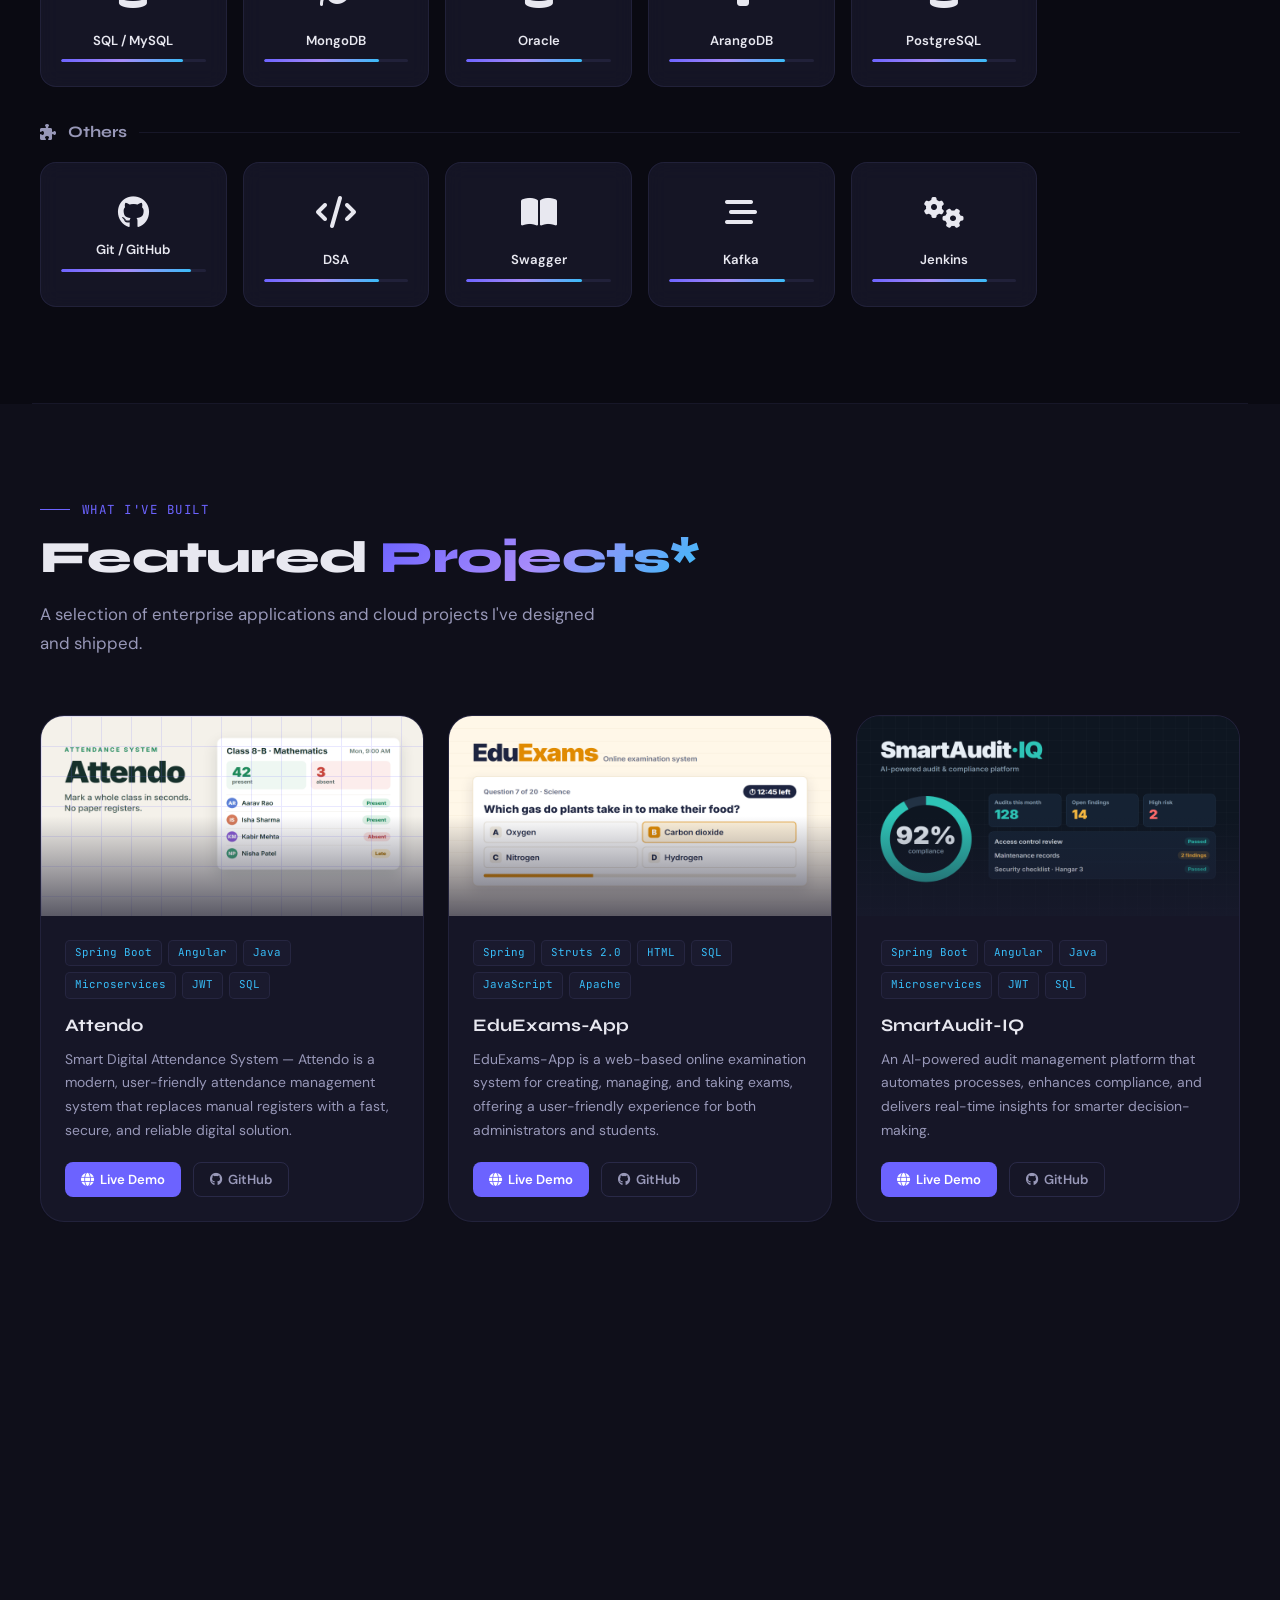
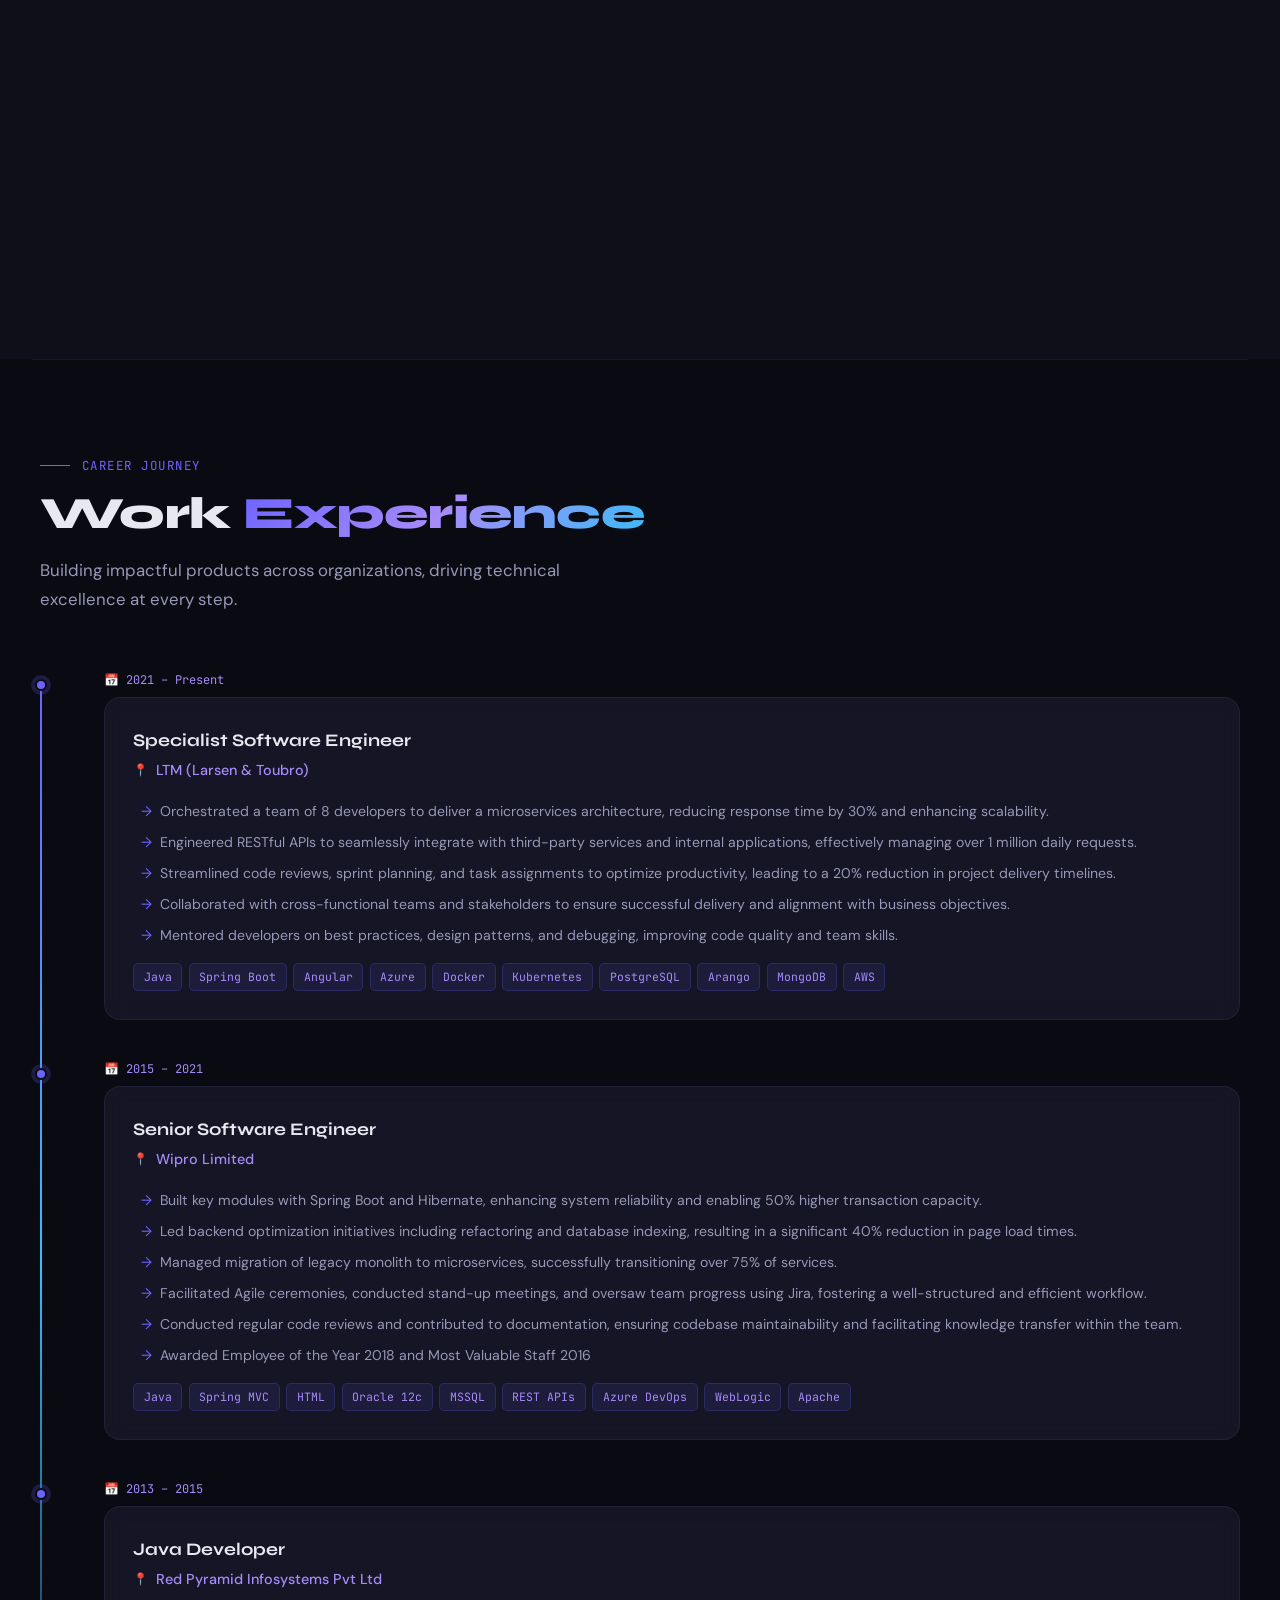
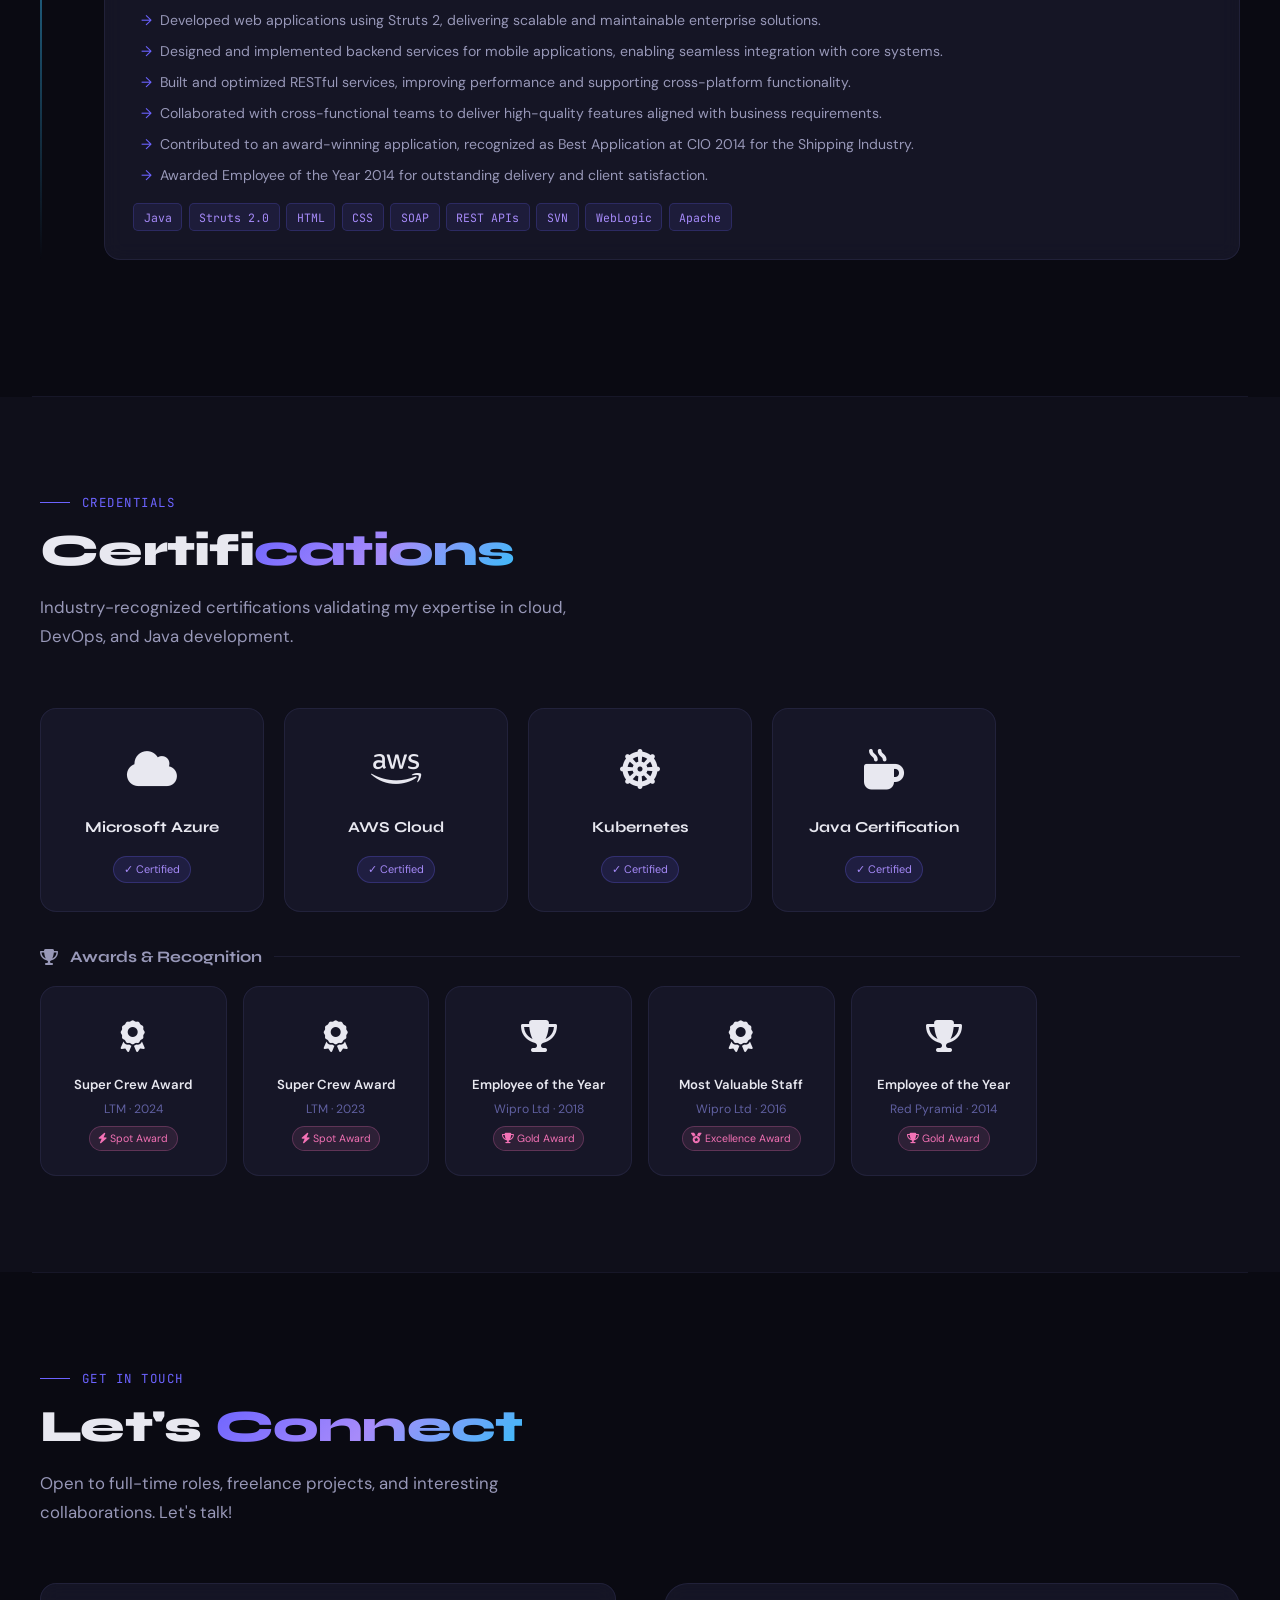
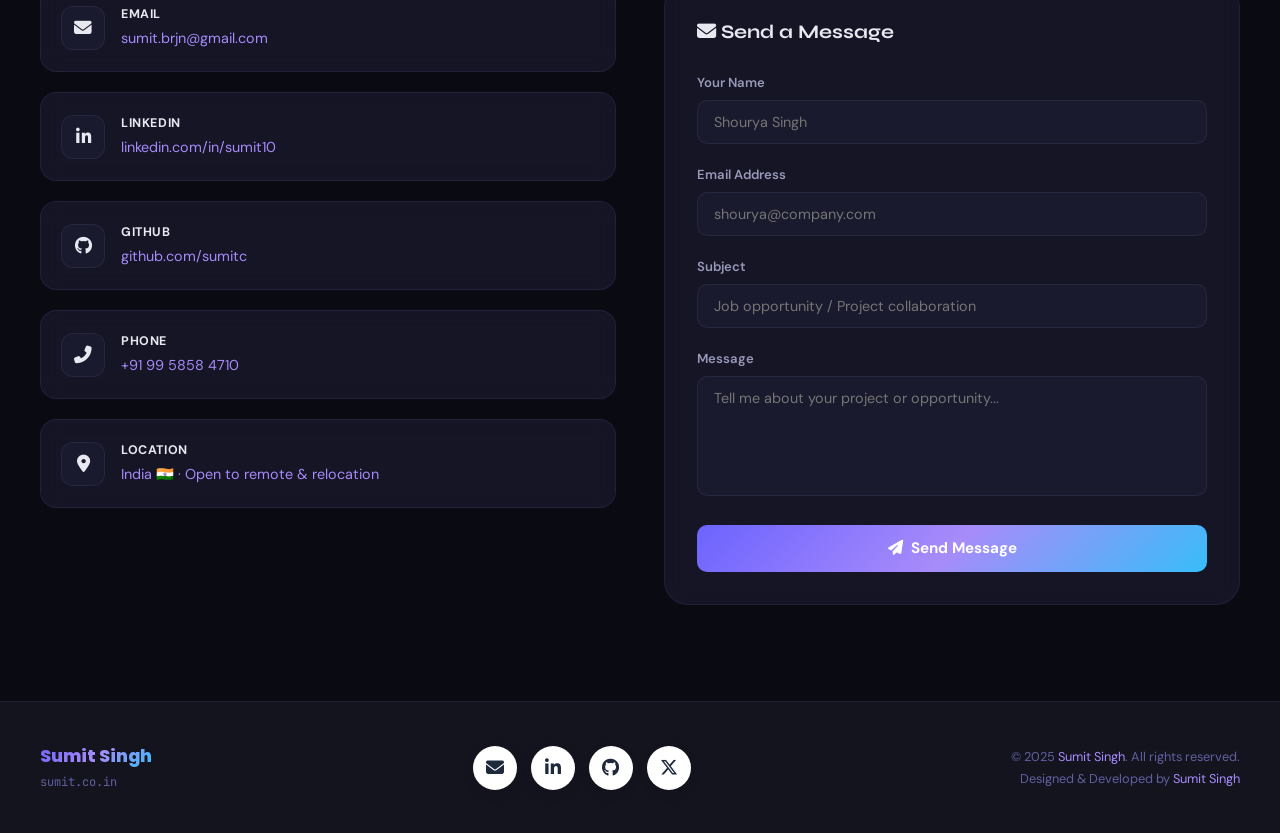
==== commit 78d63d6a: "Project added to project section" ====
--- a/index.html
+++ b/index.html
@@ -1,4 +1,3 @@
-<!-- index.html for sumit.co.in -->
 <!DOCTYPE html>
 <html lang="en" data-theme="dark">
 <head>
@@ -1091,28 +1090,6 @@
         </div>
       </div>
 
-      <div class="project-card reveal reveal-delay-1">
-        <div class="project-img">
-          <div class="project-img-bg"></div>
-          <img src='img/bloodwork.png' alt="Blood Work Analyzer dashboard" style="width: 100%; height: 100%;">
-        </div>
-        <div class="project-body">
-          <div class="project-tags">
-            <span class="project-tag">Python</span>
-            <span class="project-tag">Streamlit</span>
-            <span class="project-tag">LangChain</span>
-            <span class="project-tag">Gemini</span>
-            <span class="project-tag">GenAI</span>
-          </div>
-          <div class="project-title">Blood Work Analyzer</div>
-          <p class="project-desc">Paste a blood test report and Gemini (via LangChain) pulls out every parameter, flags each one High, Low or Normal against its reference range, writes a plain-English health summary and suggests an Indian diet plan. Built as a Streamlit app; for learning, not medical advice.</p>
-          <div class="project-actions">
-            <a class="project-btn project-btn-primary" style="text-decoration:none" href="https://github.com/sumitcoin/BloodWorkAnalyzer-AI#%EF%B8%8F-installation" target="_blank" rel="noopener"><i class="fas fa-terminal"></i> Run locally</a>
-            <a class="project-btn project-btn-outline" style="text-decoration:none" href="https://github.com/sumitcoin/BloodWorkAnalyzer-AI" target="_blank" rel="noopener"><i class="fab fa-github"></i> GitHub</a>
-          </div>
-        </div>
-      </div>
-
     </div>
 	<div class="section-header reveal">
 	<br/>
@@ -1428,7 +1405,7 @@
 <button class="back-top" id="backTop" onclick="window.scrollTo({top:0,behavior:'smooth'})" title="Back to top">↑</button>
 
 <script>
-	// --- Send Message to Sumit Singh---
+	// --- Send Message ---
 	
 	document.getElementById("contactForm").addEventListener("submit", function(e) {
 	  e.preventDefault();
@@ -1491,7 +1468,7 @@
   }, { threshold: 0.12 });
   revealEls.forEach(el => observer.observe(el));
 
-  // Also observe skill cards separately show
+  // Also observe skill cards separately
   document.querySelectorAll('.skill-card').forEach(el => observer.observe(el));
 
   // ─── Back to top ───
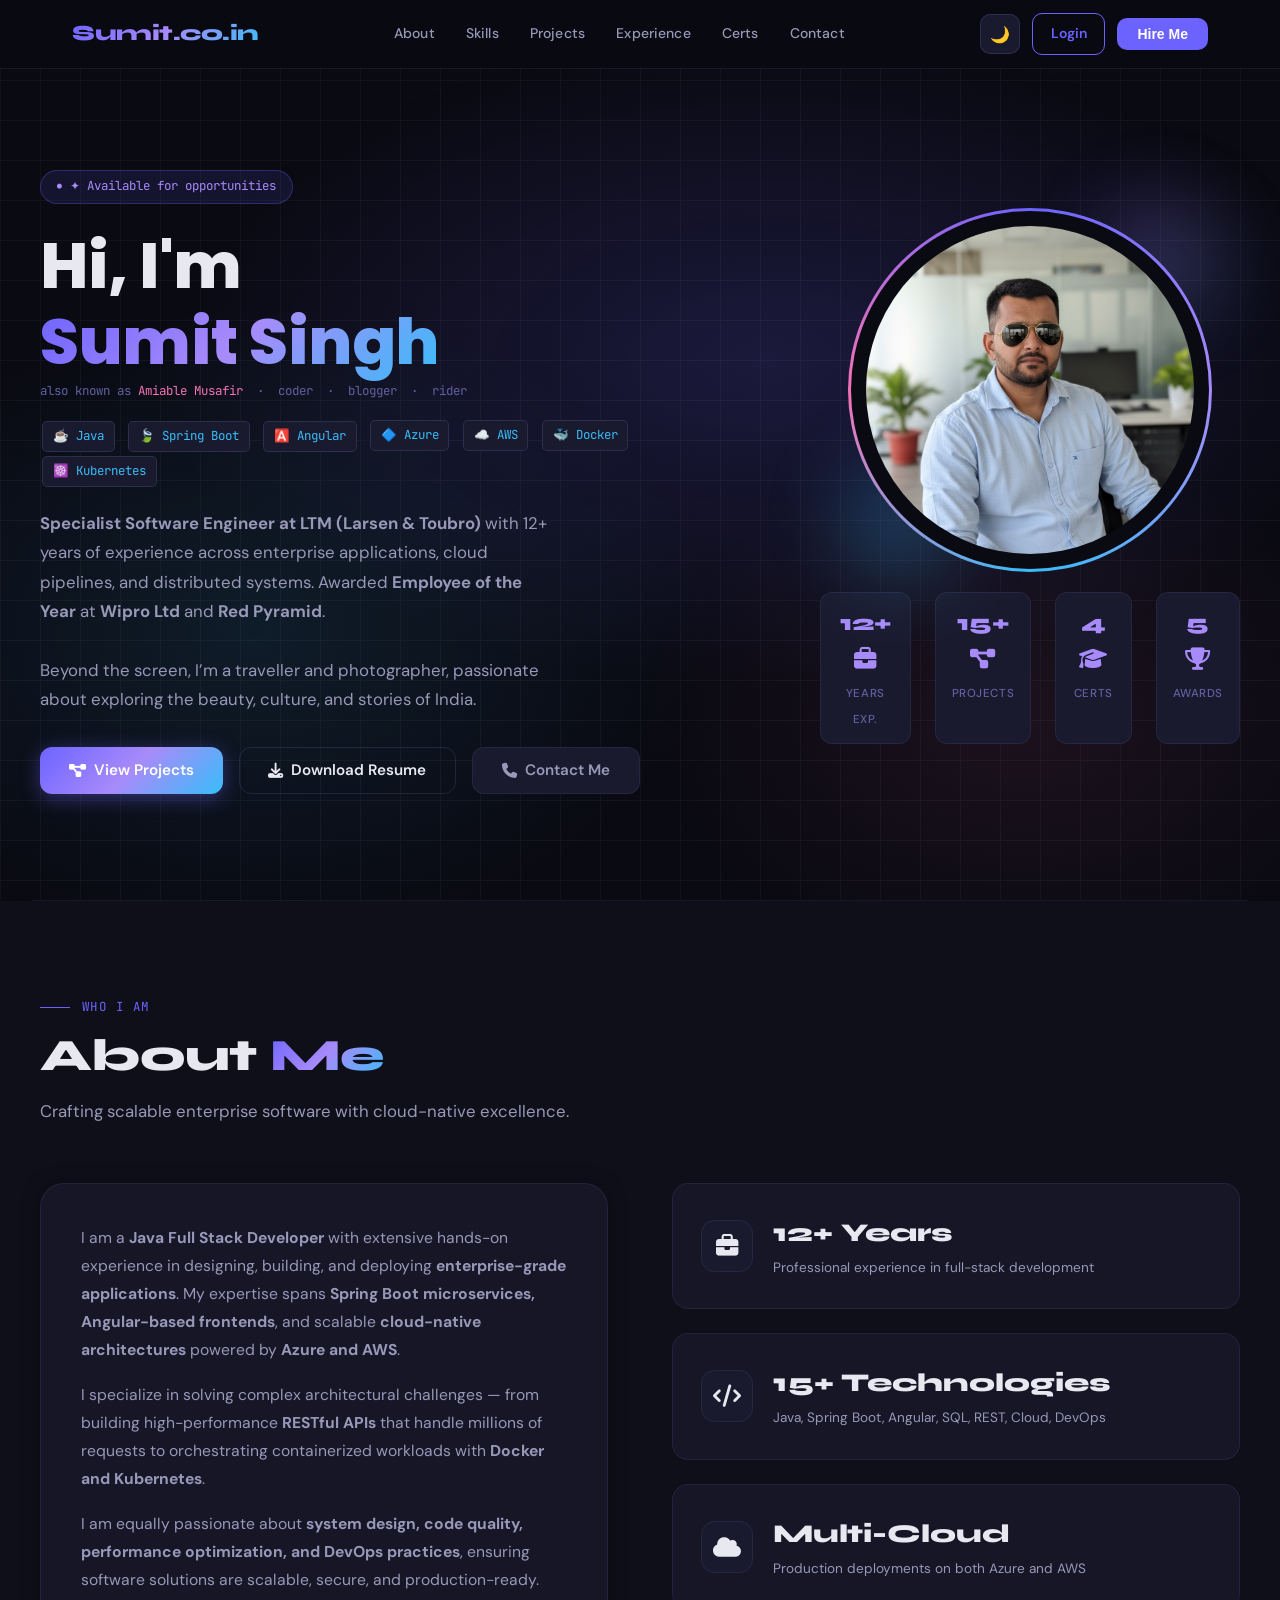
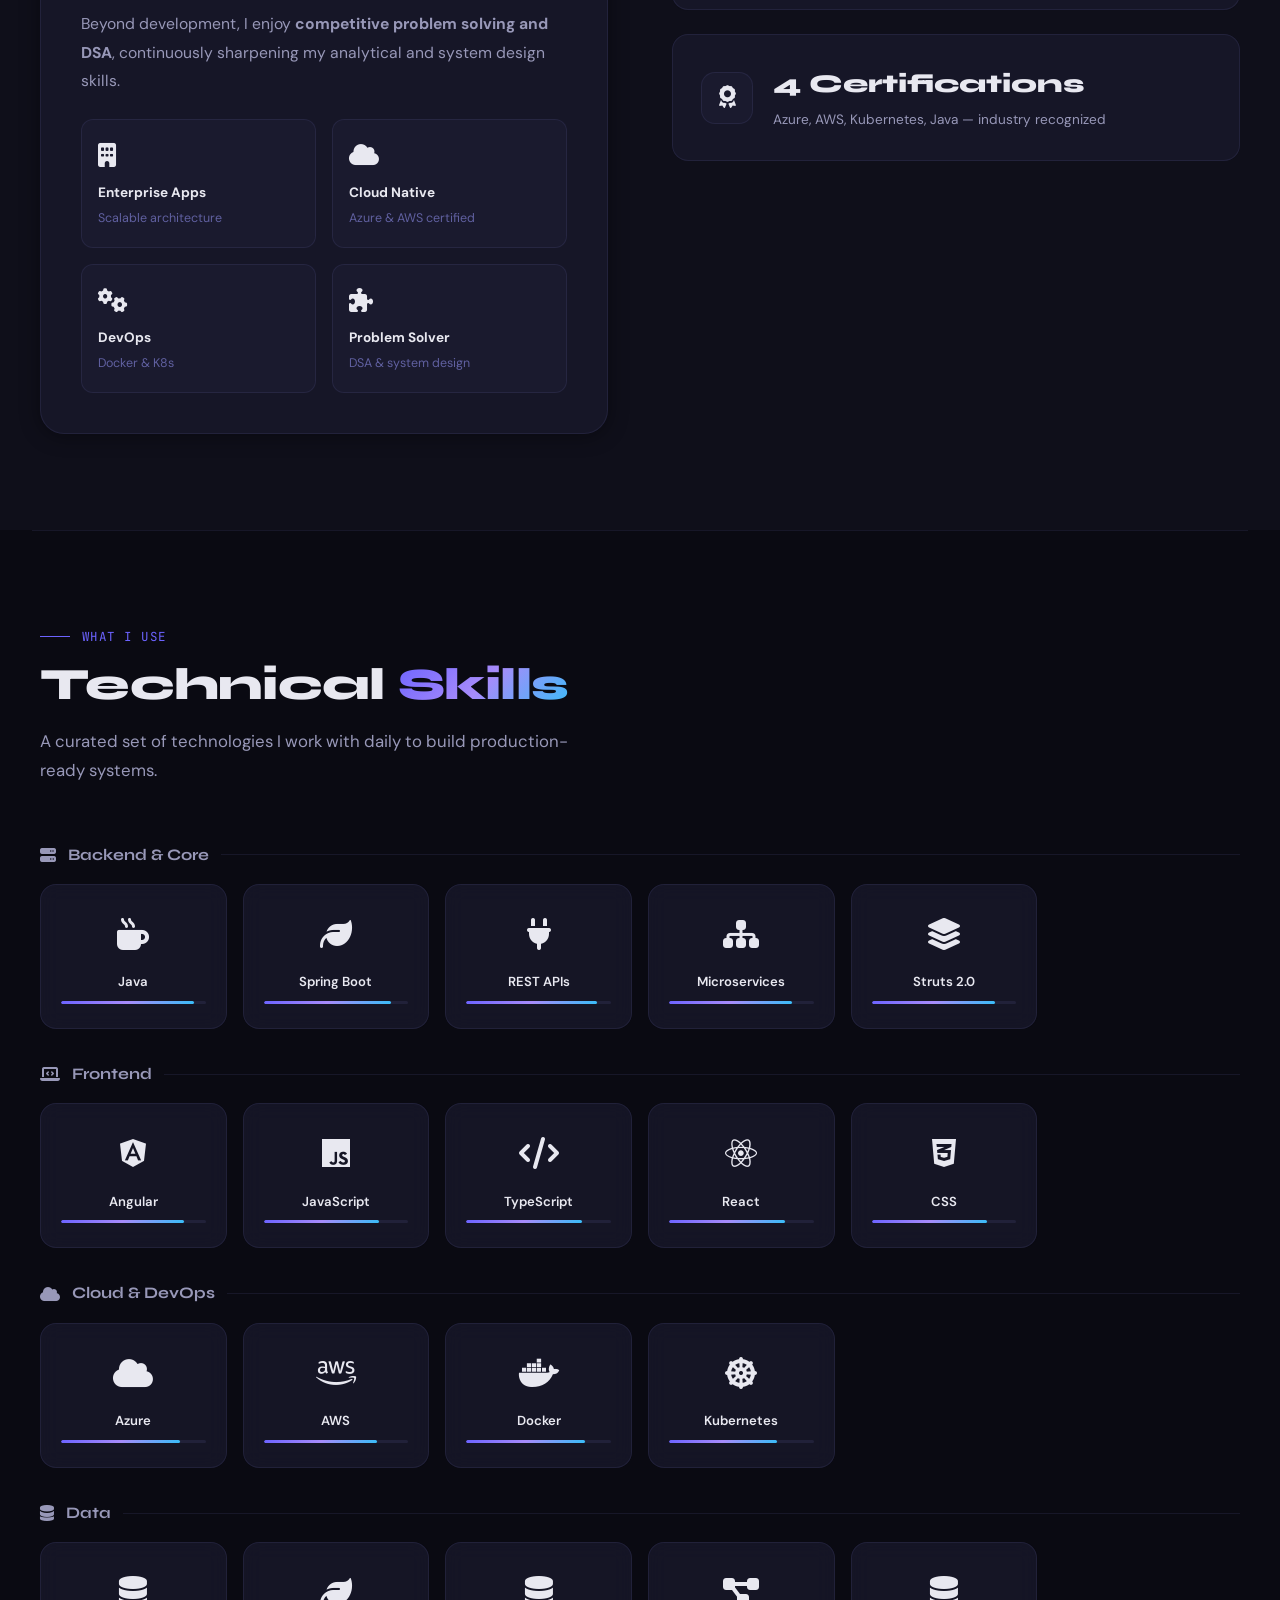
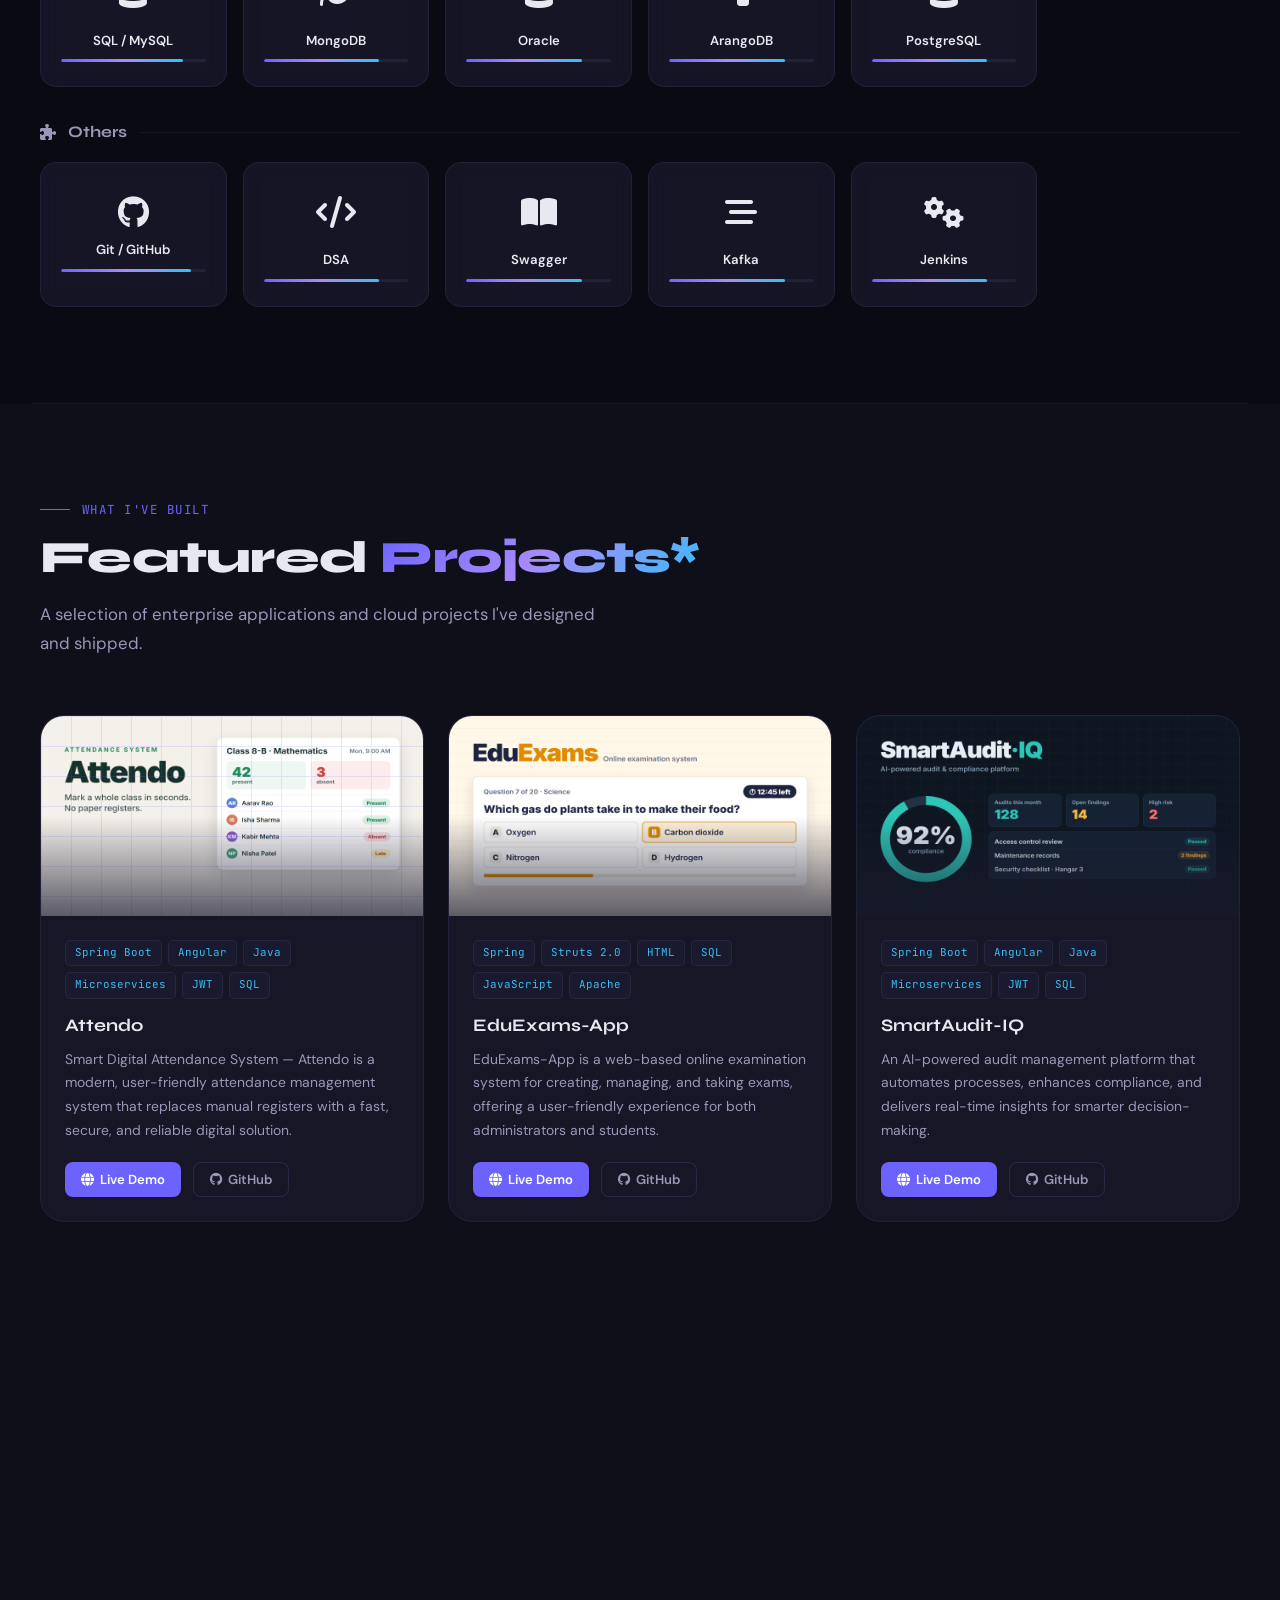
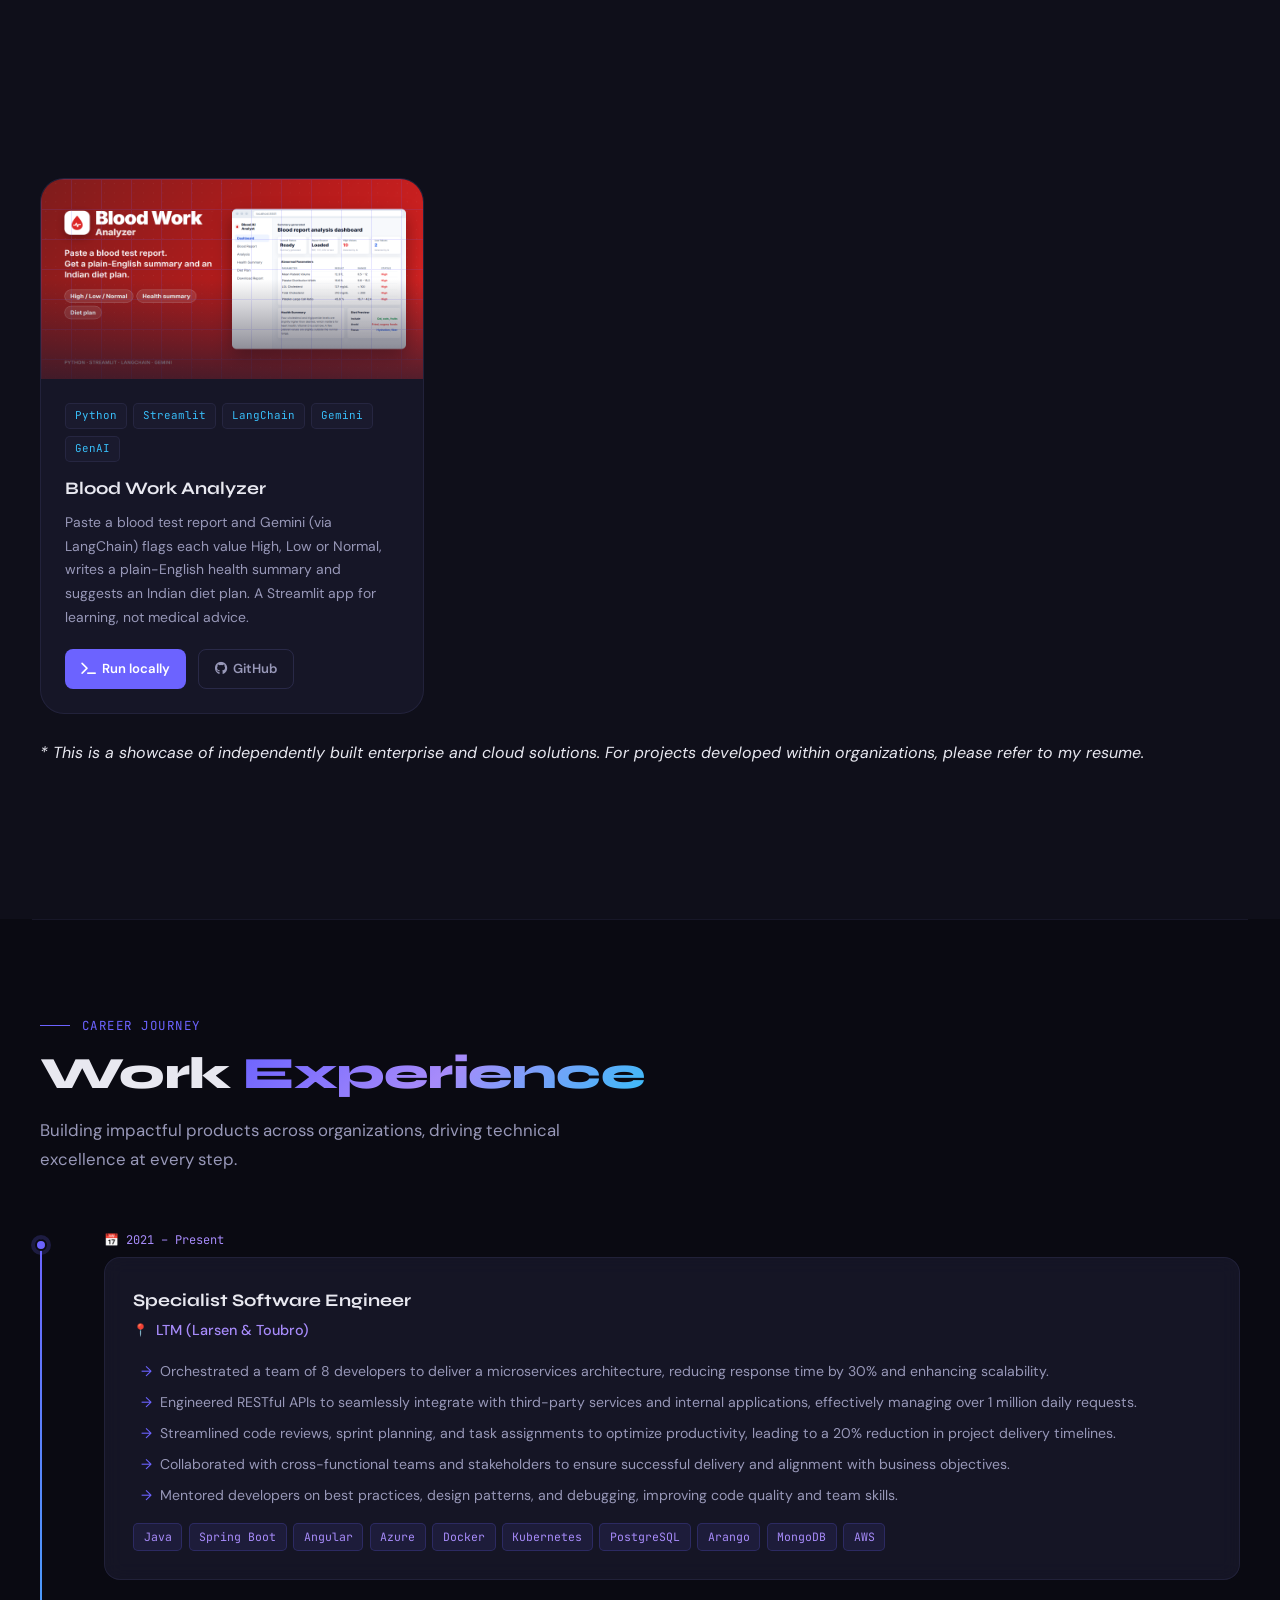
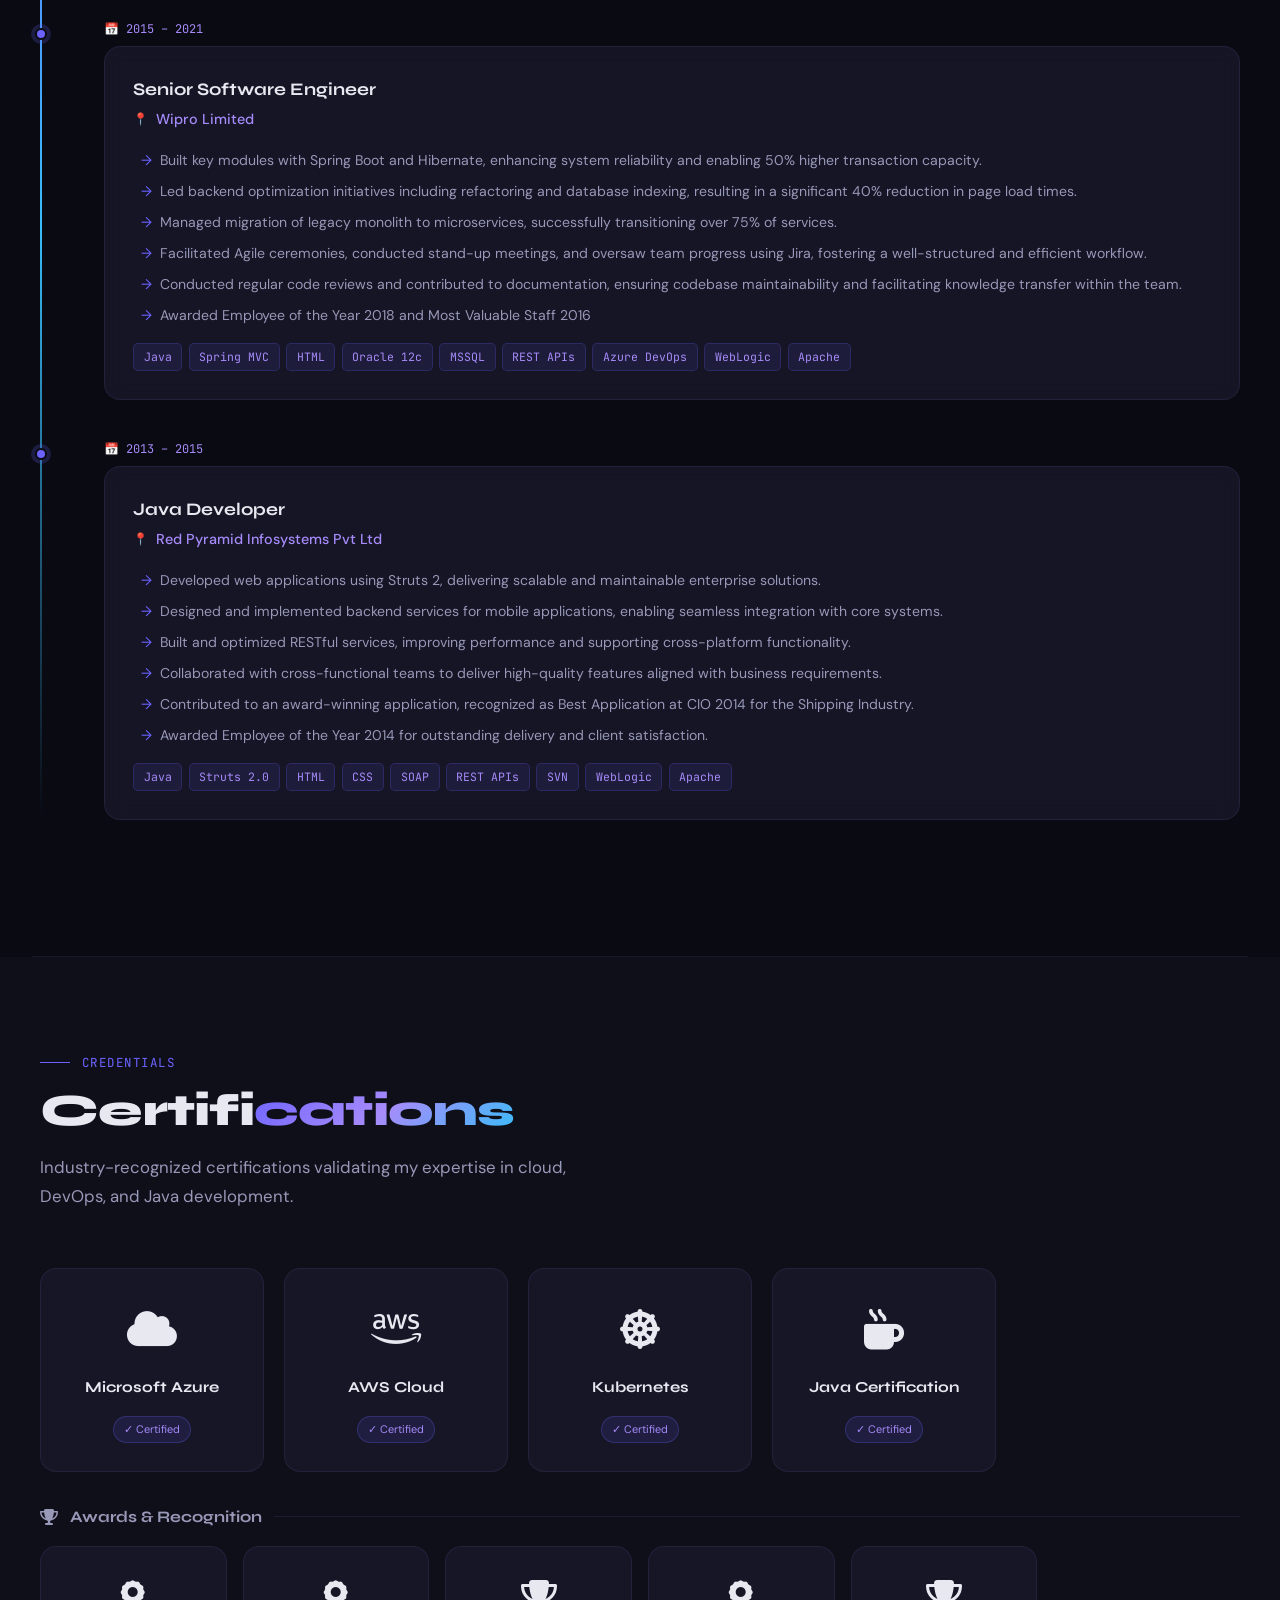
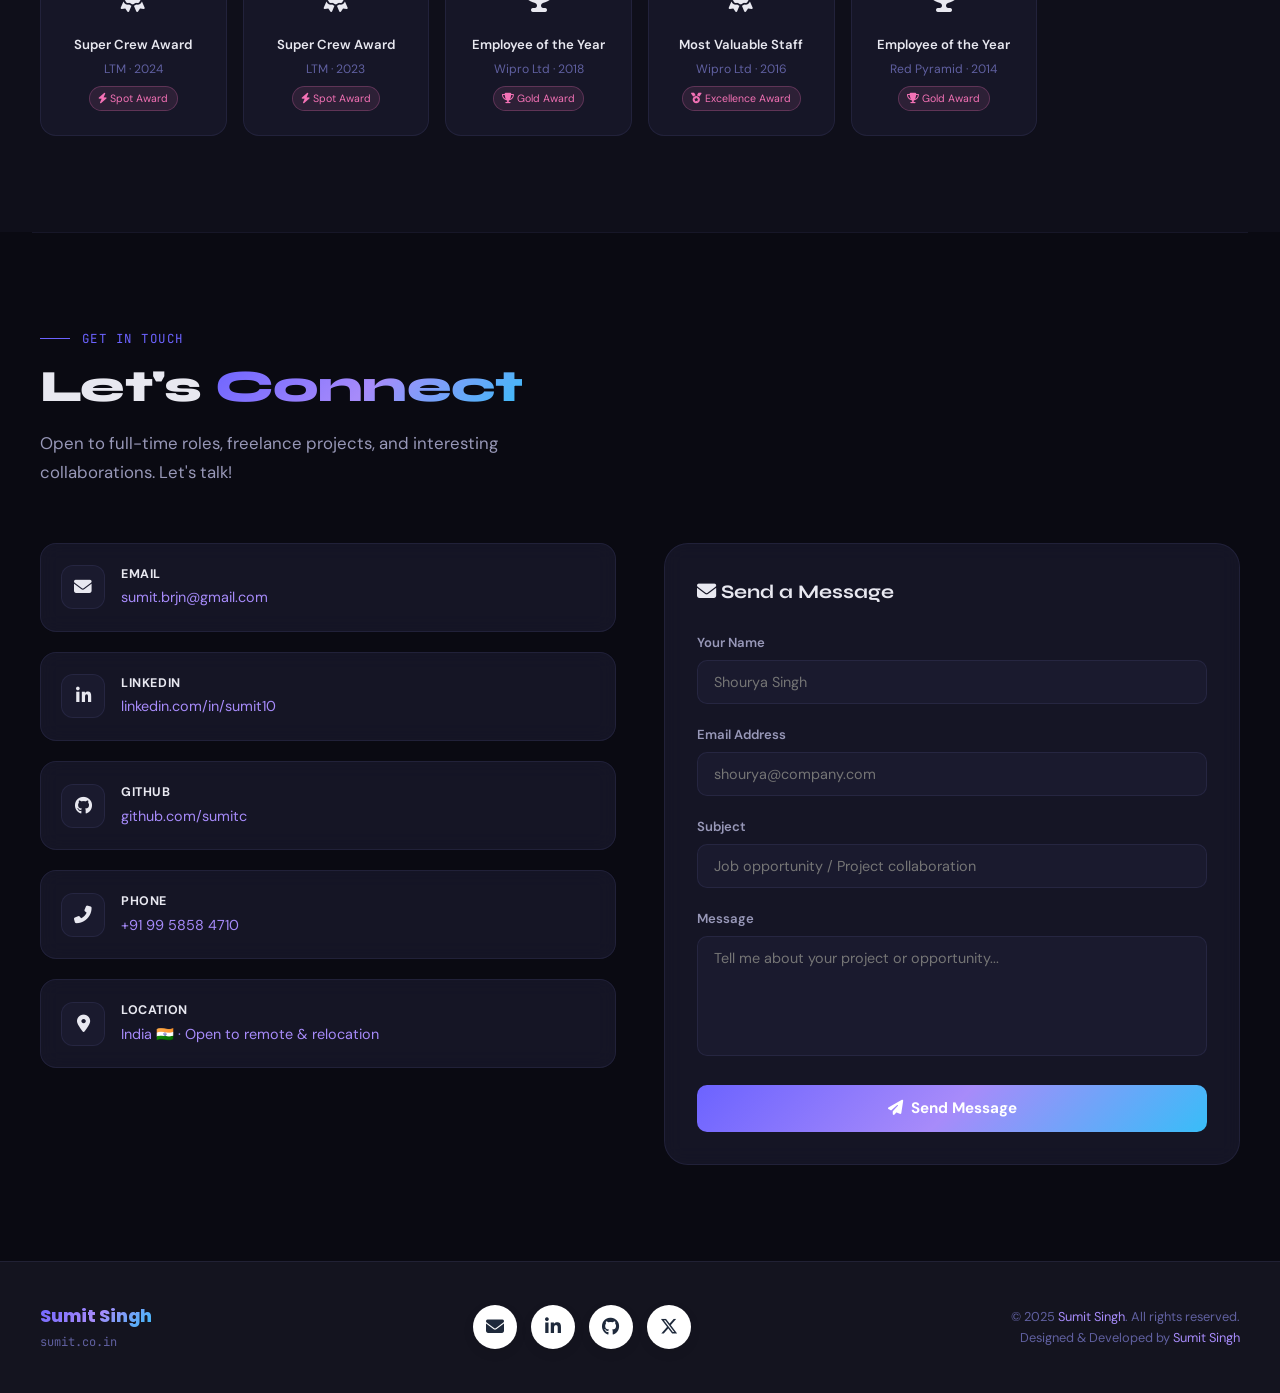
==== commit cec639a4: "Add Blood Work Analyzer project card back Co-Authored-By: Claude Opus 5.5 <noreply@anthropic.com>" ====
--- a/index.html
+++ b/index.html
@@ -1,3 +1,4 @@
+<!-- index.html for sumit.co.in -->
 <!DOCTYPE html>
 <html lang="en" data-theme="dark">
 <head>
@@ -1090,6 +1091,28 @@
         </div>
       </div>
 
+      <div class="project-card reveal reveal-delay-1">
+        <div class="project-img">
+          <div class="project-img-bg"></div>
+          <img src='img/bloodwork.png' alt="Blood Work Analyzer dashboard" style="width: 100%; height: 100%;">
+        </div>
+        <div class="project-body">
+          <div class="project-tags">
+            <span class="project-tag">Python</span>
+            <span class="project-tag">Streamlit</span>
+            <span class="project-tag">LangChain</span>
+            <span class="project-tag">Gemini</span>
+            <span class="project-tag">GenAI</span>
+          </div>
+          <div class="project-title">Blood Work Analyzer</div>
+          <p class="project-desc">Paste a blood test report and Gemini (via LangChain) flags each value High, Low or Normal, writes a plain-English health summary and suggests an Indian diet plan. A Streamlit app for learning, not medical advice.</p>
+          <div class="project-actions">
+            <a class="project-btn project-btn-primary" style="text-decoration:none" href="https://github.com/sumitcoin/BloodWorkAnalyzer-AI#%EF%B8%8F-installation" target="_blank" rel="noopener"><i class="fas fa-terminal"></i> Run locally</a>
+            <a class="project-btn project-btn-outline" style="text-decoration:none" href="https://github.com/sumitcoin/BloodWorkAnalyzer-AI" target="_blank" rel="noopener"><i class="fab fa-github"></i> GitHub</a>
+          </div>
+        </div>
+      </div>
+
     </div>
 	<div class="section-header reveal">
 	<br/>
@@ -1405,7 +1428,7 @@
 <button class="back-top" id="backTop" onclick="window.scrollTo({top:0,behavior:'smooth'})" title="Back to top">↑</button>
 
 <script>
-	// --- Send Message ---
+	// --- Send Message to Sumit Singh---
 	
 	document.getElementById("contactForm").addEventListener("submit", function(e) {
 	  e.preventDefault();
@@ -1468,7 +1491,7 @@
   }, { threshold: 0.12 });
   revealEls.forEach(el => observer.observe(el));
 
-  // Also observe skill cards separately
+  // Also observe skill cards separately show
   document.querySelectorAll('.skill-card').forEach(el => observer.observe(el));
 
   // ─── Back to top ───
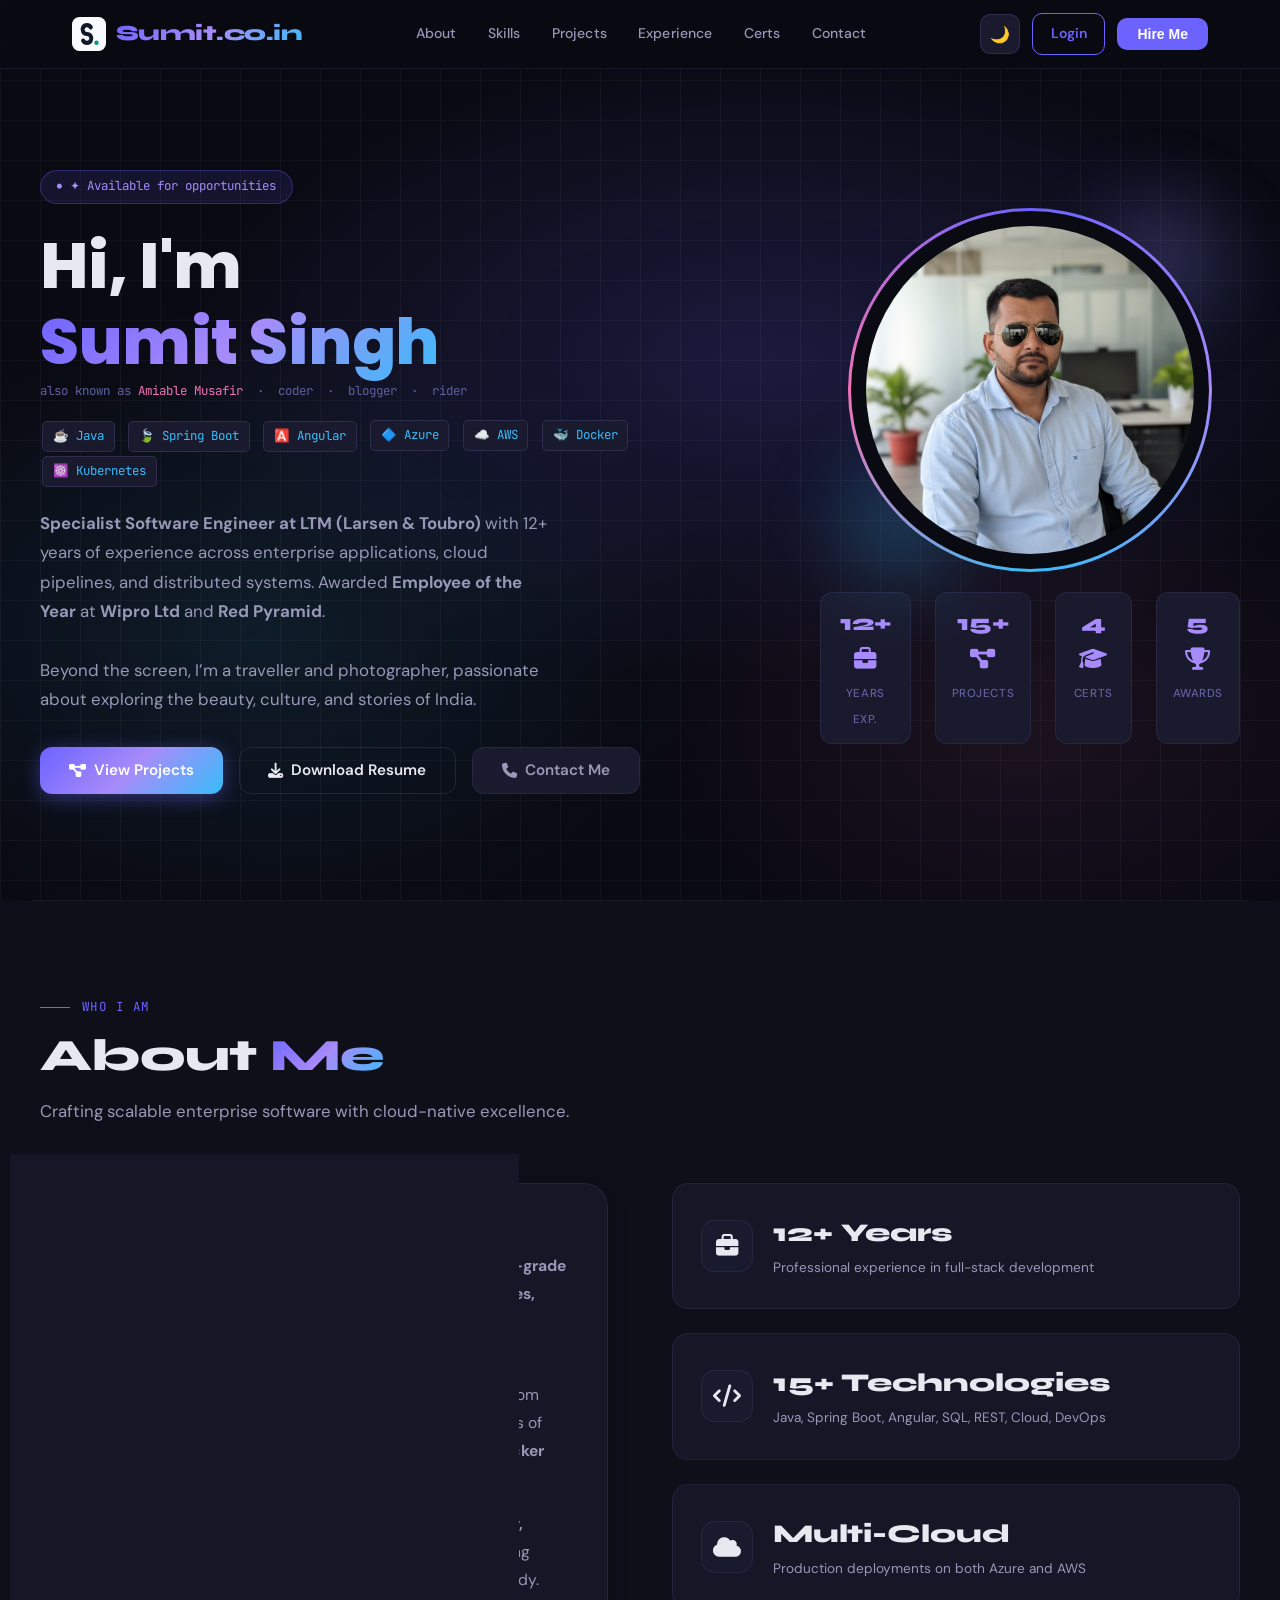
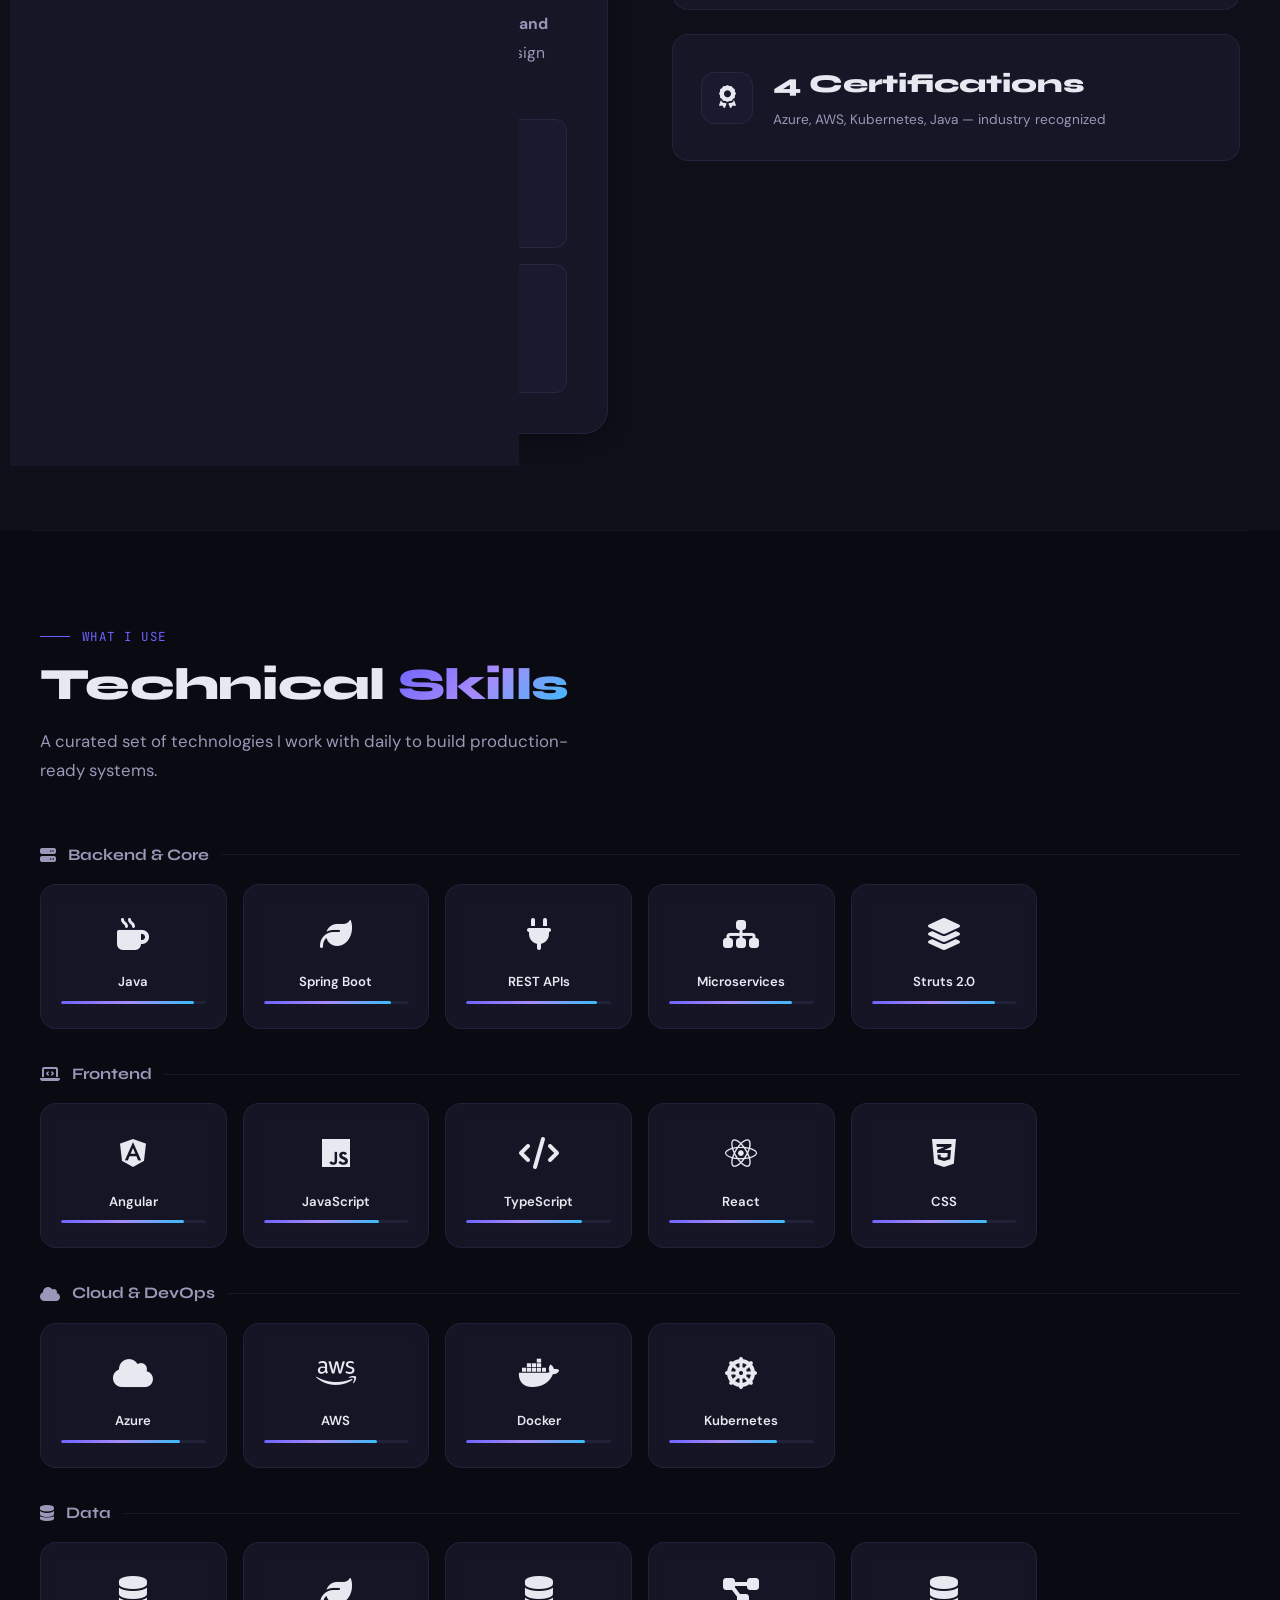
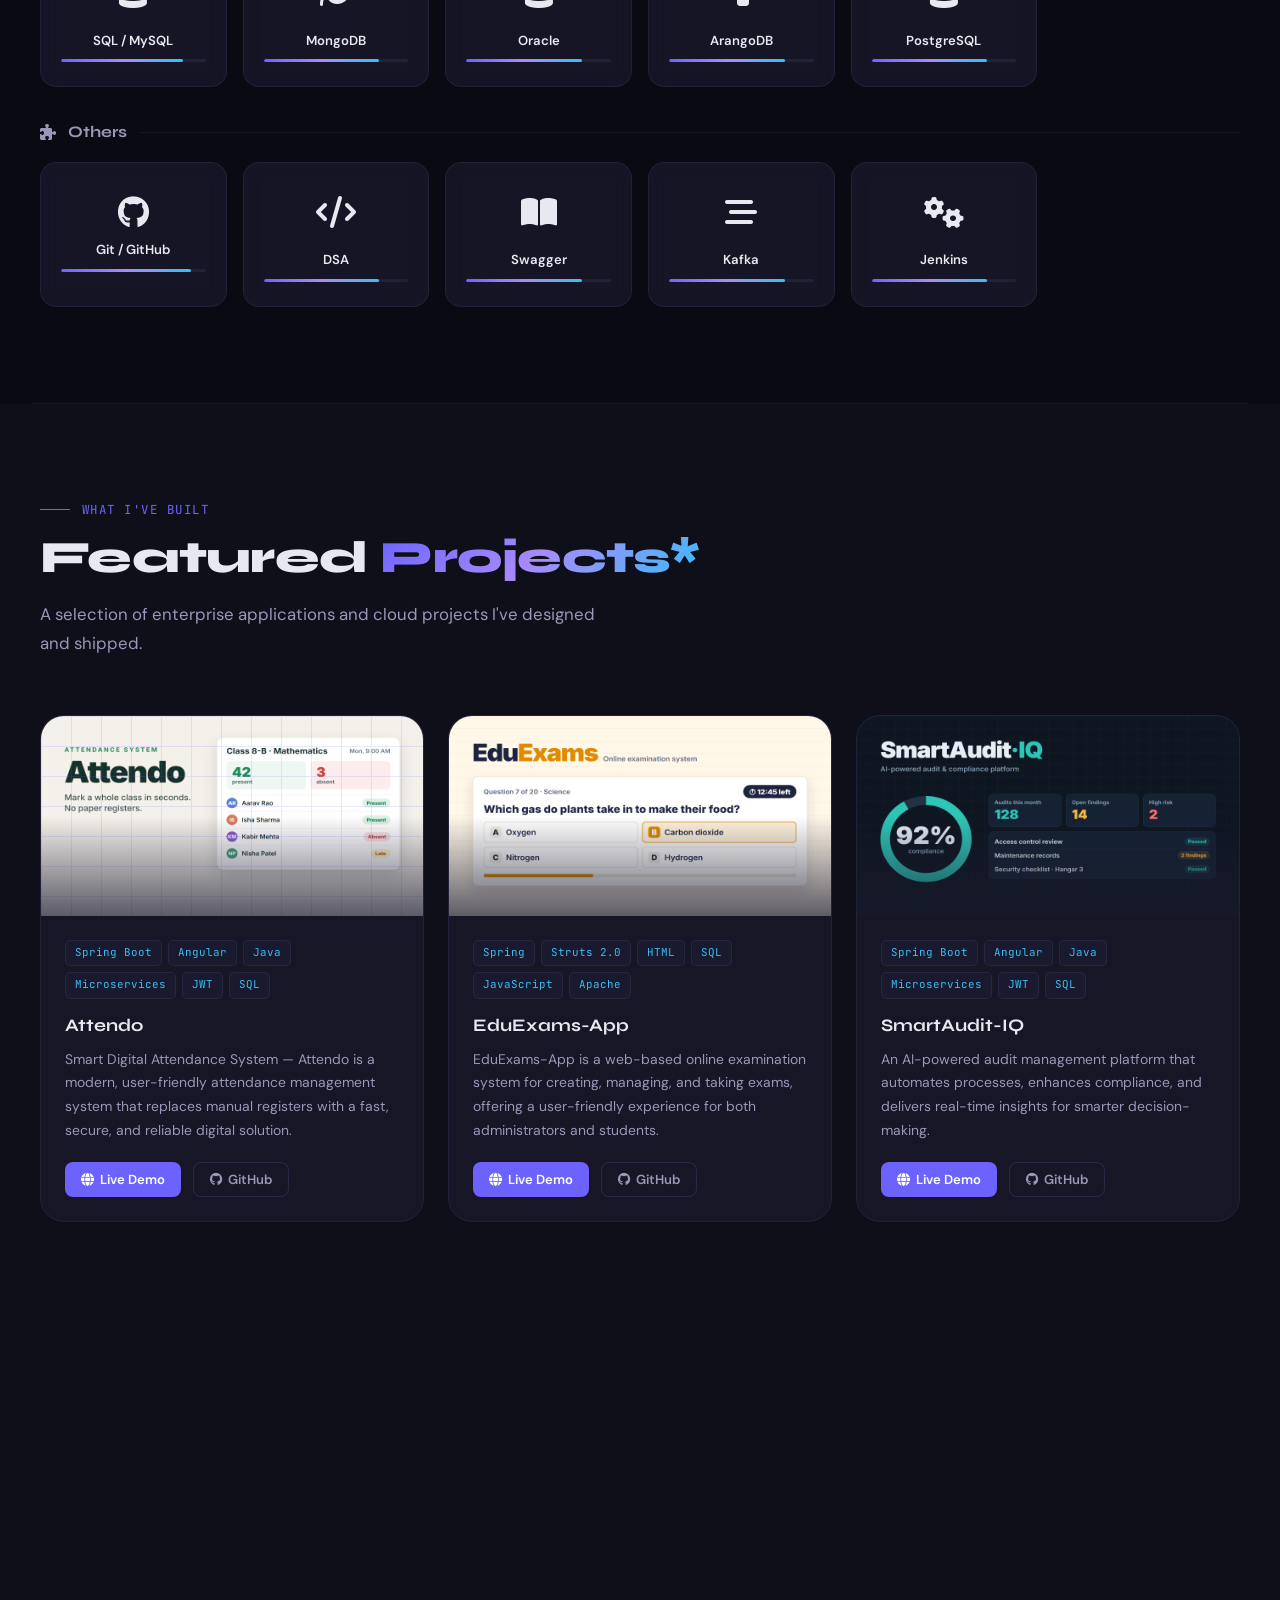
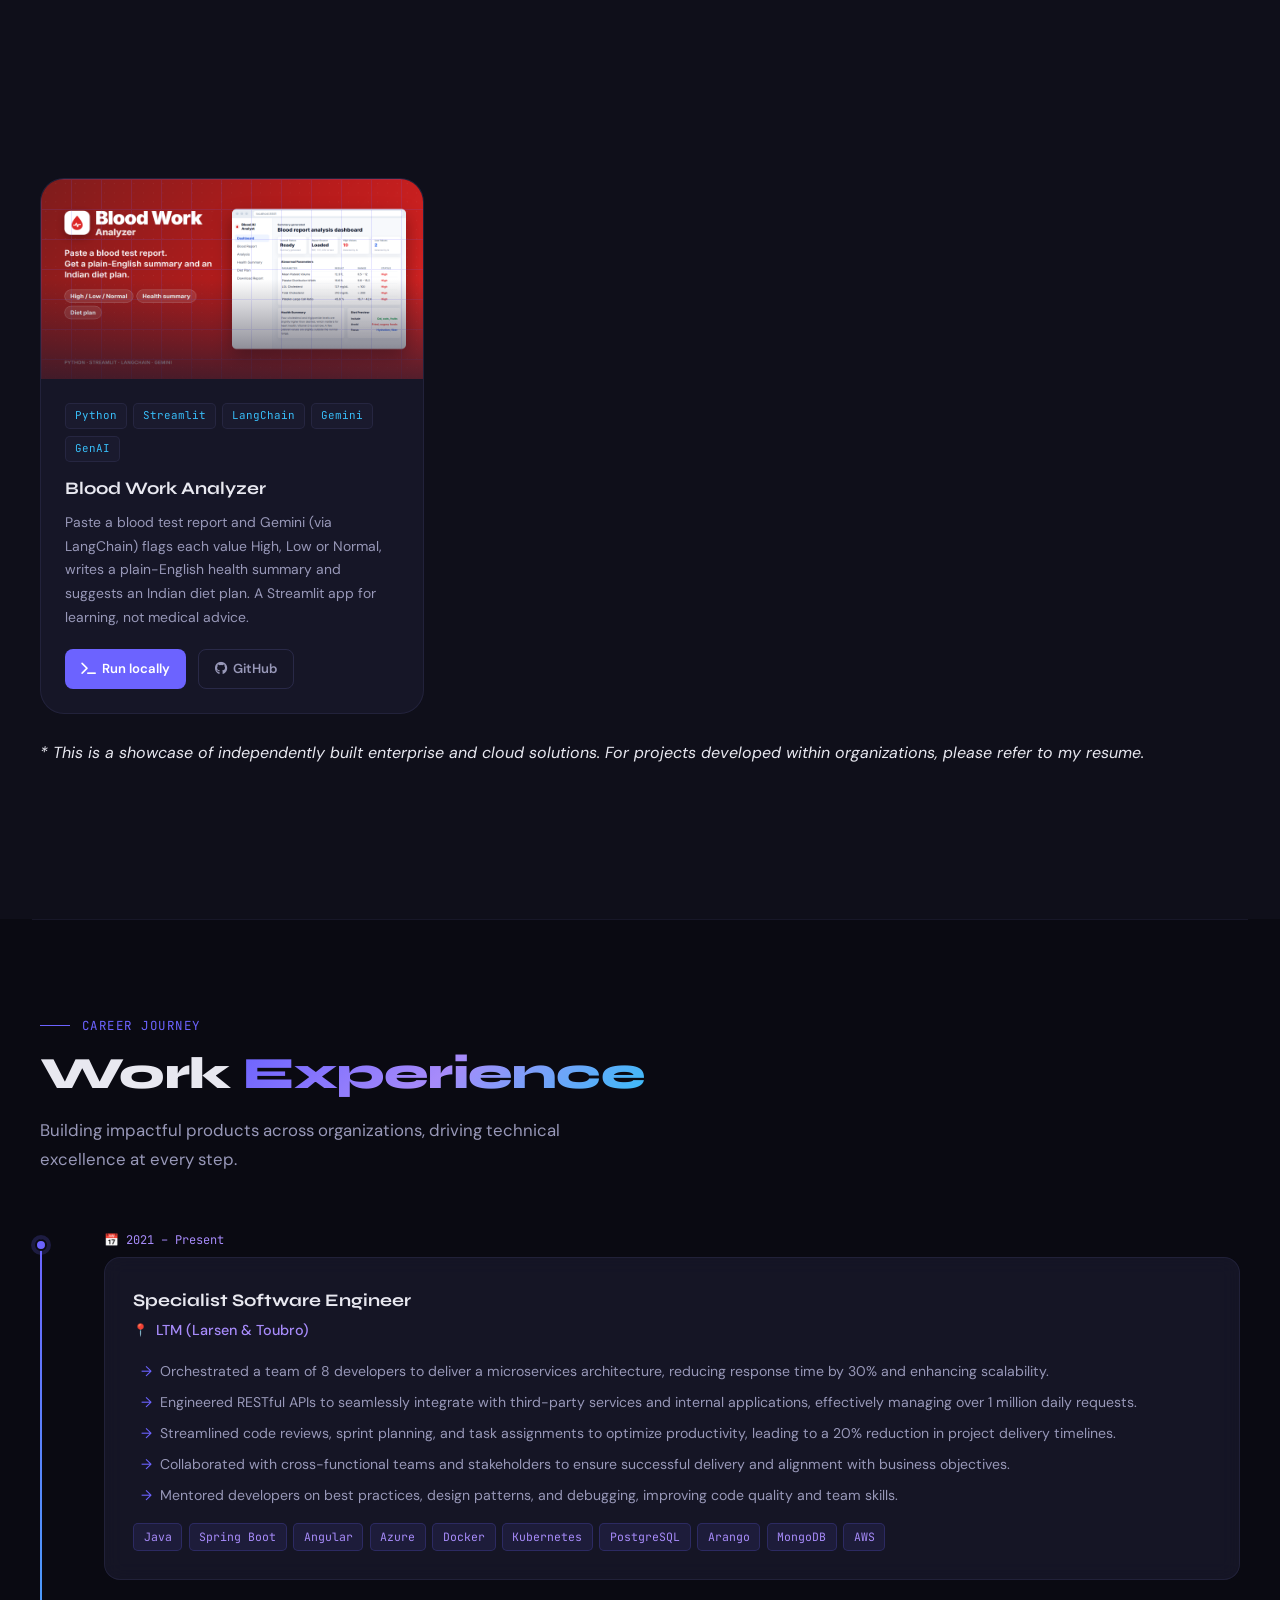
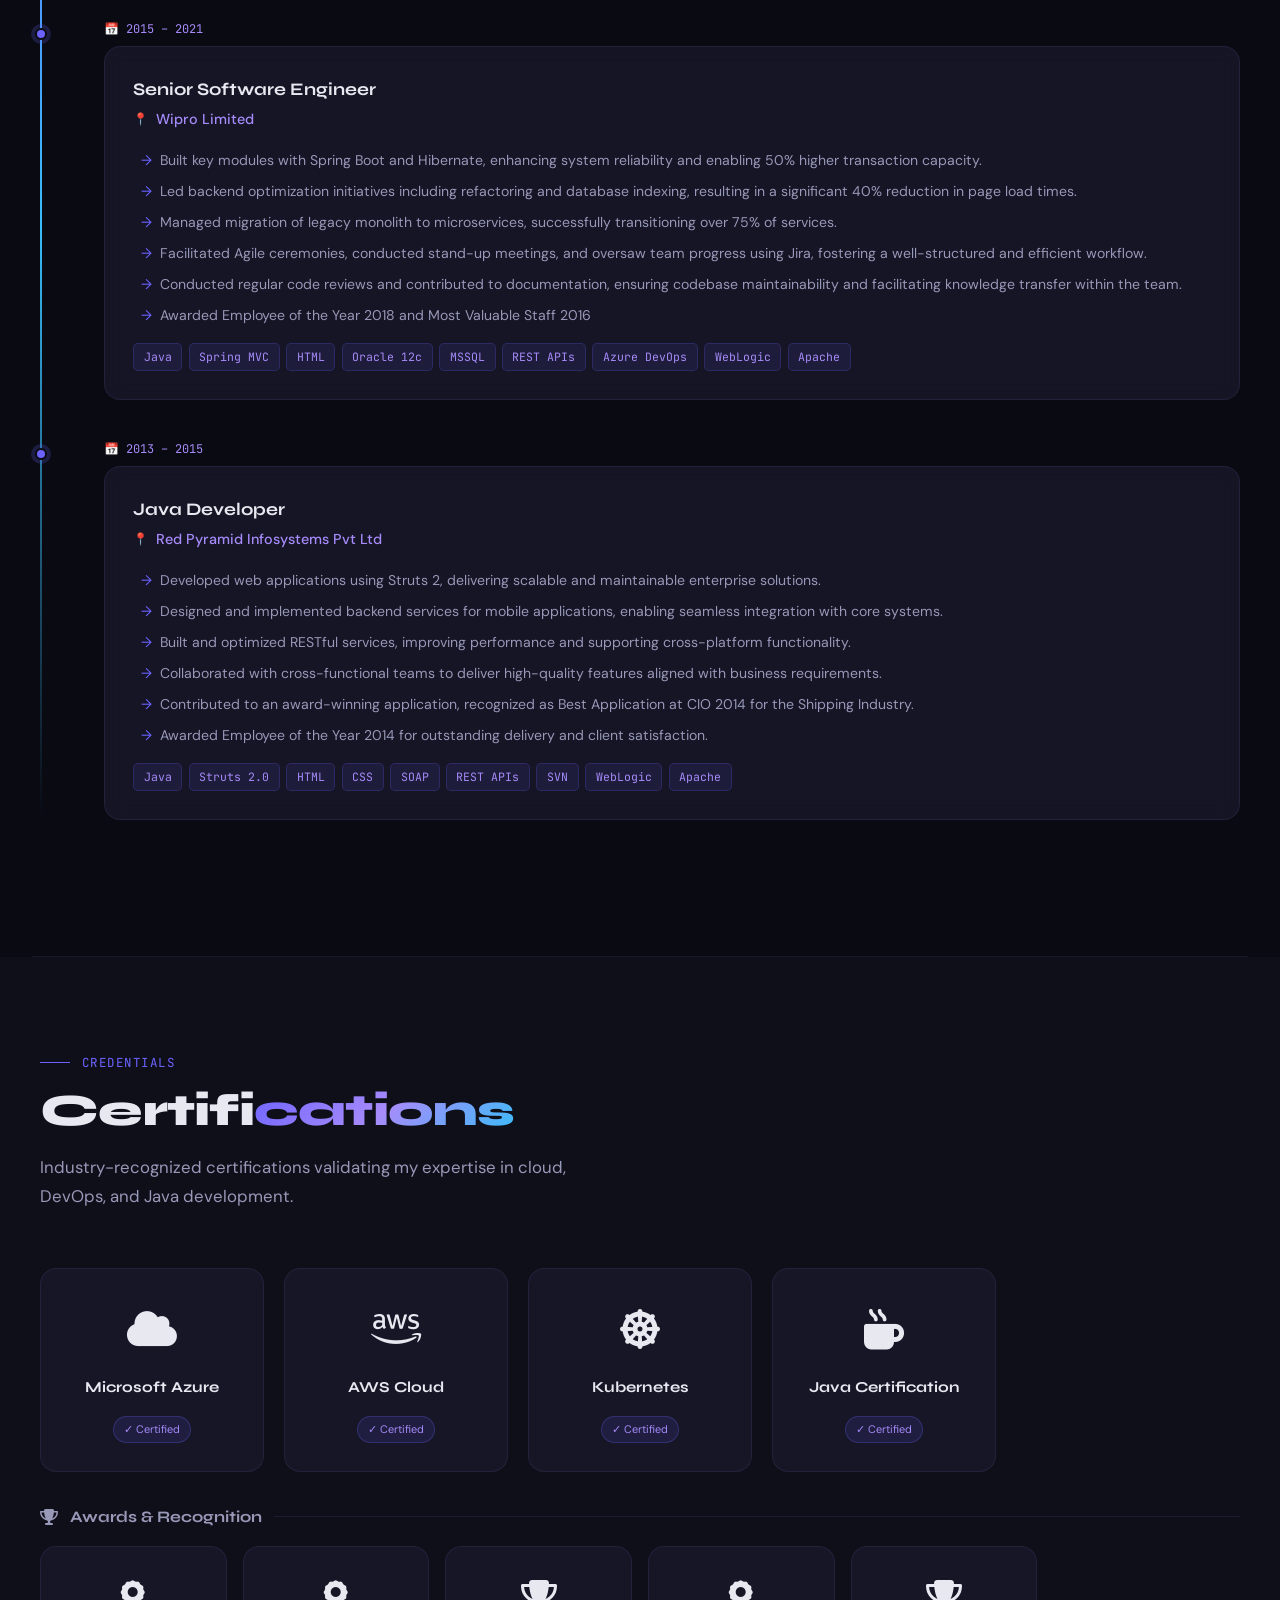
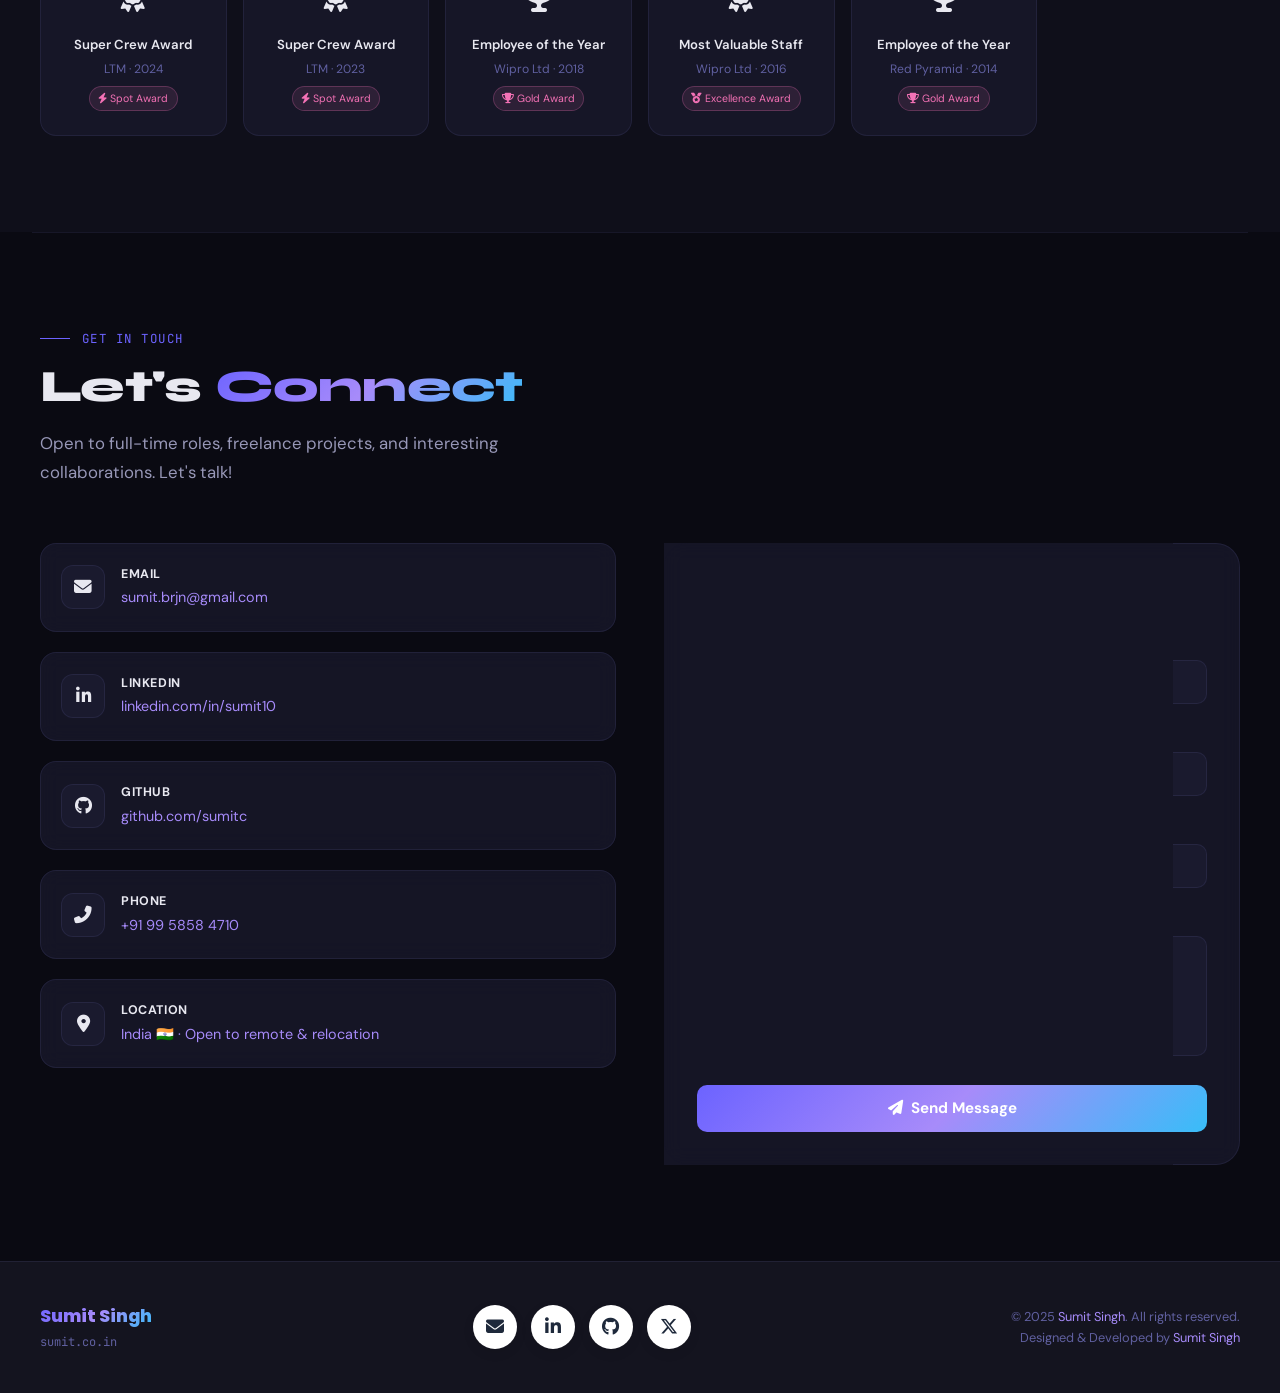
==== commit a7c0960f: "Add S. logo, favicon and app icons to the site Adds the new sumit.co.in monogram (light and dark ver" ====
--- a/index.html
+++ b/index.html
@@ -13,6 +13,12 @@
   <meta property="og:description" content="Passionate software developer building scalable enterprise applications, cloud solutions, and modern web interfaces." />
   <meta property="og:url" content="https://sumit.co.in" />
   <link rel="canonical" href="https://sumit.co.in" />
+  <link rel="icon" href="/favicon.ico" sizes="any" />
+  <link rel="icon" href="/logo/sumit-logo-on-light.svg" type="image/svg+xml" />
+  <link rel="apple-touch-icon" href="/logo/sumit-logo-on-light-180.png" />
+  <link rel="manifest" href="/site.webmanifest" />
+  <meta name="theme-color" content="#0a0a12" />
+  <meta property="og:image" content="https://sumit.co.in/logo/sumit-logo-on-light-512.png" />
   <link rel="preconnect" href="https://fonts.googleapis.com" />
   <link rel="preconnect" href="https://fonts.gstatic.com" crossorigin />
   <link href="https://fonts.googleapis.com/css2?family=Syne:wght@400;500;600;700;800&family=DM+Sans:ital,opsz,wght@0,9..40,300;0,9..40,400;0,9..40,500;1,9..40,300&family=JetBrains+Mono:wght@400;500&display=swap" rel="stylesheet" />
@@ -101,6 +107,11 @@
       background: var(--grad1); -webkit-background-clip: text; -webkit-text-fill-color: transparent;
       letter-spacing: -0.5px;
     }
+    .nav-brand { display: flex; align-items: center; gap: 0.6rem; text-decoration: none; }
+    .nav-brand img { width: 34px; height: 34px; display: block; }
+    .nav-brand .logo-on-light { display: none; }
+    [data-theme="light"] .nav-brand .logo-on-light { display: block; }
+    [data-theme="light"] .nav-brand .logo-on-dark { display: none; }
     .nav-links { display: flex; gap: 0.25rem; align-items: center; }
     .nav-links a {
       font-size: 0.875rem; font-weight: 500; padding: 0.5rem 0.85rem;
@@ -628,7 +639,11 @@
 <!-- NAV -->
 <nav id="navbar">
   <div class="nav-inner">
-    <div class="nav-logo">Sumit.co.in</div>
+    <a class="nav-brand" href="/" aria-label="sumit.co.in home">
+      <img class="logo-on-dark" src="/logo/sumit-logo-on-dark.svg" alt="" width="34" height="34" />
+      <img class="logo-on-light" src="/logo/sumit-logo-on-light.svg" alt="" width="34" height="34" />
+      <div class="nav-logo">Sumit.co.in</div>
+    </a>
     <div class="nav-links">
       <a href="#about">About</a>
       <a href="#skills">Skills</a>
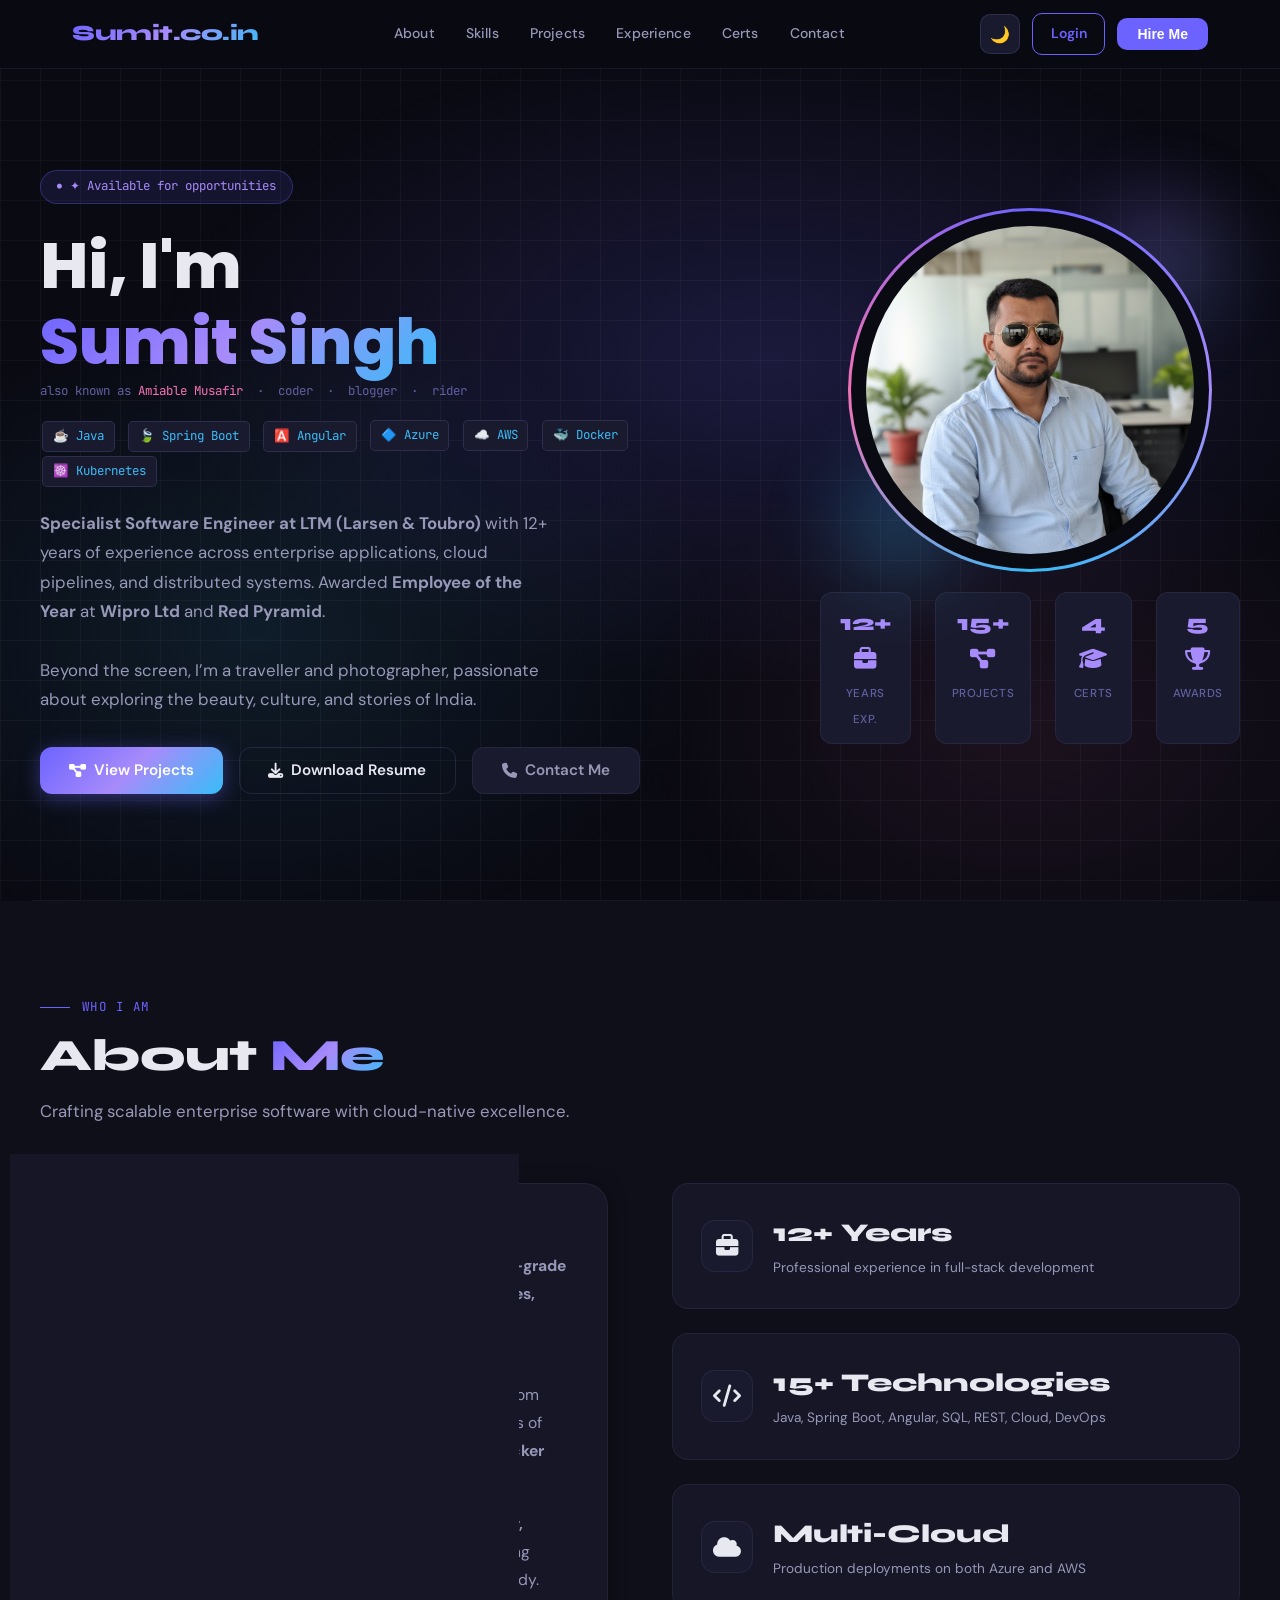
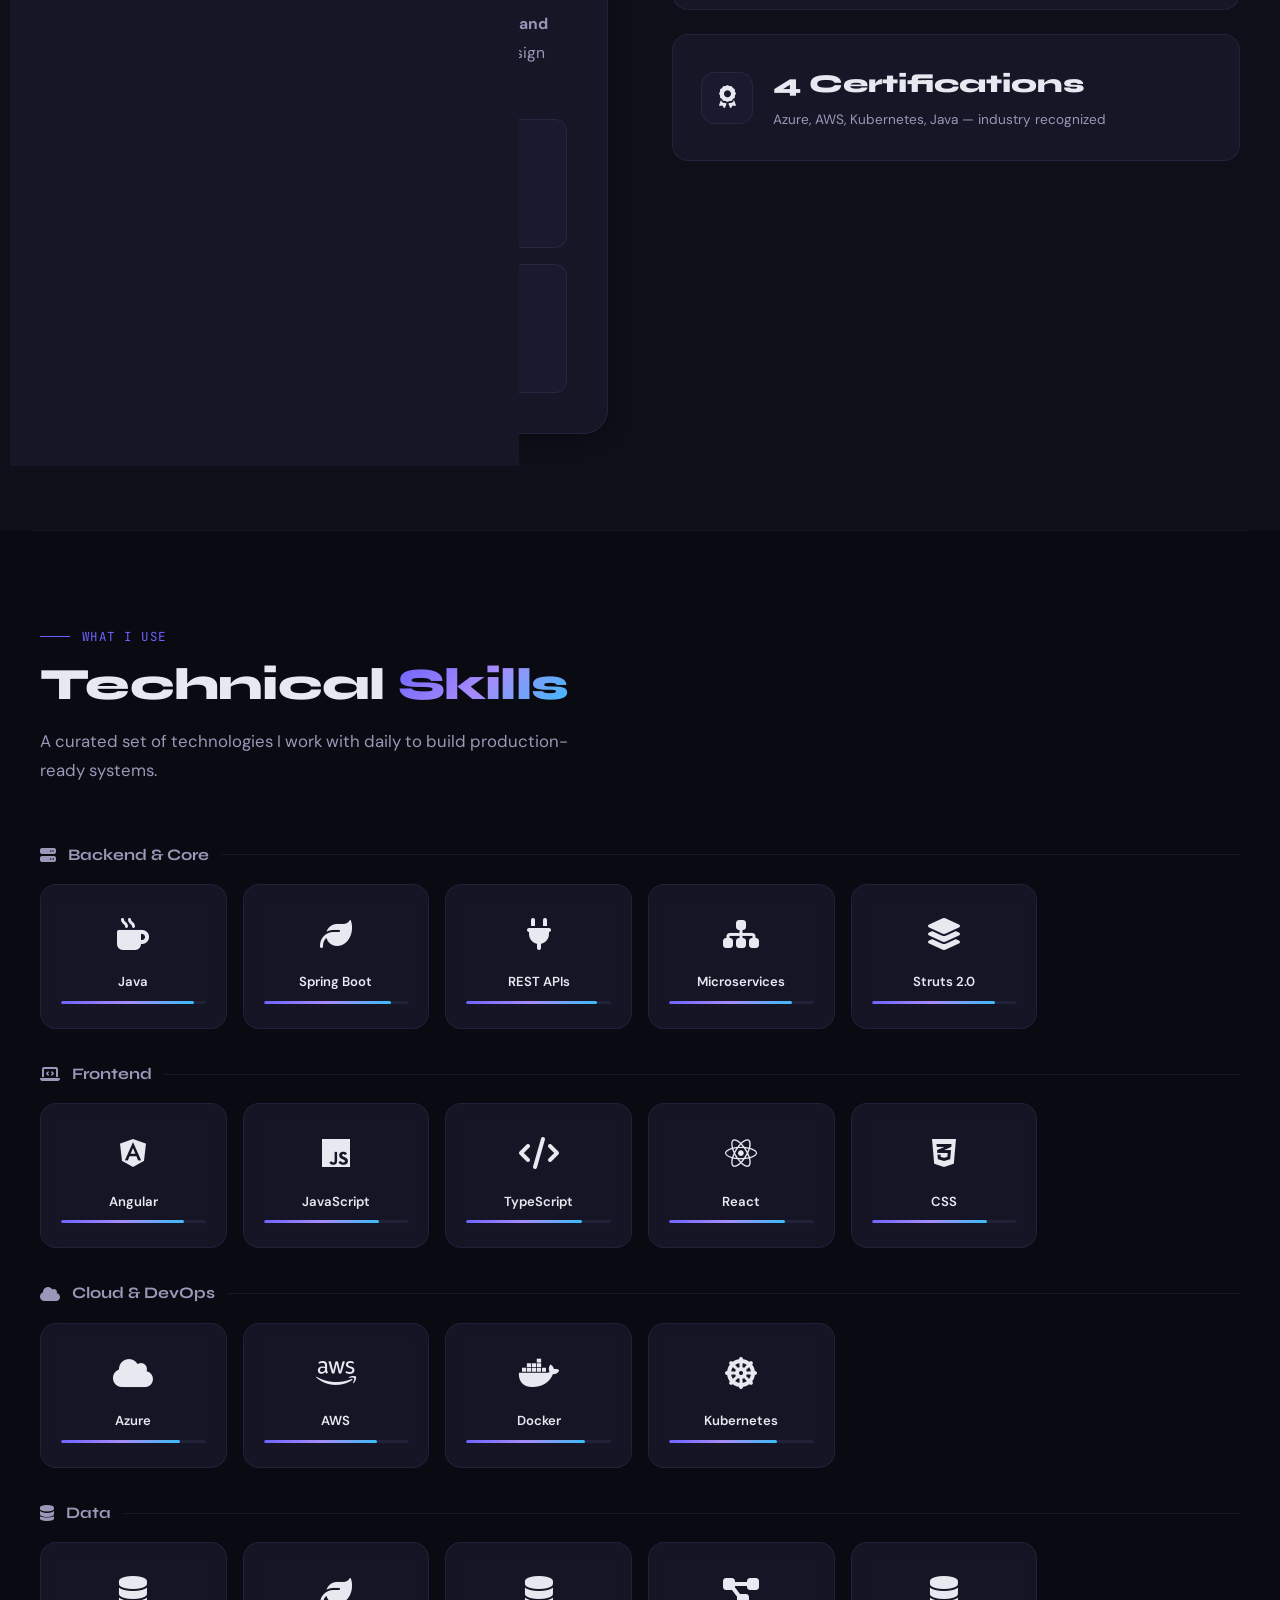
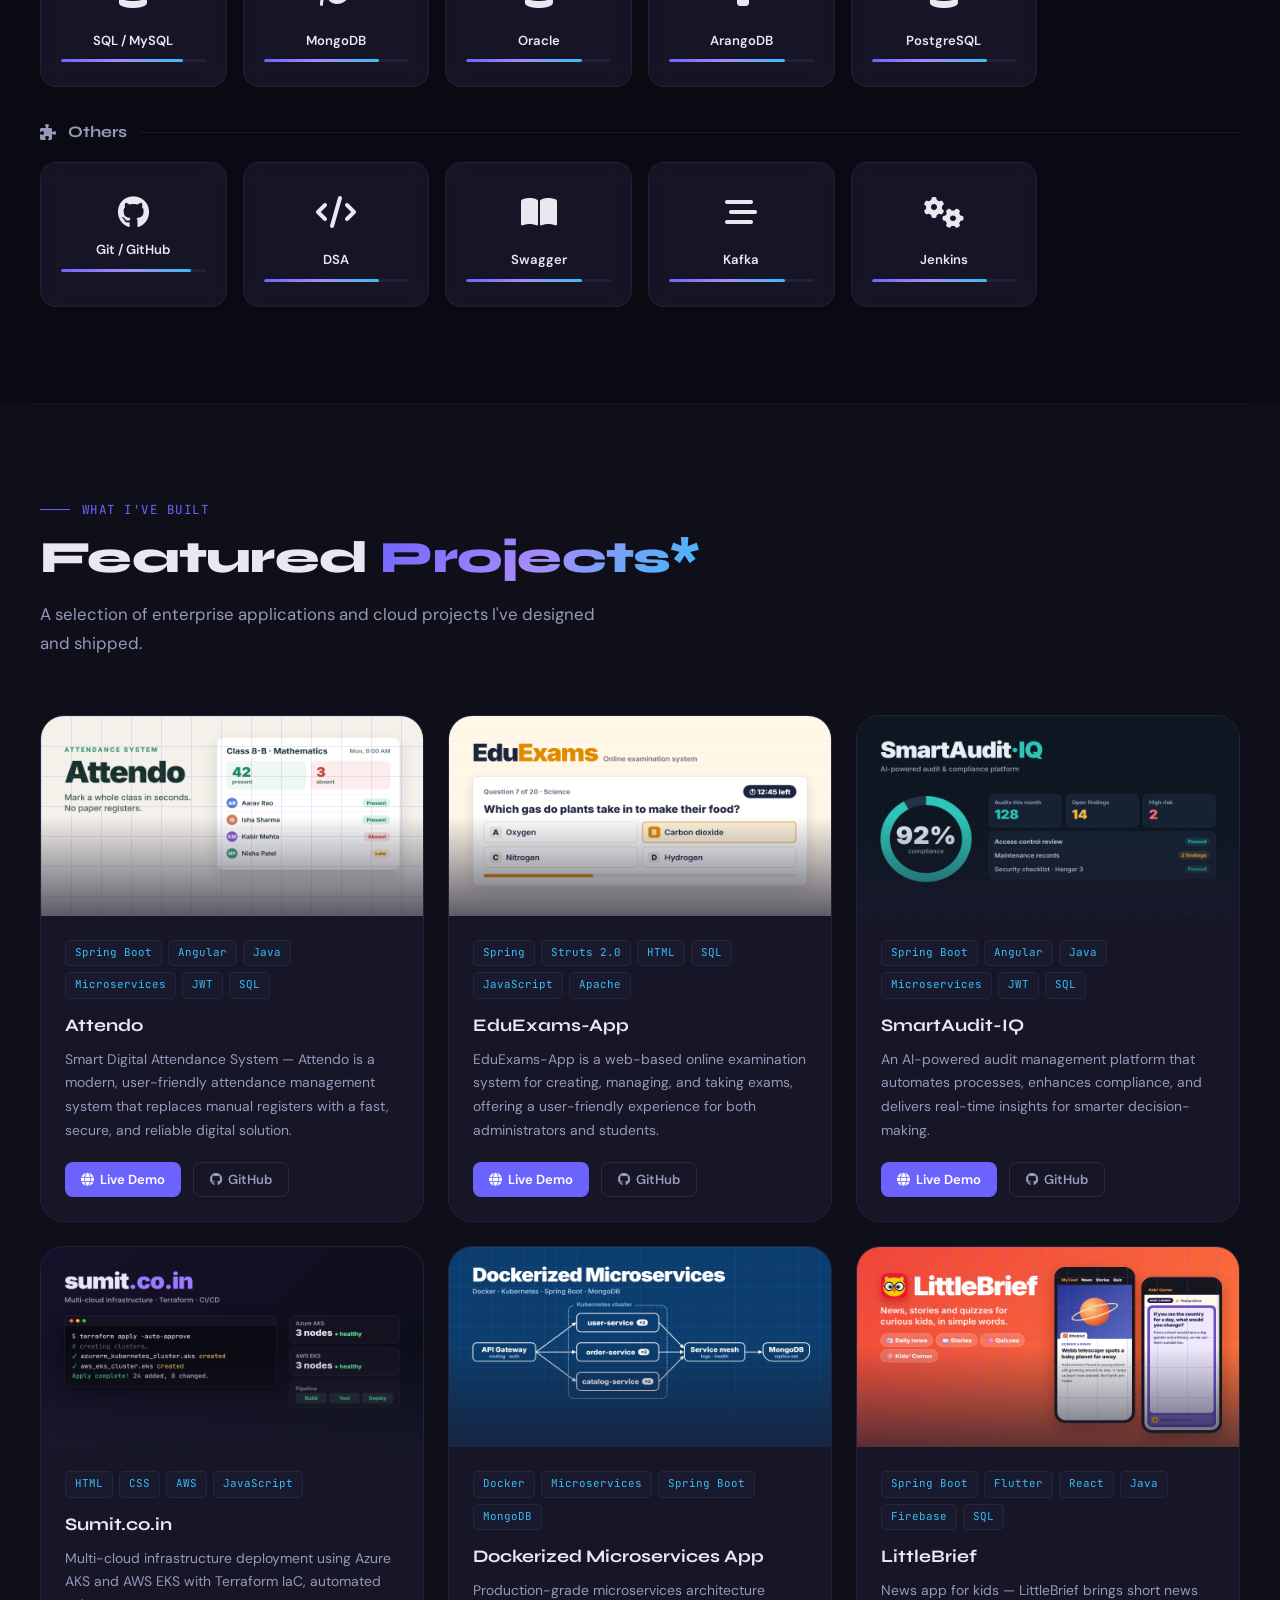
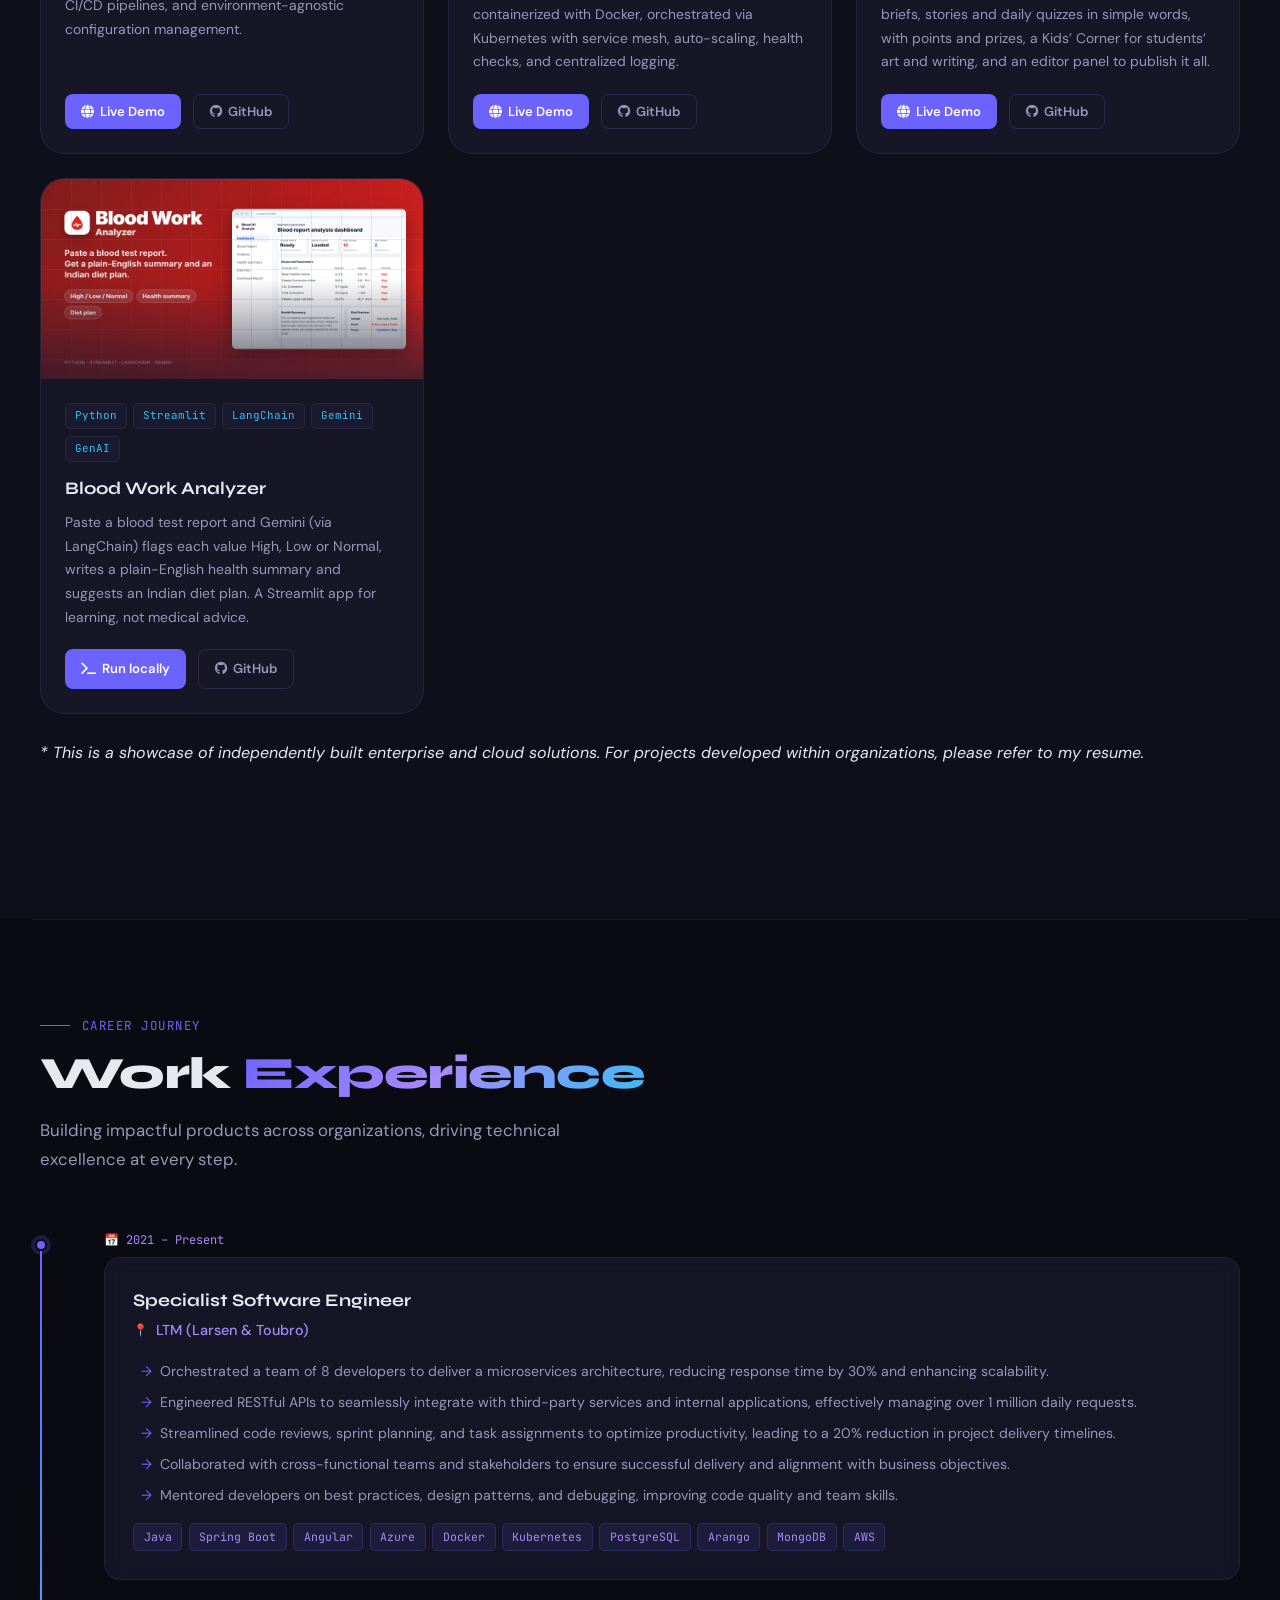
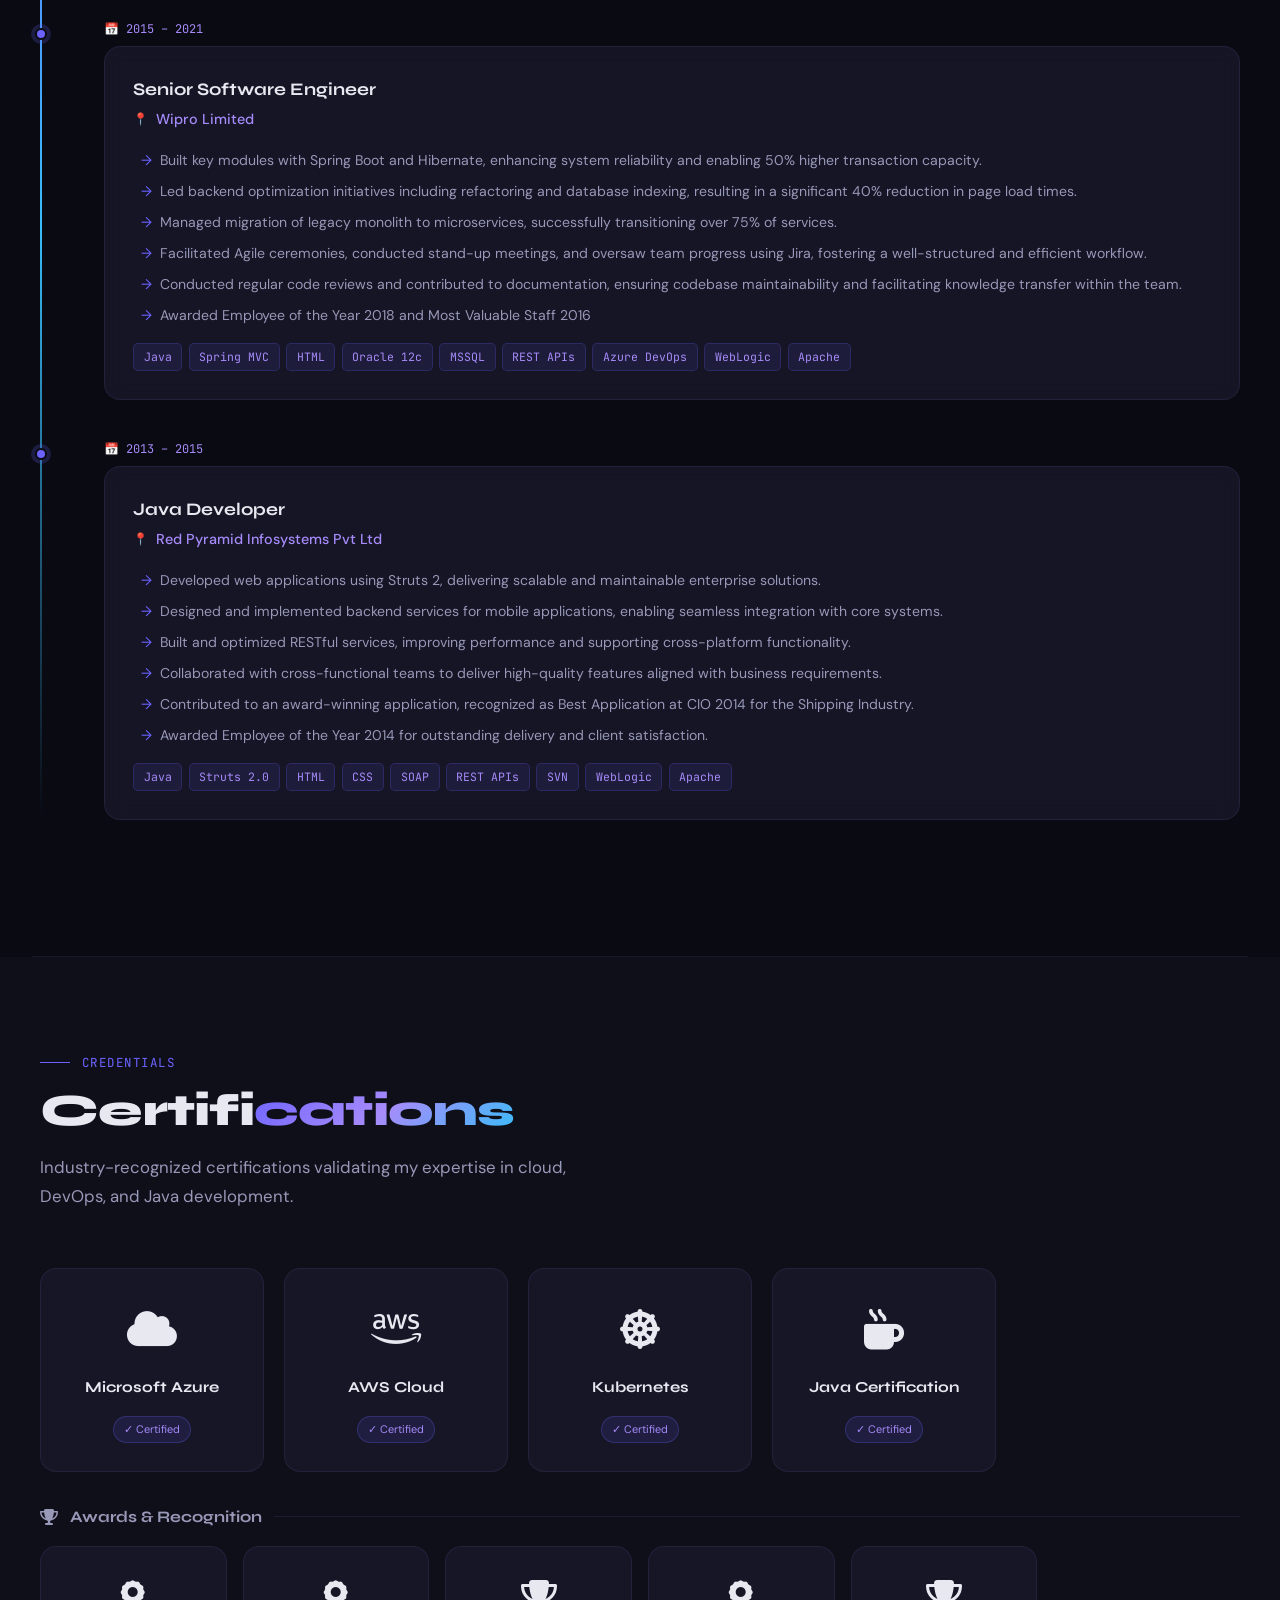
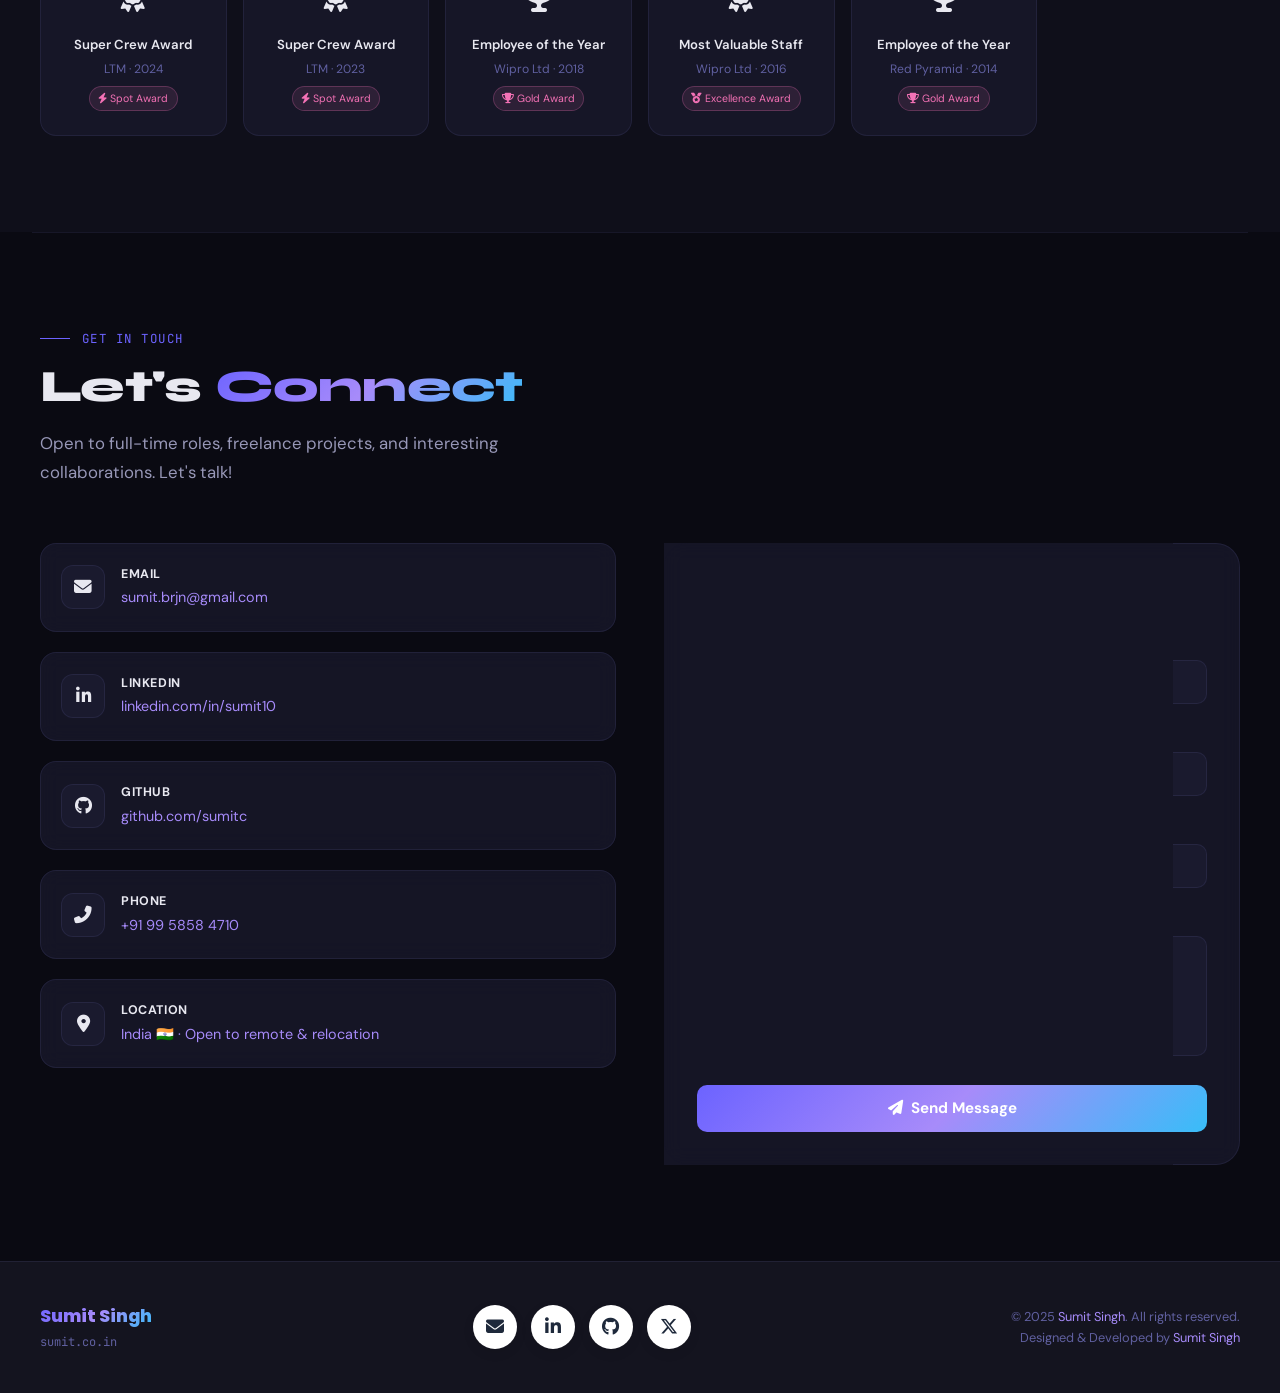
==== commit 6e8357bb: "Remove logo tile from the nav bar Keeps the favicon and app icons; the nav bar shows the text logo o" ====
--- a/index.html
+++ b/index.html
@@ -107,11 +107,6 @@
       background: var(--grad1); -webkit-background-clip: text; -webkit-text-fill-color: transparent;
       letter-spacing: -0.5px;
     }
-    .nav-brand { display: flex; align-items: center; gap: 0.6rem; text-decoration: none; }
-    .nav-brand img { width: 34px; height: 34px; display: block; }
-    .nav-brand .logo-on-light { display: none; }
-    [data-theme="light"] .nav-brand .logo-on-light { display: block; }
-    [data-theme="light"] .nav-brand .logo-on-dark { display: none; }
     .nav-links { display: flex; gap: 0.25rem; align-items: center; }
     .nav-links a {
       font-size: 0.875rem; font-weight: 500; padding: 0.5rem 0.85rem;
@@ -639,11 +634,7 @@
 <!-- NAV -->
 <nav id="navbar">
   <div class="nav-inner">
-    <a class="nav-brand" href="/" aria-label="sumit.co.in home">
-      <img class="logo-on-dark" src="/logo/sumit-logo-on-dark.svg" alt="" width="34" height="34" />
-      <img class="logo-on-light" src="/logo/sumit-logo-on-light.svg" alt="" width="34" height="34" />
-      <div class="nav-logo">Sumit.co.in</div>
-    </a>
+    <div class="nav-logo">Sumit.co.in</div>
     <div class="nav-links">
       <a href="#about">About</a>
       <a href="#skills">Skills</a>
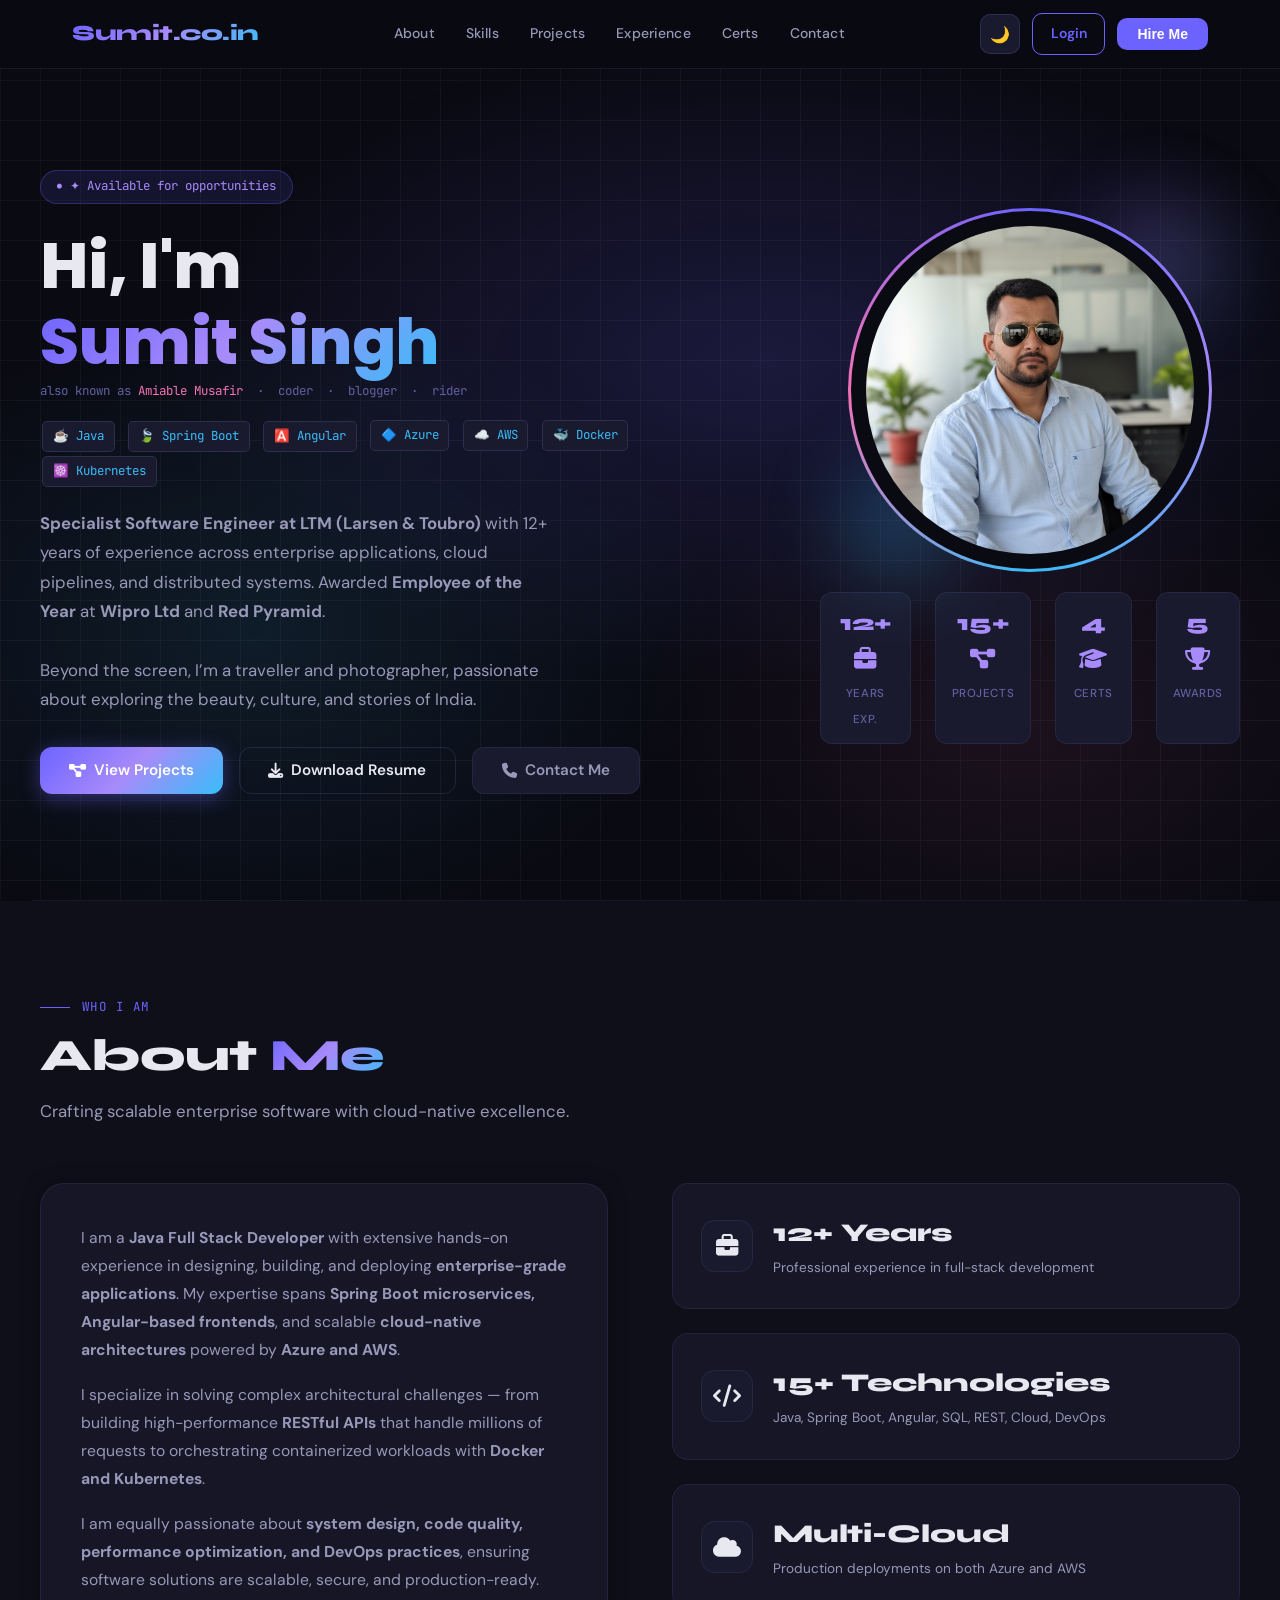
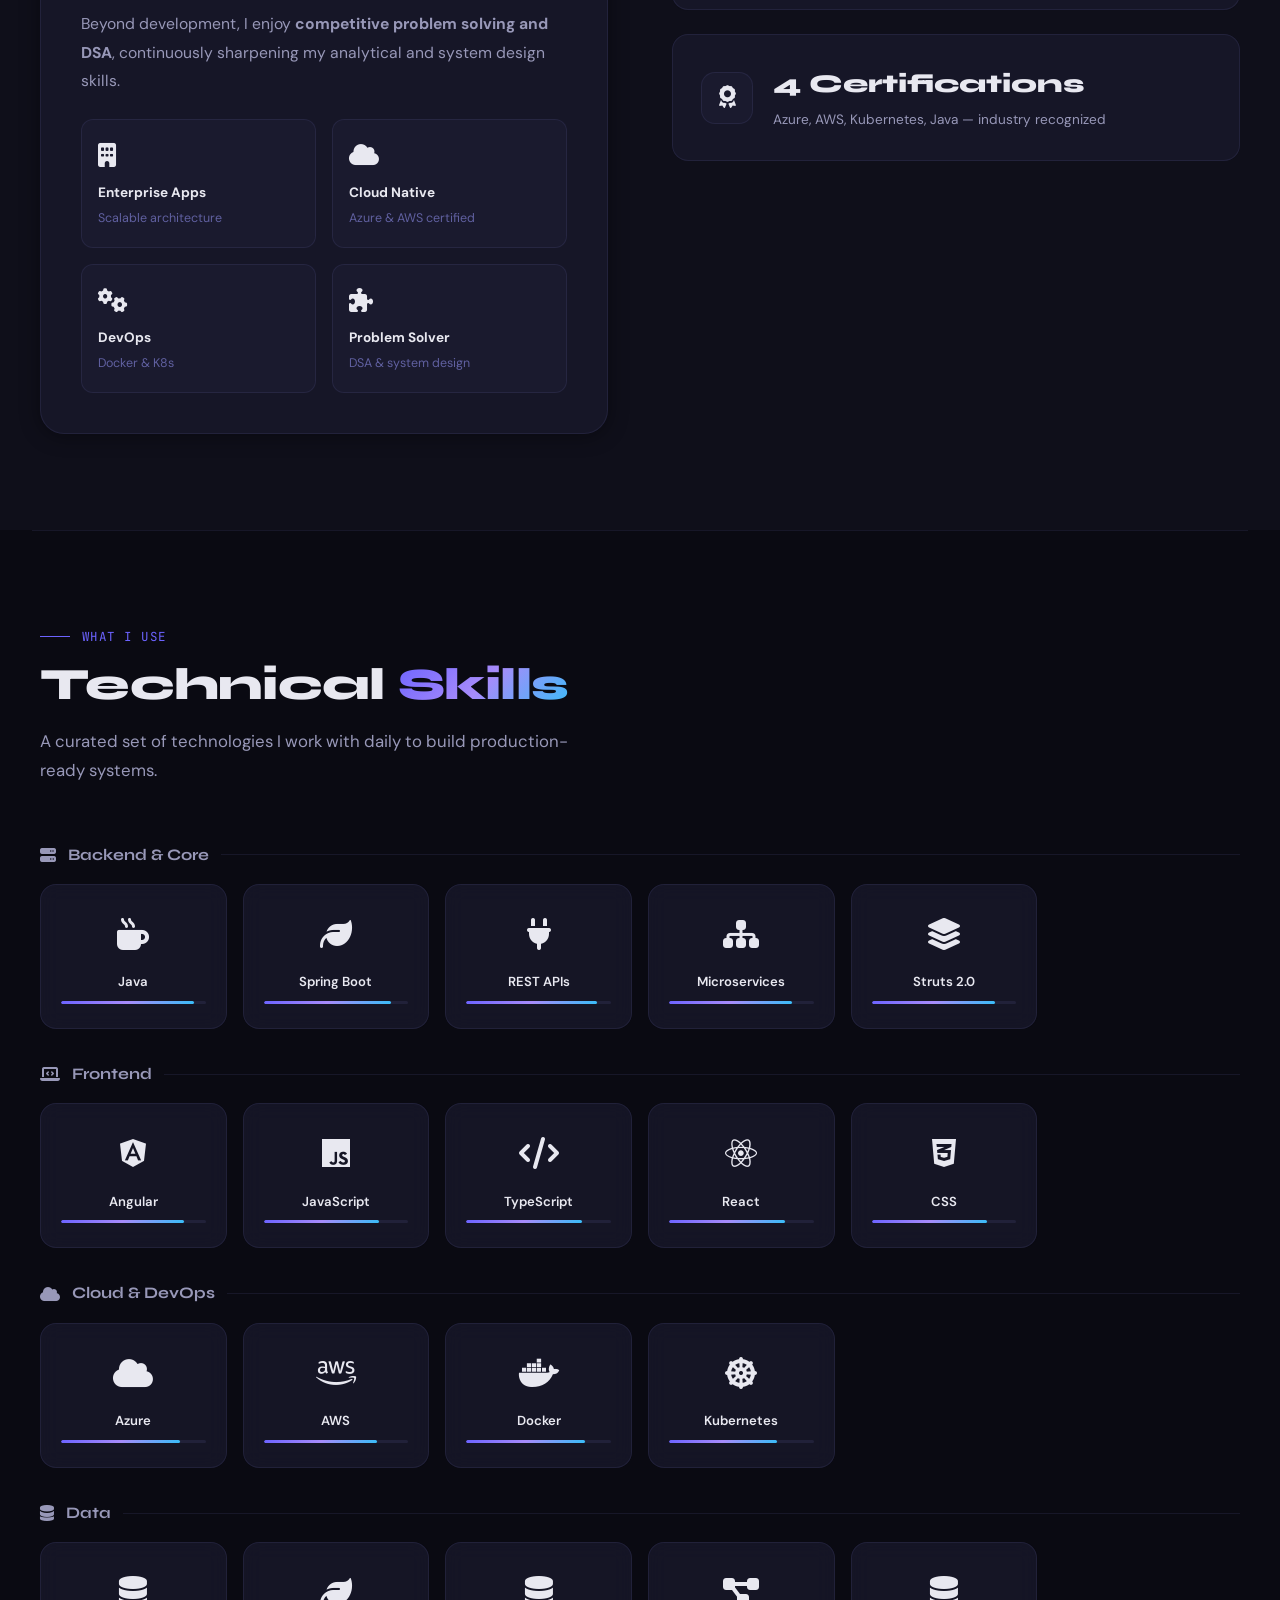
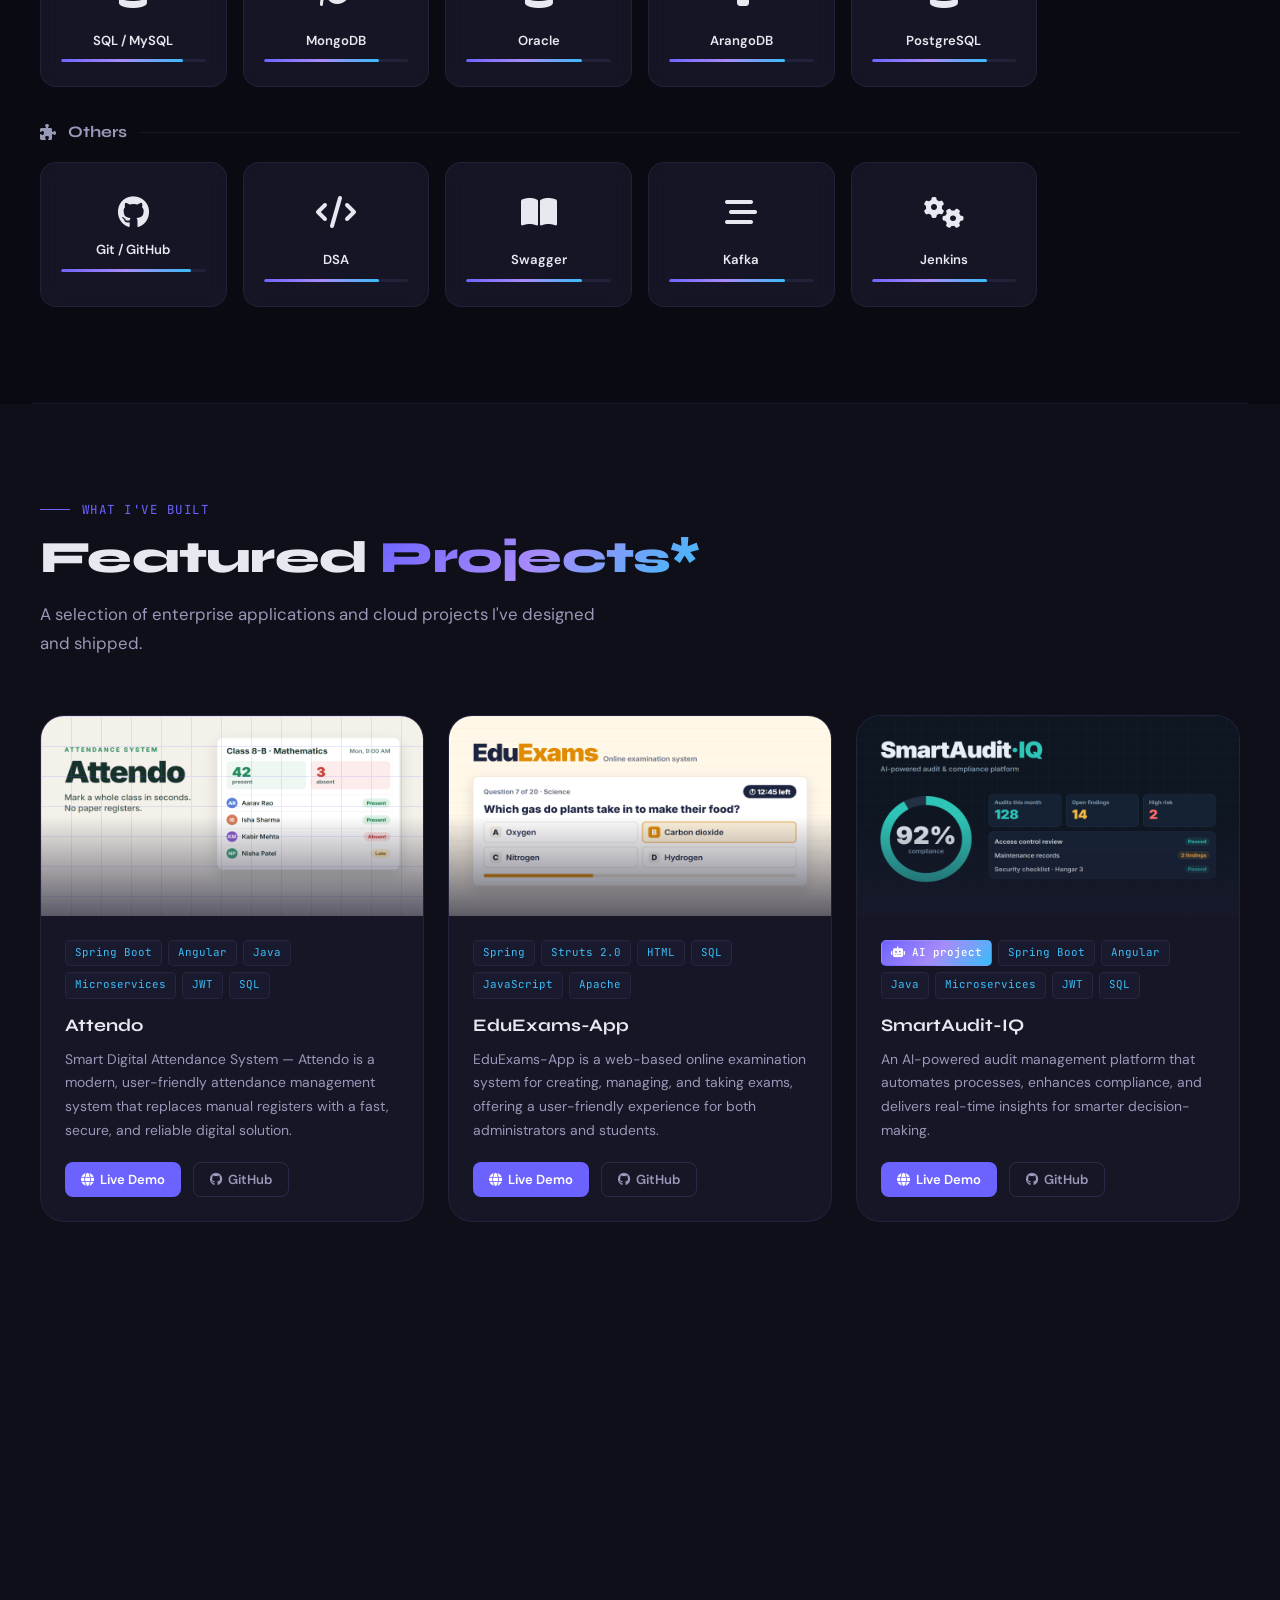
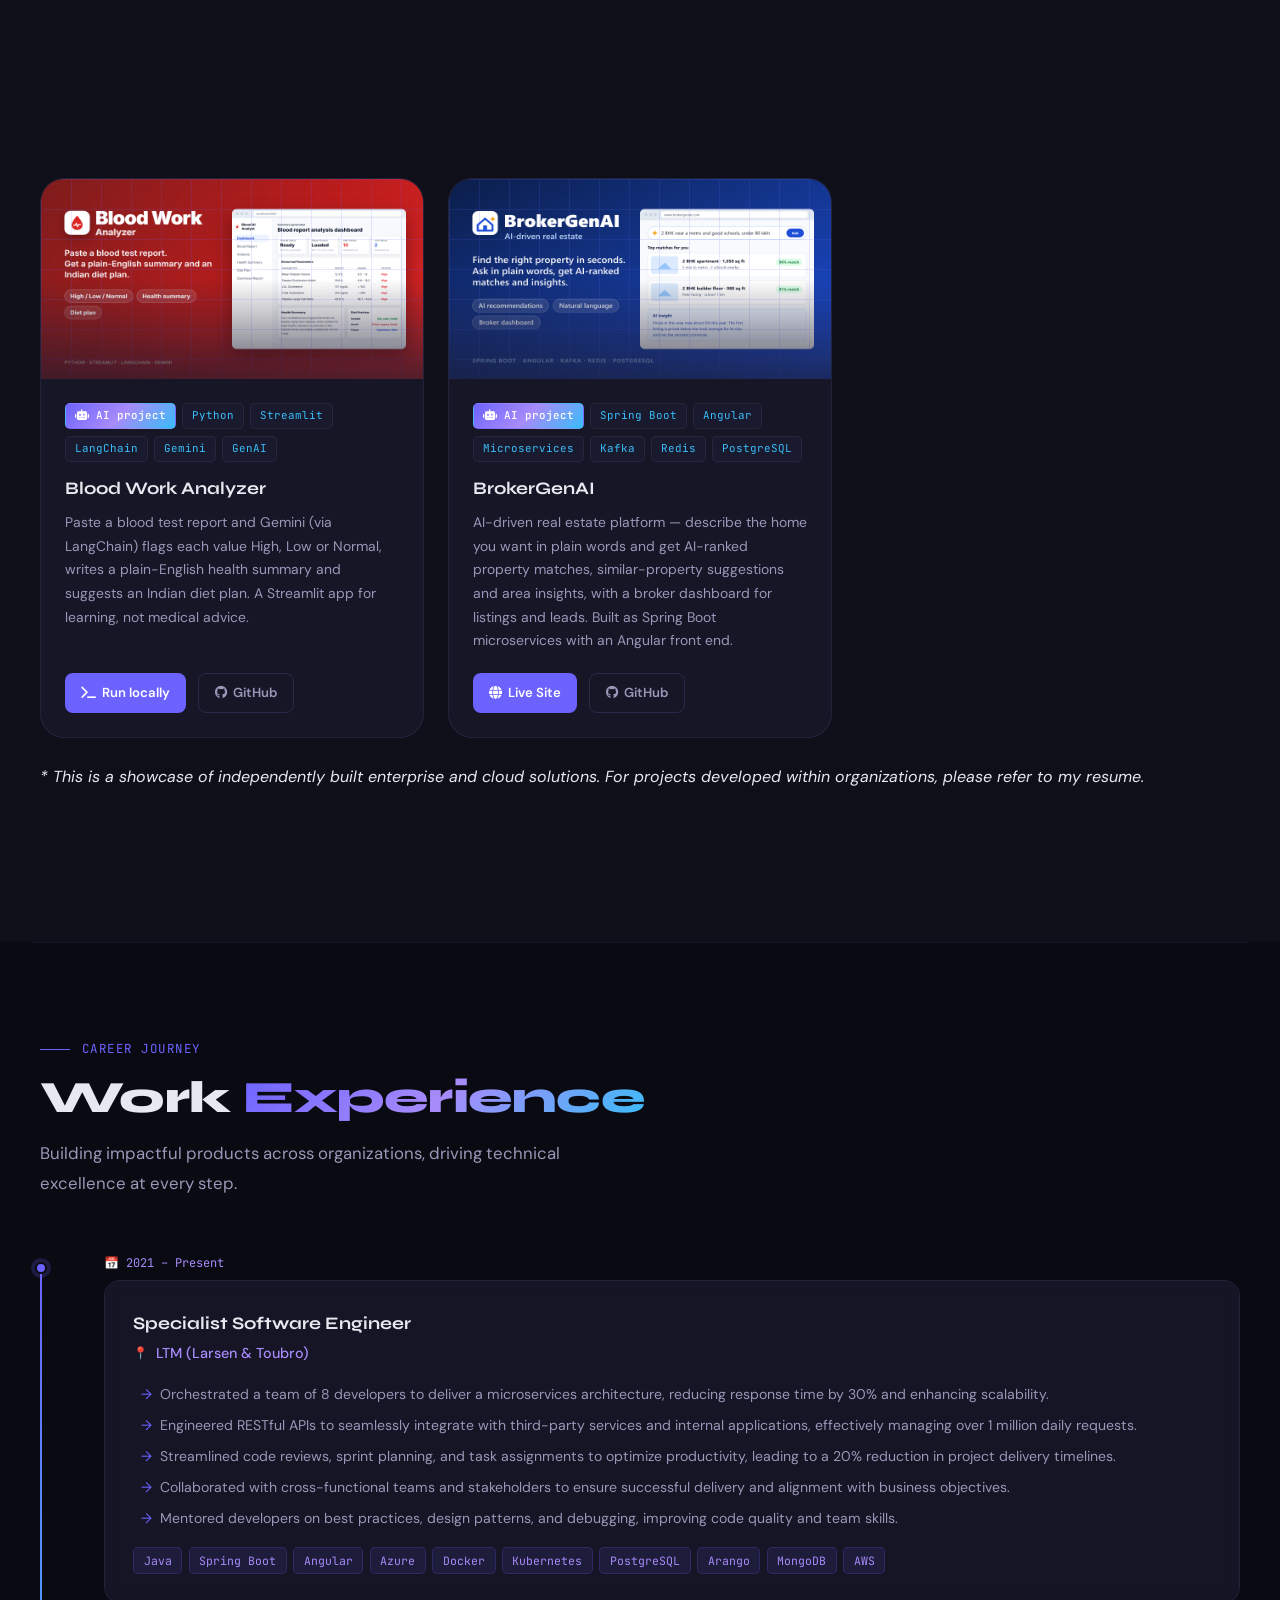
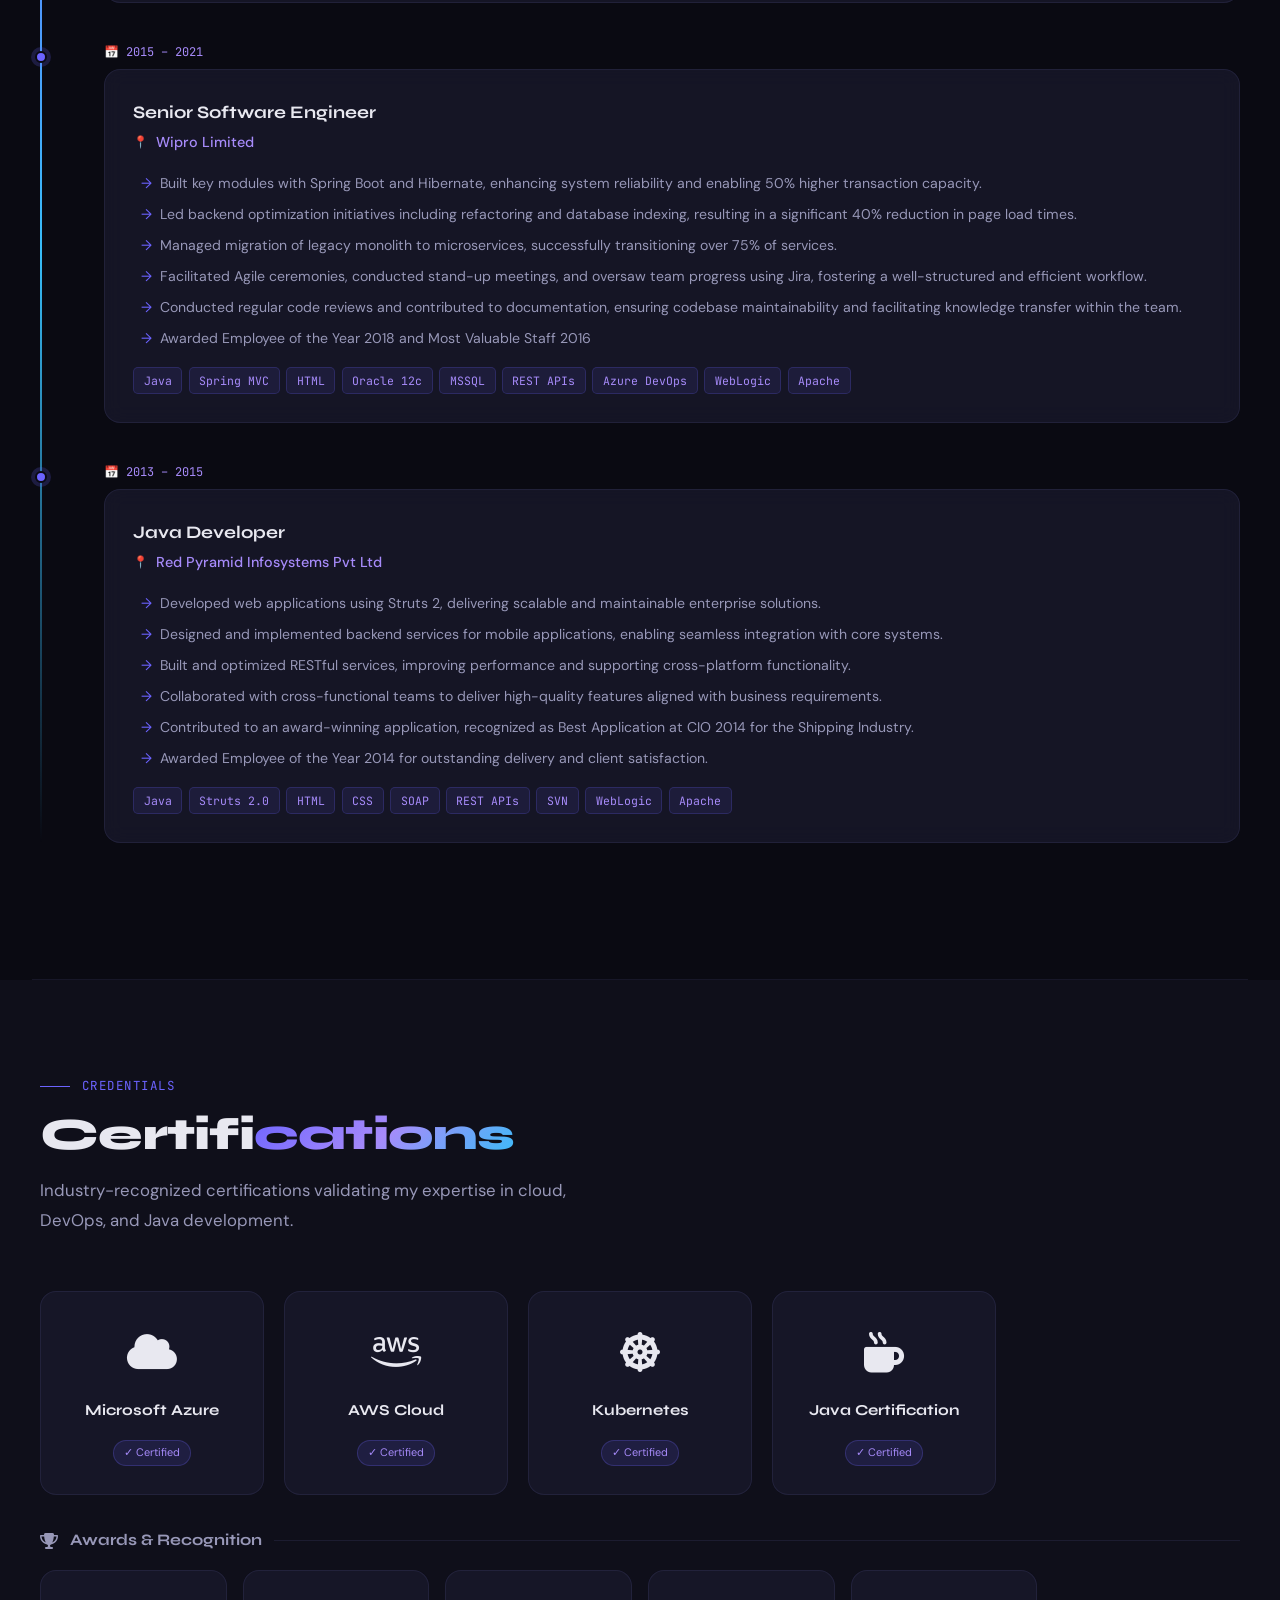
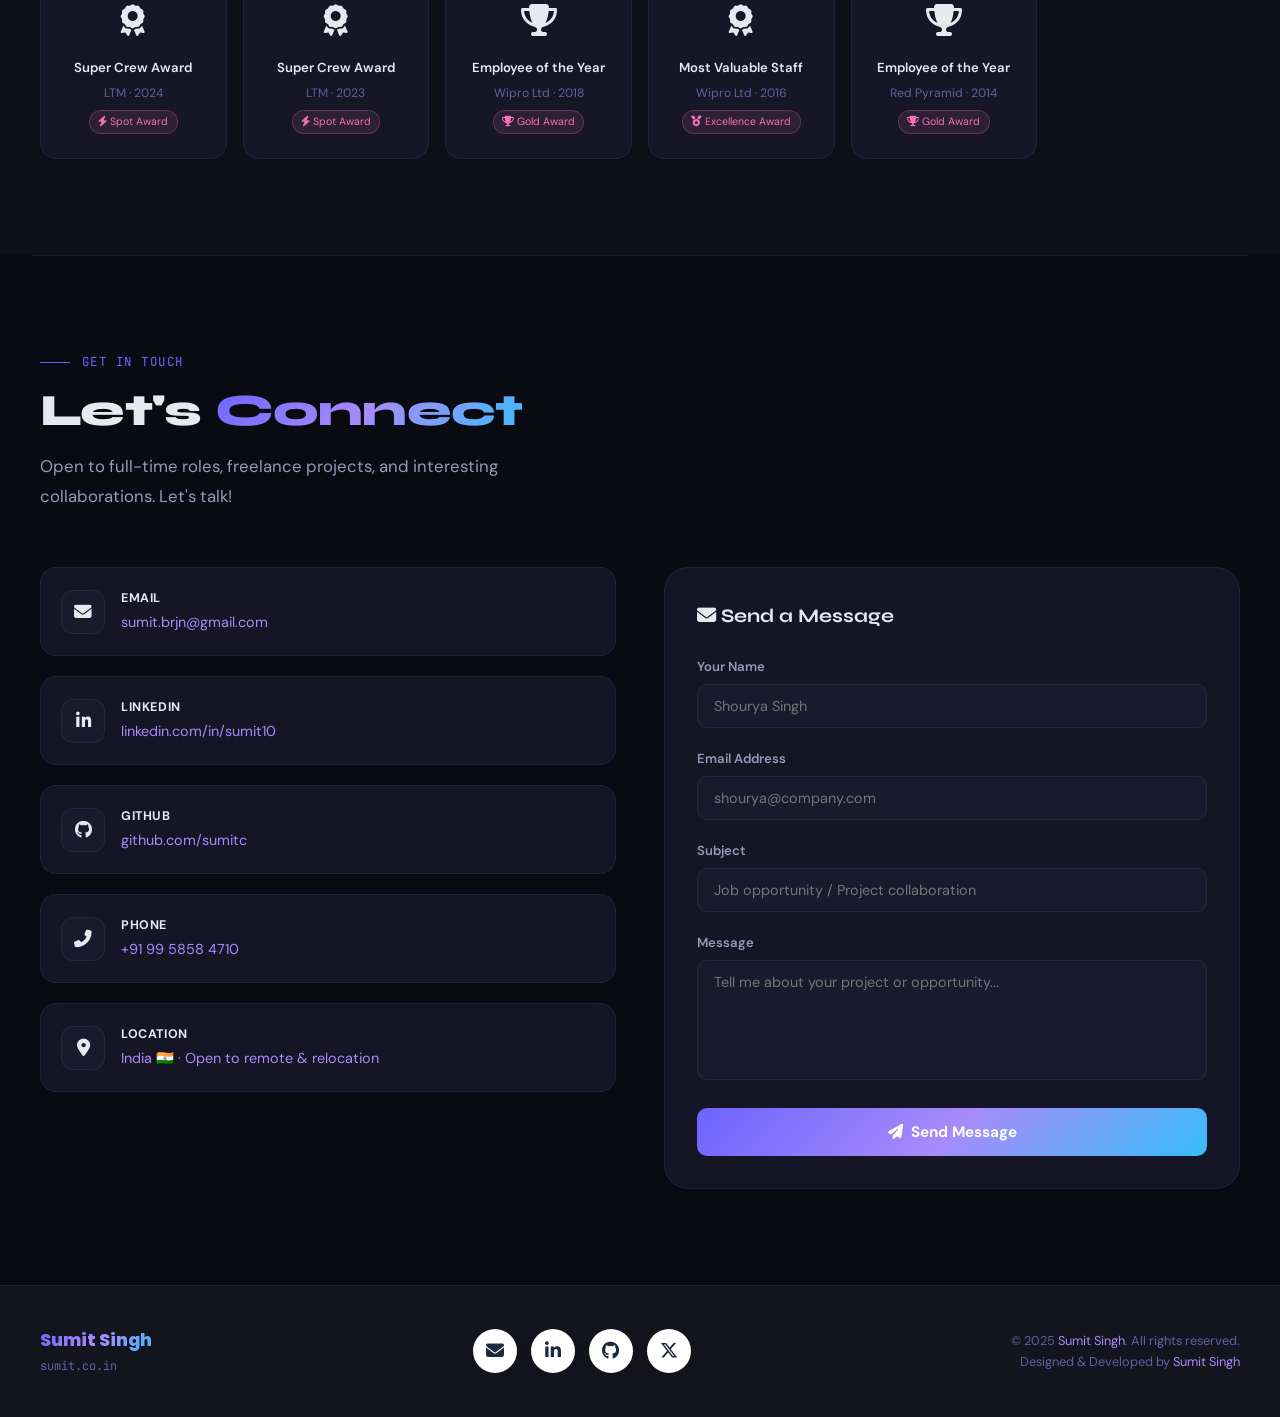
==== commit 49b4994e: "Add BrokerGenAI project card and AI project tags New BrokerGenAI card with cover image, live site an" ====
--- a/index.html
+++ b/index.html
@@ -385,6 +385,7 @@
     }
     .project-body { padding: 1.5rem; flex: 1; display: flex; flex-direction: column; }
     .project-tags { display: flex; flex-wrap: wrap; gap: 0.4rem; margin-bottom: 0.75rem; }
+    .project-tag.ai-tag { color: #fff; background: var(--grad1); border-color: transparent; font-weight: 500; }
     .project-tag {
       font-family: 'JetBrains Mono', monospace; font-size: 0.68rem;
       padding: 0.2rem 0.55rem; border-radius: 5px;
@@ -1018,6 +1019,7 @@
 		</div>
         <div class="project-body">
           <div class="project-tags">
+            <span class="project-tag ai-tag"><i class="fas fa-robot"></i> AI project</span>
             <span class="project-tag">Spring Boot</span>
             <span class="project-tag">Angular</span>
             <span class="project-tag">Java</span>
@@ -1104,6 +1106,7 @@
         </div>
         <div class="project-body">
           <div class="project-tags">
+            <span class="project-tag ai-tag"><i class="fas fa-robot"></i> AI project</span>
             <span class="project-tag">Python</span>
             <span class="project-tag">Streamlit</span>
             <span class="project-tag">LangChain</span>
@@ -1115,6 +1118,31 @@
           <div class="project-actions">
             <a class="project-btn project-btn-primary" style="text-decoration:none" href="https://github.com/sumitcoin/BloodWorkAnalyzer-AI#%EF%B8%8F-installation" target="_blank" rel="noopener"><i class="fas fa-terminal"></i> Run locally</a>
             <a class="project-btn project-btn-outline" style="text-decoration:none" href="https://github.com/sumitcoin/BloodWorkAnalyzer-AI" target="_blank" rel="noopener"><i class="fab fa-github"></i> GitHub</a>
+          </div>
+        </div>
+      </div>
+
+
+      <div class="project-card reveal">
+        <div class="project-img">
+          <div class="project-img-bg"></div>
+          <img src='img/brokergenai.png' alt="BrokerGenAI AI property search" style="width: 100%; height: 100%;">
+        </div>
+        <div class="project-body">
+          <div class="project-tags">
+            <span class="project-tag ai-tag"><i class="fas fa-robot"></i> AI project</span>
+            <span class="project-tag">Spring Boot</span>
+            <span class="project-tag">Angular</span>
+            <span class="project-tag">Microservices</span>
+            <span class="project-tag">Kafka</span>
+            <span class="project-tag">Redis</span>
+            <span class="project-tag">PostgreSQL</span>
+          </div>
+          <div class="project-title">BrokerGenAI</div>
+          <p class="project-desc">AI-driven real estate platform — describe the home you want in plain words and get AI-ranked property matches, similar-property suggestions and area insights, with a broker dashboard for listings and leads. Built as Spring Boot microservices with an Angular front end.</p>
+          <div class="project-actions">
+            <a class="project-btn project-btn-primary" style="text-decoration:none" href="https://www.brokergenai.com" target="_blank" rel="noopener"><i class="fas fa-globe"></i> Live Site</a>
+            <a class="project-btn project-btn-outline" style="text-decoration:none" href="https://github.com/sumitcoin/BrokerGenAI" target="_blank" rel="noopener"><i class="fab fa-github"></i> GitHub</a>
           </div>
         </div>
       </div>
